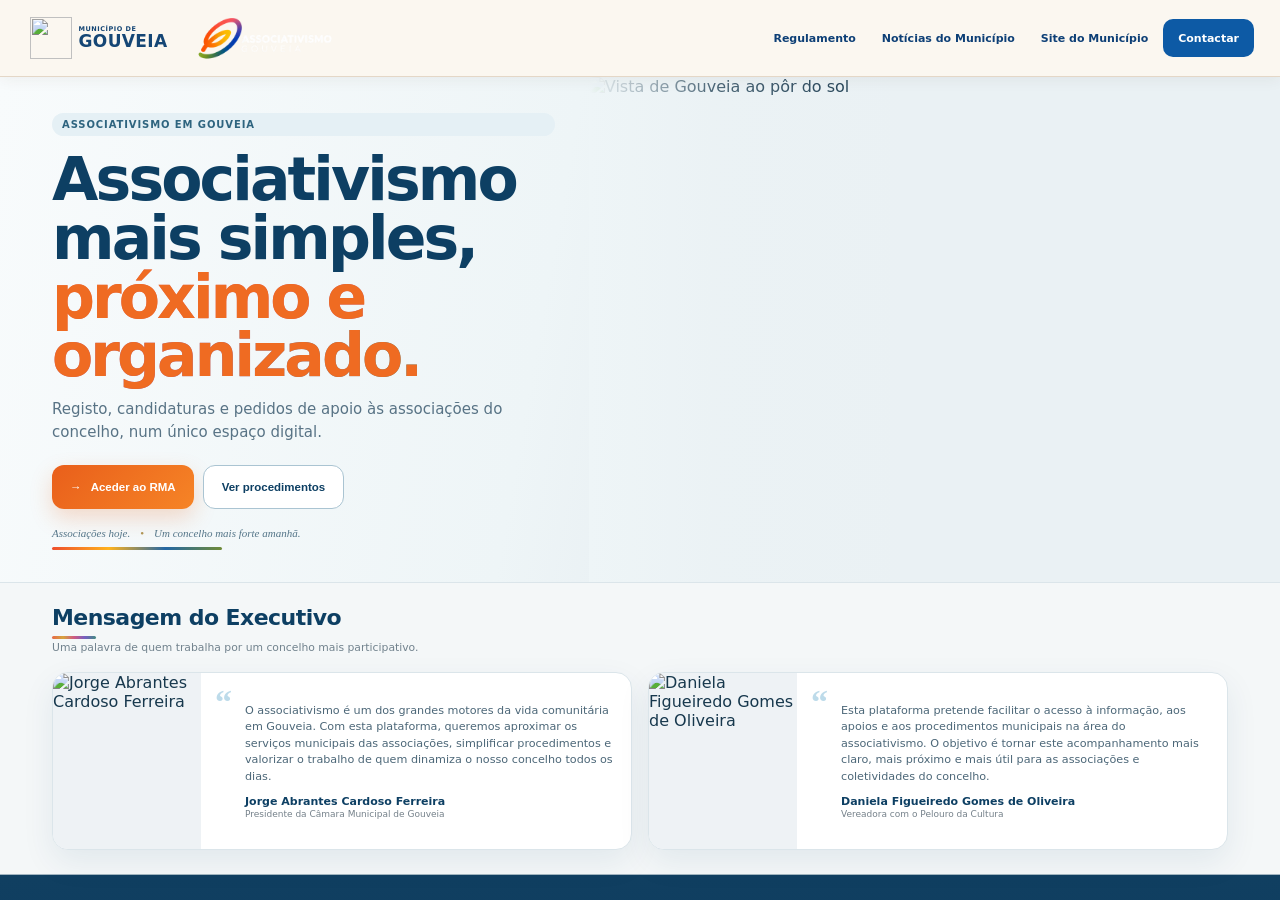
==== index.html @ b0629563 "Restaurar topo claro e alinhar os sete procedimentos" ====
<!doctype html>
<html lang="pt-PT">
<head>
<meta charset="utf-8">
<meta name="viewport" content="width=device-width,initial-scale=1,viewport-fit=cover">
<meta name="theme-color" content="#f7f9fa">
<title>Plataforma do Associativismo | Município de Gouveia</title>
<style>
*{box-sizing:border-box}html,body{margin:0;width:100%;height:100%;overflow:hidden;background:#f4f6f7;font-family:Inter,system-ui,-apple-system,BlinkMacSystemFont,"Segoe UI",sans-serif;color:#202b33}
#portal{position:fixed;inset:0;width:100%;height:100%;border:0;background:#fff}
#rmaLayer{position:fixed;inset:0;z-index:10000;display:none;background:#f5f7f8;flex-direction:column}
#rmaLayer.open{display:flex}
.rma-head{flex:0 0 auto;display:flex;align-items:center;gap:12px;padding:12px 18px;background:rgba(255,255,255,.97);border-bottom:1px solid #e1e6e9;box-shadow:0 8px 24px rgba(26,42,54,.06);padding-top:max(12px,env(safe-area-inset-top))}
.rma-back{border:1px solid #d7dde1;background:#fff;border-radius:12px;padding:10px 13px;font-weight:800;color:#29475b;cursor:pointer}
.rma-title{min-width:0}.rma-title strong{display:block;font-size:15px}.rma-title small{display:block;color:#71808a;font-size:12px;margin-top:3px;white-space:nowrap;overflow:hidden;text-overflow:ellipsis}
.rma-shell{flex:1;min-height:0;overflow:auto;-webkit-overflow-scrolling:touch;padding:18px;background:linear-gradient(180deg,#f5f8f9,#faf9f7)}
.rma-form{max-width:920px;margin:0 auto}
.intro,.section{background:#fff;border:1px solid #e2e7e9;border-radius:18px;box-shadow:0 12px 30px rgba(34,54,68,.05)}
.intro{padding:21px;margin-bottom:16px}.intro h1{font-size:23px;margin:0 0 8px;color:#233746}.intro p{margin:6px 0;line-height:1.55;color:#606b73}.notice{margin-top:13px;padding:12px 14px;border-radius:12px;background:#eef5f7;color:#35576b;font-size:13px}
.progress{display:grid;grid-template-columns:repeat(7,minmax(0,1fr));gap:8px;margin:0 0 16px;padding:0;background:transparent}
.progress span{display:flex;align-items:center;justify-content:center;min-height:38px;text-align:center;background:#fff;border:1px solid #dfe5e8;border-radius:11px;padding:7px 6px;font-size:10.5px;font-weight:780;color:#64717a;line-height:1.2;box-shadow:0 4px 12px rgba(34,54,68,.035)}
.section{padding:20px;margin-bottom:14px}.section-head{display:flex;gap:11px;margin-bottom:17px}.num{width:31px;height:31px;border-radius:10px;background:#27465a;color:#fff;display:grid;place-items:center;font-weight:850;flex:0 0 31px}.section h2{margin:2px 0 3px;font-size:18px}.section-sub{font-size:12.5px;color:#76818a}
.grid{display:grid;grid-template-columns:repeat(2,minmax(0,1fr));gap:14px}.field{display:flex;flex-direction:column;gap:7px;min-width:0}.field.full{grid-column:1/-1}.field label{font-size:13px;font-weight:750;color:#343f46}.req{color:#b44343}.hint{font-size:11.5px;color:#7a858d;line-height:1.4}
input[type=text],input[type=email],input[type=tel],input[type=number],input[type=date],select,textarea{width:100%;border:1px solid #d5dadd;border-radius:11px;background:#fff;padding:11px 12px;font:inherit;color:#26323a;outline:none}
textarea{min-height:95px;resize:vertical}input:focus,select:focus,textarea:focus{border-color:#60859a;box-shadow:0 0 0 3px rgba(96,133,154,.12)}
.options{display:flex;flex-wrap:wrap;gap:8px}.choice{display:flex;align-items:center;gap:7px;border:1px solid #d9dee1;border-radius:10px;padding:9px 11px;background:#fafbfb;font-size:13px}.choice input{accent-color:#315d74}
.filebox{border:1.5px dashed #bac4c9;border-radius:12px;padding:12px;background:#fafcfc}.filebox input{max-width:100%}.filemeta{font-size:11px;color:#77828a;margin-top:5px}
.conditional{display:none}.conditional.show{display:block}.actions{position:sticky;bottom:0;z-index:4;margin:20px -18px -18px;padding:13px 18px max(13px,env(safe-area-inset-bottom));background:rgba(255,255,255,.97);border-top:1px solid #e0e5e7;display:flex;justify-content:space-between;gap:10px;align-items:center}
.draft,.submit{border-radius:11px;padding:12px 16px;font-weight:800;cursor:pointer}.draft{border:1px solid #d7dde1;background:#fff;color:#4c5962}.submit{border:0;background:linear-gradient(135deg,#d95e17,#f07a17);color:#fff;box-shadow:0 9px 22px rgba(217,94,23,.18)}.submit:disabled{opacity:.55}
.msg{display:none;margin:14px 0;padding:13px 15px;border-radius:12px;font-size:13px;line-height:1.45}.msg.show{display:block}.msg.ok{background:#eaf6ee;color:#2b6442}.msg.warn{background:#fff4df;color:#76551e}.msg.err{background:#fdecec;color:#8a3f3f}
@media(max-width:720px){.rma-head{padding-left:11px;padding-right:11px}.rma-shell{padding:12px}.intro,.section{border-radius:15px;padding:16px}.progress{grid-template-columns:repeat(4,minmax(0,1fr));gap:6px;margin-bottom:12px}.progress span{min-height:34px;padding:6px 4px;font-size:10px;border-radius:9px}.grid{grid-template-columns:1fr}.field.full{grid-column:auto}.options{display:grid;grid-template-columns:1fr}.actions{margin-left:-12px;margin-right:-12px;margin-bottom:-12px;padding-left:12px;padding-right:12px}.draft,.submit{flex:1}.rma-title small{font-size:11px}}
@media(max-width:430px){.progress{grid-template-columns:repeat(2,minmax(0,1fr))}.progress span{justify-content:flex-start;text-align:left;padding-left:10px}}

/* final usability refinements */
.cv-nav{gap:4px}
.cv-nav-btn,.cv-nav-link{appearance:none;border:0;background:transparent;color:#0d3f76;font-size:10.8px;font-weight:800;padding:9px 10px;border-radius:9px;cursor:pointer;text-decoration:none;transition:.18s ease}
.cv-nav-btn:hover,.cv-nav-link:hover{background:rgba(13,90,165,.08);color:#0b5aa1}
.cv-person-copy{display:flex;flex-direction:column;justify-content:center;padding:10px 18px}
.cv-person-copy p{margin:0 0 6px 27px;max-width:600px}
.cv-person-copy strong,.cv-person-copy small{margin-left:27px}
.cv-status.closed{background:#ececec;color:#6d7176}
.cv-proc-body button.cv-disabled{background:#d7d9dc!important;color:#7a7d80!important;box-shadow:none!important;cursor:not-allowed!important;opacity:1}
.cv-step-icon{width:38px;height:38px;border-radius:50%;display:grid;place-items:center;background:#e9f4ff;color:#1b6fbc}
.cv-step-icon.orange{background:#fff0e7;color:#f36a22}.cv-step-icon.purple{background:#f1edff;color:#7560cf}.cv-step-icon.green{background:#e9f7ef;color:#159354}
.cv-step-icon svg{width:22px;height:22px;fill:none;stroke:currentColor;stroke-width:2;stroke-linecap:round;stroke-linejoin:round}
.cv-contact-grid{display:grid;grid-template-columns:1.05fr 1.15fr 1.8fr;gap:10px;margin-bottom:8px}
.cv-contact-card{min-height:92px;border:1px solid #dfd4c7;border-radius:12px;background:rgba(255,255,255,.72);display:grid;grid-template-columns:44px 1fr;gap:10px;padding:12px 14px;align-items:center}
.cv-contact-icon{width:38px;height:38px;border-radius:50%;display:grid;place-items:center;background:#e7f1fa;color:#0d5ca4;font-weight:900;font-size:18px}
.cv-contact-card strong{display:block;font-size:10px;color:#0b4178;margin-bottom:4px}
.cv-contact-card a{display:block;font-size:9px;color:#0c64b6;font-weight:800;text-decoration:none;margin:2px 0}
.cv-contact-card small{display:block;font-size:8px;line-height:1.3;color:#687e91;margin-top:3px}
.cv-social-links{display:flex;gap:6px;flex-wrap:wrap;margin-top:6px}
.cv-social-links a{display:inline-flex;padding:6px 9px;border-radius:999px;background:#0d5ca4;color:#fff;font-size:8px;font-weight:900}
.cv-footer-links a{color:#fff;text-decoration:none;opacity:.92}.cv-footer-links a:hover{opacity:1;text-decoration:underline}
@media(max-width:900px){.cv-contact-grid{grid-template-columns:1fr}.cv-nav-btn,.cv-nav-link{white-space:nowrap}}
</style>
<script src="config.js"></script>

<style id="modern-refresh">
:root{
  --navy:#17384b;--navy-2:#24566f;--orange:#e96f1d;--ink:#17242d;
  --muted:#667782;--line:#dce4e8;--surface:#ffffff;--soft:#f3f7f8;
  --success:#2d7352;--shadow:0 18px 50px rgba(23,56,75,.08);
}
.rma-head{
  min-height:76px;padding:14px 24px;padding-top:max(14px,env(safe-area-inset-top));
  background:linear-gradient(135deg,rgba(255,255,255,.99),rgba(247,250,251,.98));
  border-bottom:1px solid #e4eaed;box-shadow:0 10px 30px rgba(23,56,75,.055)
}
.rma-back{
  min-height:42px;padding:10px 15px;border-color:#d8e1e5;border-radius:13px;
  color:var(--navy);box-shadow:0 3px 10px rgba(23,56,75,.035);transition:.2s ease
}
.rma-back:hover{transform:translateY(-1px);border-color:#bdcbd2}
.rma-title strong{font-size:16px;letter-spacing:-.01em;color:var(--ink)}
.rma-title small{font-size:12px;color:#75858e}
.rma-shell{
  padding:28px 20px 44px;
  background:
    radial-gradient(circle at 8% 0%,rgba(47,112,143,.075),transparent 24%),
    radial-gradient(circle at 96% 10%,rgba(233,111,29,.06),transparent 22%),
    linear-gradient(180deg,#f6f9fa 0%,#f8fafb 55%,#f5f7f8 100%)
}
.rma-form{max-width:1000px}
.intro,.section{
  border:1px solid rgba(215,226,231,.95);border-radius:22px;
  box-shadow:0 14px 38px rgba(23,56,75,.055);background:rgba(255,255,255,.985)
}
.intro{
  position:relative;overflow:hidden;padding:28px 30px;margin-bottom:18px
}
.intro:before{
  content:"";position:absolute;left:0;top:0;bottom:0;width:5px;
  background:linear-gradient(180deg,var(--navy-2),var(--orange))
}
.intro:after{
  content:"RMA";position:absolute;right:24px;top:12px;font-size:64px;font-weight:900;
  letter-spacing:-.06em;color:rgba(34,86,111,.045);pointer-events:none
}
.intro h1{font-size:28px;letter-spacing:-.025em;color:var(--ink);margin-bottom:8px}
.intro p{font-size:15px;color:#60717b;max-width:680px}
.notice{
  margin-top:17px;padding:14px 16px 14px 44px;position:relative;
  border:1px solid #dce9ee;background:#f0f7f9;border-radius:14px;color:#35586b;line-height:1.5
}
.notice:before{
  content:"i";position:absolute;left:15px;top:14px;width:20px;height:20px;display:grid;place-items:center;
  border-radius:50%;background:#d9ebf1;color:var(--navy-2);font-weight:900;font-family:Georgia,serif
}
.journey-progress{
  position:sticky;top:0;z-index:8;margin:0 0 18px;padding:13px 15px 12px;
  background:rgba(247,250,251,.92);backdrop-filter:blur(14px);
  border:1px solid rgba(219,228,232,.9);border-radius:16px;
  box-shadow:0 9px 26px rgba(23,56,75,.06)
}
.journey-row{display:flex;align-items:center;justify-content:space-between;gap:14px;margin-bottom:9px}
.journey-kicker{font-size:11px;font-weight:850;letter-spacing:.08em;text-transform:uppercase;color:#7b8992}
.journey-current{font-size:13px;font-weight:850;color:var(--navy);text-align:right}
.journey-track{height:7px;background:#e6ecef;border-radius:99px;overflow:hidden}
.journey-fill{
  display:block;height:100%;width:14.285%;border-radius:99px;
  background:linear-gradient(90deg,var(--navy-2),#3a7592 58%,var(--orange));
  box-shadow:0 0 12px rgba(36,86,111,.18);transition:width .32s ease
}
.section{padding:25px 26px;margin-bottom:16px;scroll-margin-top:94px}
.section-head{gap:13px;margin-bottom:21px;align-items:flex-start}
.num{
  width:36px;height:36px;flex-basis:36px;border-radius:12px;
  background:linear-gradient(135deg,var(--navy),var(--navy-2));
  box-shadow:0 7px 16px rgba(23,56,75,.16);font-size:13px
}
.section h2{font-size:20px;letter-spacing:-.015em;color:var(--ink);margin-top:1px}
.section-sub{font-size:13px;line-height:1.45;color:#78868e;margin-top:4px}
.grid{gap:17px 18px}
.field{gap:8px}.field label{font-size:13px;color:#33424b}
.hint{font-size:12px;color:#7a8991}
input[type=text],input[type=email],input[type=tel],input[type=number],input[type=date],select,textarea{
  min-height:48px;border:1px solid #cfd9de;border-radius:13px;background:#fbfcfc;
  padding:12px 13px;font-size:15px;transition:border-color .18s,box-shadow .18s,background .18s
}
textarea{min-height:108px}
input:focus,select:focus,textarea:focus{
  background:#fff;border-color:#48778f;box-shadow:0 0 0 4px rgba(72,119,143,.11)
}
.choice{
  min-height:45px;border:1px solid #d6dfe3;border-radius:13px;padding:10px 13px;background:#fbfcfc;
  transition:.18s ease
}
.choice:hover{border-color:#bfcdd4;background:#fff}
.choice:has(input:checked){border-color:#7aa0b2;background:#f0f7fa;box-shadow:0 0 0 3px rgba(72,119,143,.07)}
.filebox{
  padding:15px;border:1.5px dashed #b9c9d0;border-radius:14px;background:#f8fbfc;
  transition:.18s ease
}
.filebox:hover{border-color:#7fa2b2;background:#f4f9fb}
.filemeta{font-size:11.5px;margin-top:7px}
.actions{
  border-radius:0 0 20px 20px;background:rgba(255,255,255,.97);backdrop-filter:blur(12px);
  border-top:1px solid #e2e8eb;box-shadow:0 -10px 28px rgba(23,56,75,.045)
}
.draft,.submit{min-height:46px;border-radius:13px;padding:12px 18px}
.submit{background:linear-gradient(135deg,#d85e18,#f07b18);box-shadow:0 10px 24px rgba(222,102,26,.2)}
.msg{border-radius:14px;padding:14px 16px}
@media(max-width:720px){
  .rma-head{min-height:68px;padding-left:12px;padding-right:12px}
  .rma-shell{padding:14px 11px 30px}
  .intro{padding:21px 18px 20px}.intro:after{font-size:48px;right:13px}.intro h1{font-size:23px}
  .journey-progress{top:0;margin-bottom:13px;padding:11px 12px;border-radius:13px}
  .journey-row{margin-bottom:8px}.journey-kicker{font-size:10px}.journey-current{font-size:11.5px}
  .section{padding:19px 16px;border-radius:17px;scroll-margin-top:82px}
  .section h2{font-size:18px}.section-head{margin-bottom:18px}
  input[type=text],input[type=email],input[type=tel],input[type=number],input[type=date],select,textarea{font-size:16px}
}
</style>

<style id="unified-forms-v1">
#serviceLayer{position:fixed;inset:0;z-index:10020;display:none;background:#f5f7f8;flex-direction:column}
#serviceLayer.open{display:flex}
.service-form{max-width:1000px;margin:0 auto}
.service-intro,.service-section{background:rgba(255,255,255,.985);border:1px solid rgba(215,226,231,.95);border-radius:22px;box-shadow:0 14px 38px rgba(23,56,75,.055)}
.service-intro{position:relative;overflow:hidden;padding:28px 30px;margin-bottom:18px}
.service-intro:before{content:"";position:absolute;left:0;top:0;bottom:0;width:5px;background:linear-gradient(180deg,#24566f,#e96f1d)}
.service-intro h1{font-size:28px;letter-spacing:-.025em;color:#17242d;margin:0 0 8px}.service-intro p{font-size:15px;color:#60717b;max-width:760px;line-height:1.55;margin:5px 0}
.service-note{margin-top:17px;padding:14px 16px;border:1px solid #dce9ee;background:#f0f7f9;border-radius:14px;color:#35586b;line-height:1.5;font-size:13px}
.service-section{padding:25px 26px;margin-bottom:16px;scroll-margin-top:94px}.service-section .section-head{margin-bottom:21px}
.service-progress{position:sticky;top:0;z-index:8;margin:0 0 18px;padding:13px 15px 12px;background:rgba(247,250,251,.92);backdrop-filter:blur(14px);border:1px solid rgba(219,228,232,.9);border-radius:16px;box-shadow:0 9px 26px rgba(23,56,75,.06)}
.service-progress-row{display:flex;align-items:center;justify-content:space-between;gap:14px;margin-bottom:9px}.service-progress-label{font-size:11px;font-weight:850;letter-spacing:.08em;text-transform:uppercase;color:#7b8992}.service-progress-current{font-size:13px;font-weight:850;color:#17384b;text-align:right}.service-progress-track{height:7px;background:#e6ecef;border-radius:99px;overflow:hidden}.service-progress-fill{display:block;height:100%;border-radius:99px;background:linear-gradient(90deg,#24566f,#3a7592 58%,#e96f1d);transition:width .3s ease}
.dynamic-card{border:1px solid #dce4e8;background:#fbfcfc;border-radius:16px;padding:16px;margin:12px 0;box-shadow:0 7px 20px rgba(23,56,75,.035)}.dynamic-head{display:flex;align-items:center;justify-content:space-between;gap:10px;margin-bottom:14px}.dynamic-head strong{font-size:15px}.remove-row,.add-row{border-radius:11px;padding:9px 12px;font-weight:750;cursor:pointer}.remove-row{border:0;background:#f8eeee;color:#8a463b}.add-row{border:1px solid #bfd0d8;background:#f3f8fa;color:#28586f;margin-top:8px}
.compact-note{padding:11px 13px;border-left:3px solid #d4a238;background:#fff8e9;border-radius:8px;font-size:12px;color:#755b2b;margin:10px 0}
@media(max-width:720px){.service-intro{padding:21px 18px 20px}.service-intro h1{font-size:23px}.service-section{padding:19px 16px;border-radius:17px}.service-progress{padding:11px 12px;margin-bottom:13px}.service-progress-label{font-size:10px}.service-progress-current{font-size:11.5px}}
</style>

<style id="portal-home-v2">
#portal{display:none!important}
#portalHome{position:fixed;inset:0;overflow:auto;-webkit-overflow-scrolling:touch;background:#f5f8fa;color:#18303f;z-index:1}
.ph-top{position:sticky;top:0;z-index:50;background:rgba(255,255,255,.9);backdrop-filter:blur(16px);border-bottom:1px solid rgba(220,230,235,.92)}
.ph-topin{max-width:1180px;margin:auto;padding:13px 22px;display:flex;align-items:center;gap:14px}
.ph-brand{display:flex;align-items:center;gap:11px;min-width:0}.ph-mark{width:38px;height:38px;border-radius:12px;background:linear-gradient(145deg,#17405a,#2c6885);box-shadow:0 7px 17px rgba(28,79,106,.18);display:grid;place-items:center;color:white;font-weight:900;font-size:17px}
.ph-brand strong{display:block;font-size:14px;color:#173446}.ph-brand small{display:block;font-size:11px;color:#75858e;margin-top:2px}
.ph-nav{margin-left:auto;display:flex;gap:6px}.ph-nav a{text-decoration:none;color:#50626e;font-size:12px;font-weight:760;padding:9px 11px;border-radius:10px}.ph-nav a:hover{background:#eff5f7;color:#17405a}
.ph-hero{position:relative;overflow:hidden;background:linear-gradient(125deg,#12394f 0%,#1f5e7c 58%,#e66f22 140%);color:#fff}
.ph-hero:before{content:"";position:absolute;width:520px;height:520px;border-radius:50%;background:rgba(255,255,255,.055);right:-120px;top:-260px}
.ph-hero:after{content:"";position:absolute;width:360px;height:360px;border-radius:50%;border:1px solid rgba(255,255,255,.1);right:90px;bottom:-260px}
.ph-heroin{position:relative;z-index:2;max-width:1180px;margin:auto;padding:70px 22px 62px;display:grid;grid-template-columns:1.35fr .65fr;gap:44px;align-items:center}
.ph-eyebrow{display:inline-flex;align-items:center;gap:8px;background:rgba(255,255,255,.11);border:1px solid rgba(255,255,255,.17);padding:7px 10px;border-radius:999px;font-size:11px;font-weight:800;letter-spacing:.07em;text-transform:uppercase;margin-bottom:18px}
.ph-eyebrow:before{content:"";width:7px;height:7px;border-radius:50%;background:#ff9a4d;box-shadow:0 0 0 4px rgba(255,154,77,.15)}
.ph-hero h1{font-size:clamp(34px,5vw,58px);line-height:1.02;letter-spacing:-.045em;margin:0 0 17px;max-width:760px}
.ph-hero p{font-size:17px;line-height:1.65;color:rgba(255,255,255,.84);max-width:720px;margin:0}
.ph-actions{display:flex;flex-wrap:wrap;gap:10px;margin-top:25px}.ph-cta{border:0;border-radius:13px;padding:13px 17px;font-weight:850;font-size:13px;cursor:pointer}.ph-cta.primary{background:#f27b25;color:#fff;box-shadow:0 12px 28px rgba(239,112,30,.27)}.ph-cta.secondary{background:rgba(255,255,255,.1);color:#fff;border:1px solid rgba(255,255,255,.2)}
.ph-side{display:grid;gap:11px}.ph-sidecard{background:rgba(255,255,255,.1);border:1px solid rgba(255,255,255,.14);backdrop-filter:blur(8px);border-radius:17px;padding:16px 17px}.ph-sidecard b{display:block;font-size:13px;margin-bottom:5px}.ph-sidecard span{font-size:12px;line-height:1.45;color:rgba(255,255,255,.73)}
.ph-deadline{background:#fff;border-bottom:1px solid #e3eaed}.ph-deadlinein{max-width:1180px;margin:auto;padding:14px 22px;display:flex;align-items:center;gap:14px}.ph-date{display:flex;align-items:center;gap:9px;color:#143c53;font-weight:850;font-size:13px}.ph-date strong{background:#fff0e6;color:#c95510;padding:6px 9px;border-radius:9px}.ph-date-sub{font-size:12px;color:#6f7f88}.ph-date-action{margin-left:auto;border:0;background:#173f58;color:#fff;border-radius:10px;padding:9px 12px;font-weight:800;font-size:12px;cursor:pointer}
.ph-main{max-width:1180px;margin:auto;padding:42px 22px 70px}
.ph-sectionhead{display:flex;justify-content:space-between;align-items:end;gap:20px;margin-bottom:18px}.ph-sectionhead h2{font-size:27px;letter-spacing:-.03em;margin:0;color:#172d3a}.ph-sectionhead p{margin:5px 0 0;color:#74828b;font-size:13px}.ph-legend{font-size:11px;color:#71818a;background:#fff;border:1px solid #dfe7ea;border-radius:999px;padding:7px 10px}
.ph-grid{display:grid;grid-template-columns:repeat(3,minmax(0,1fr));gap:16px}
.ph-card{position:relative;background:#fff;border:1px solid #dfe7eb;border-radius:20px;padding:20px;box-shadow:0 12px 32px rgba(20,57,78,.055);min-height:235px;display:flex;flex-direction:column;transition:.22s ease;overflow:hidden}
.ph-card:hover{transform:translateY(-3px);box-shadow:0 19px 44px rgba(20,57,78,.09);border-color:#cfdee4}.ph-card:before{content:"";position:absolute;height:4px;left:0;right:0;top:0;background:var(--accent,#245f7d)}
.ph-card.orange:before{background:#e87324}.ph-card.green:before{background:#398060}.ph-card.purple:before{background:#695f91}
.ph-cardtop{display:flex;align-items:flex-start;gap:12px}.ph-icon{width:42px;height:42px;flex:0 0 42px;border-radius:13px;background:#edf5f8;color:#1e5a78;display:grid;place-items:center;font-size:19px;font-weight:900}.orange .ph-icon{background:#fff1e8;color:#d96017}.green .ph-icon{background:#eaf5ef;color:#2e7251}.purple .ph-icon{background:#f0eef7;color:#65598b}
.ph-card h3{font-size:17px;line-height:1.25;margin:3px 0 0;letter-spacing:-.015em}.ph-badge{display:inline-flex;margin-top:7px;font-size:10.5px;font-weight:850;padding:5px 8px;border-radius:999px;background:#eaf5ef;color:#2b694b}.ph-badge.warn{background:#fff3df;color:#875a12}.ph-badge.closed{background:#eff2f4;color:#66747d}
.ph-card p{font-size:13px;line-height:1.55;color:#6c7a83;margin:15px 0 17px}.ph-meta{font-size:11.5px;color:#52646f;background:#f6f9fa;border-radius:10px;padding:9px 10px;margin-bottom:14px}.ph-btn{margin-top:auto;width:100%;border:0;border-radius:12px;padding:12px 13px;background:#173f58;color:#fff;font-weight:850;font-size:13px;cursor:pointer}.orange .ph-btn{background:#dd671c}.ph-btn.ghost{background:#f1f5f7;color:#53636d}
.ph-how{margin-top:38px;background:linear-gradient(135deg,#fff,#f7fafb);border:1px solid #dfe7eb;border-radius:22px;padding:25px;box-shadow:0 13px 35px rgba(20,57,78,.05)}
.ph-how h2{font-size:21px;margin:0 0 6px}.ph-how>p{font-size:13px;color:#708089;margin:0 0 20px}.ph-steps{display:grid;grid-template-columns:repeat(4,1fr);gap:12px}.ph-step{padding:15px;border-radius:15px;background:#fff;border:1px solid #e3eaed}.ph-stepnum{width:28px;height:28px;border-radius:9px;display:grid;place-items:center;background:#173f58;color:#fff;font-weight:850;font-size:12px;margin-bottom:10px}.ph-step:nth-child(2) .ph-stepnum,.ph-step:nth-child(4) .ph-stepnum{background:#e87324}.ph-step b{display:block;font-size:13px;margin-bottom:4px}.ph-step span{font-size:11.5px;line-height:1.45;color:#73818a}
.ph-footer{border-top:1px solid #e0e7ea;background:#fff}.ph-footerin{max-width:1180px;margin:auto;padding:20px 22px;display:flex;justify-content:space-between;gap:20px;font-size:11.5px;color:#78858c}
.form-prep{display:grid;grid-template-columns:repeat(3,1fr);gap:10px;margin:0 0 18px}.prep-card{background:#fff;border:1px solid #dfe7ea;border-radius:15px;padding:14px 15px;display:flex;gap:11px;align-items:flex-start;box-shadow:0 8px 20px rgba(23,56,75,.035)}.prep-ico{width:31px;height:31px;flex:0 0 31px;border-radius:10px;display:grid;place-items:center;background:#eaf4f8;color:#1d5876;font-weight:900}.prep-card:nth-child(2) .prep-ico{background:#fff0e6;color:#d96116}.prep-card b{display:block;font-size:12.5px;margin:1px 0 4px}.prep-card span{display:block;font-size:11px;line-height:1.4;color:#78868e}
.service-section,.section{border-top:3px solid #285f7b}.service-section:nth-of-type(even),.section:nth-of-type(even){border-top-color:#e87324}
@media(max-width:900px){.ph-heroin{grid-template-columns:1fr}.ph-side{grid-template-columns:repeat(3,1fr)}.ph-grid{grid-template-columns:repeat(2,1fr)}.ph-steps{grid-template-columns:repeat(2,1fr)}}
@media(max-width:650px){.ph-topin{padding:10px 13px}.ph-nav{display:none}.ph-heroin{padding:42px 15px 38px;gap:25px}.ph-hero h1{font-size:36px}.ph-hero p{font-size:15px}.ph-side{grid-template-columns:1fr}.ph-deadlinein{padding:11px 14px;align-items:flex-start;flex-wrap:wrap}.ph-date-action{margin-left:0}.ph-main{padding:30px 13px 50px}.ph-sectionhead{align-items:flex-start;flex-direction:column}.ph-grid{grid-template-columns:1fr}.ph-card{min-height:auto}.ph-steps{grid-template-columns:1fr}.form-prep{grid-template-columns:1fr}.ph-footerin{padding:18px 14px;flex-direction:column}}
</style>
<style id="institutional-v3">
#portalHome{background:#f4f8fb;color:#163043}
.inst-top{position:sticky;top:0;z-index:55;background:rgba(255,255,255,.94);backdrop-filter:blur(16px);border-bottom:1px solid #dfe9ef}
.inst-top .in{max-width:1220px;margin:auto;min-height:84px;padding:12px 22px;display:flex;align-items:center;gap:18px}
.inst-logo{display:flex;align-items:center;gap:12px;text-decoration:none;min-width:0}.inst-logo img{width:58px;height:58px;object-fit:contain}.inst-logo .words strong{display:block;font-size:19px;color:#0b466f;letter-spacing:-.02em}.inst-logo .words small{display:block;color:#67808f;font-size:12px;margin-top:3px}.inst-nav{margin-left:auto;display:flex;gap:5px;align-items:center;flex-wrap:wrap}.inst-nav a{text-decoration:none;color:#25516c;font-weight:750;font-size:13px;padding:9px 10px;border-radius:10px}.inst-nav a:hover{background:#edf5f9}
.inst-hero{max-width:1220px;margin:24px auto 0;padding:0 22px}.inst-hero-grid{display:grid;grid-template-columns:1.08fr .92fr;gap:18px}.inst-copy,.inst-photo{border-radius:28px;overflow:hidden;box-shadow:0 18px 50px rgba(12,61,99,.09);border:1px solid #dce7ed;min-height:505px}
.inst-copy{position:relative;background:radial-gradient(circle at 0 0,rgba(46,143,199,.12),transparent 28%),radial-gradient(circle at 100% 100%,rgba(239,118,34,.12),transparent 30%),#fff;padding:42px 38px}.inst-copy:after{content:"";position:absolute;right:-42px;bottom:-68px;width:260px;height:260px;border-radius:50%;border:34px solid rgba(240,123,39,.08)}
.inst-chip{display:inline-flex;align-items:center;gap:8px;background:#eaf4f9;color:#1d6287;border:1px solid #d3e6f0;border-radius:999px;padding:8px 11px;font-size:11px;font-weight:850;letter-spacing:.06em;text-transform:uppercase}.inst-chip:before{content:"";width:7px;height:7px;border-radius:50%;background:#ec7a25}
.inst-copy h1{font-size:clamp(38px,5vw,62px);line-height:1;letter-spacing:-.045em;margin:20px 0 16px;color:#0d456d;max-width:690px;position:relative;z-index:1}.inst-copy h1 em{font-style:normal;color:#e86f22}.inst-copy>p{font-size:18px;line-height:1.58;color:#5d7483;max-width:670px;position:relative;z-index:1}.inst-actions{display:flex;gap:10px;flex-wrap:wrap;margin-top:25px;position:relative;z-index:1}.inst-btn{border:0;border-radius:14px;padding:13px 17px;font-weight:850;cursor:pointer;font-size:13px}.inst-btn.primary{background:#0d4b74;color:#fff;box-shadow:0 12px 28px rgba(13,75,116,.2)}.inst-btn.secondary{background:#fff;color:#135c86;border:1px solid #bcd5e3}
.inst-reg{margin-top:24px;background:rgba(255,255,255,.9);border:1px solid #dbe7ed;border-radius:17px;padding:14px 15px;max-width:510px;position:relative;z-index:1}.inst-reg b{color:#174f71;font-size:13px}.inst-reg p{margin:5px 0 0;color:#71818a;font-size:12px;line-height:1.45}.inst-reg a{display:inline-block;margin-top:7px;color:#e06b21;font-size:12px;font-weight:850;text-decoration:none}
.inst-photo{position:relative;background:#123e5c url('https://www.cm-gouveia.pt/wp-content/themes/gouveia/img/img-homepage-gva-por-do-sol.jpg') center/cover no-repeat}.inst-photo:before{content:"";position:absolute;inset:0;background:linear-gradient(90deg,rgba(5,38,62,.12),rgba(7,42,67,.1) 35%,rgba(5,36,59,.52))}.inst-photo:after{content:"";position:absolute;width:300px;height:300px;border-radius:50%;right:-90px;top:-80px;border:45px solid rgba(242,126,35,.25);border-left-color:rgba(35,118,167,.25);transform:rotate(35deg)}
.inst-photo-copy{position:absolute;right:26px;top:31px;text-align:right;color:#fff;z-index:2}.inst-photo-copy strong{display:block;font-size:24px;letter-spacing:.08em}.inst-photo-copy span{display:block;font-size:14px;line-height:1.5;margin-top:7px;opacity:.92}.inst-photo-claim{position:absolute;left:24px;bottom:22px;color:#fff;font-size:18px;font-weight:700;font-style:italic;text-shadow:0 5px 14px rgba(0,0,0,.25);z-index:2}
.inst-message{max-width:1220px;margin:18px auto 0;padding:0 22px}.inst-message-card{background:linear-gradient(90deg,#fff,#f7fbfd);border:1px solid #dce7ed;border-radius:26px;padding:22px;display:grid;grid-template-columns:150px 1fr 260px;gap:22px;align-items:center;box-shadow:0 14px 38px rgba(12,61,99,.07)}.inst-portrait{width:150px;height:150px;object-fit:cover;border-radius:20px;box-shadow:0 12px 28px rgba(12,61,99,.14)}.inst-message-copy small{font-size:11px;text-transform:uppercase;letter-spacing:.08em;color:#1b6d99;font-weight:850}.inst-message-copy h2{margin:6px 0 7px;font-size:23px;color:#0d456d}.inst-message-copy p{margin:0;color:#536c7c;font-size:14px;line-height:1.56}.inst-sign{display:flex;align-items:flex-end;gap:13px;margin-top:13px;flex-wrap:wrap}.inst-sign img{width:165px;height:auto;filter:grayscale(1) contrast(1.2)}.inst-sign strong{display:block;font-size:13px;color:#154d70}.inst-sign span{display:block;font-size:11px;color:#778892;margin-top:2px}.inst-quote{padding:10px 6px 10px 18px;border-left:1px solid #dce7ed}.inst-quote .q{font:70px/45px Georgia,serif;color:#cfe2ee}.inst-quote p{font-size:19px;line-height:1.25;color:#1e6489;margin:4px 0 0}
.inst-main{max-width:1220px;margin:auto;padding:38px 22px 70px}.inst-section-head{display:flex;justify-content:space-between;gap:20px;align-items:end;margin-bottom:18px}.inst-section-head h2{margin:0;color:#0d456d;font-size:29px;letter-spacing:-.025em}.inst-section-head p{margin:6px 0 0;color:#70818c;font-size:13px}.inst-grid{display:grid;grid-template-columns:repeat(3,minmax(0,1fr));gap:15px}.inst-card{background:#fff;border:1px solid #dfe8ed;border-radius:20px;padding:19px;box-shadow:0 10px 30px rgba(12,61,99,.05);display:flex;flex-direction:column;min-height:230px;position:relative;overflow:hidden}.inst-card:before{content:"";position:absolute;left:0;right:0;top:0;height:4px;background:#1c709d}.inst-card.orange:before{background:#e97524}.inst-card.green:before{background:#338160}.inst-ico{width:42px;height:42px;border-radius:13px;display:grid;place-items:center;background:#eaf4f9;color:#1d638a;font-weight:900;font-size:18px}.orange .inst-ico{background:#fff0e6;color:#dc661c}.green .inst-ico{background:#e9f5ef;color:#2d7452}.inst-card h3{font-size:16px;margin:13px 0 0;color:#153f5a}.inst-card p{font-size:12.5px;line-height:1.5;color:#6a7c87;flex:1;margin:10px 0 13px}.inst-meta{font-size:11px;background:#f5f8fa;border-radius:9px;padding:8px 9px;color:#576d7a;margin-bottom:12px}.inst-card button{width:100%;border:0;border-radius:11px;padding:11px 12px;background:#104e75;color:#fff;font-weight:850;cursor:pointer}.orange button{background:#dd681d}.green button{background:#347758}.inst-how{margin-top:32px;background:linear-gradient(135deg,#fff,#f7fafc);border:1px solid #dce7ed;border-radius:24px;padding:22px;box-shadow:0 12px 30px rgba(12,61,99,.05)}.inst-steps{display:grid;grid-template-columns:repeat(4,1fr);gap:11px;margin-top:17px}.inst-step{background:#fff;border:1px solid #e2e9ed;border-radius:15px;padding:14px}.inst-step b{display:block;color:#154e71;font-size:13px}.inst-step span{display:block;color:#74848e;font-size:11.5px;line-height:1.45;margin-top:4px}.inst-n{width:28px;height:28px;border-radius:9px;background:#165b84;color:white;display:grid;place-items:center;font-weight:900;font-size:12px;margin-bottom:9px}.inst-step:nth-child(even) .inst-n{background:#e97524}.inst-footer{background:linear-gradient(135deg,#0c3d63,#11577f);color:#fff}.inst-footer .in{max-width:1220px;margin:auto;padding:24px 22px;display:flex;justify-content:space-between;gap:22px;align-items:center}.inst-footer-brand{display:flex;align-items:center;gap:13px}.inst-footer-brand img{width:48px;filter:brightness(0) invert(1)}.inst-footer-brand strong{display:block}.inst-footer-brand span{display:block;font-size:11px;color:rgba(255,255,255,.72);margin-top:3px}.inst-footer-info{font-size:11.5px;line-height:1.7;color:rgba(255,255,255,.83);text-align:right}
@media(max-width:900px){.inst-hero-grid{grid-template-columns:1fr}.inst-message-card{grid-template-columns:120px 1fr}.inst-quote{grid-column:1/-1;border-left:0;border-top:1px solid #dce7ed}.inst-portrait{width:120px;height:120px}.inst-grid{grid-template-columns:repeat(2,1fr)}.inst-steps{grid-template-columns:repeat(2,1fr)}}
@media(max-width:650px){.inst-top .in{padding:10px 13px;min-height:70px}.inst-logo .words strong{font-size:15px}.inst-logo img{width:43px;height:43px}.inst-nav{display:none}.inst-hero,.inst-message,.inst-main{padding-left:12px;padding-right:12px}.inst-copy{padding:27px 20px;min-height:auto}.inst-photo{min-height:330px}.inst-copy>p{font-size:16px}.inst-message-card{grid-template-columns:1fr}.inst-portrait{width:100px;height:100px}.inst-quote{padding-left:0}.inst-grid,.inst-steps{grid-template-columns:1fr}.inst-footer .in{padding:20px 14px;flex-direction:column;align-items:flex-start}.inst-footer-info{text-align:left}}
</style>
<style id="preview-match-v1">
/* Ajuste visual para aproximar a homepage da preview aprovada */
#portalHome{background:#fff}
.inst-top{position:relative;background:#fff;box-shadow:none;border-bottom:1px solid #e7edf1}
.inst-top .in{max-width:1280px;min-height:72px;padding:8px 22px}
.inst-logo{gap:14px}
.inst-logo img{width:70px;height:52px}
.inst-logo .words{padding-left:14px;border-left:1px solid #cfdde5}
.inst-logo .words strong{font-size:18px}
.inst-logo .words small{font-size:11.5px;color:#33749a}
.inst-nav a{font-size:12px;padding:8px 9px}
.inst-hero{max-width:none;margin:0;padding:0;background:linear-gradient(90deg,#f7fbfd 0%,#fff 51%,#eaf4fa 100%)}
.inst-hero-grid{max-width:1280px;margin:auto;padding:0 22px;grid-template-columns:1.08fr .92fr;gap:0}
.inst-copy,.inst-photo{border:0;border-radius:0;box-shadow:none;min-height:360px}
.inst-copy{padding:36px 34px 28px 0;background:transparent}
.inst-copy:after{display:none}
.inst-chip{font-size:10px;padding:7px 9px;background:#eef6fa}
.inst-copy h1{font-size:clamp(34px,4.1vw,53px);max-width:680px;margin:16px 0 12px;line-height:1.02}
.inst-copy>p{font-size:16px;line-height:1.48;max-width:610px}
.inst-actions{margin-top:18px}
.inst-btn{padding:11px 16px;border-radius:999px;font-size:12px}
.inst-reg{position:absolute;right:18px;top:32px;width:270px;margin:0;padding:13px 14px;border-radius:13px;background:rgba(255,255,255,.92);box-shadow:0 9px 24px rgba(13,75,116,.08)}
.inst-copy{padding-right:310px}
.inst-reg b{font-size:11.5px;line-height:1.35;display:block}.inst-reg p{display:none}.inst-reg a{font-size:11px}
.inst-photo{min-height:360px;border-radius:0;background-position:center center}
.inst-photo:before{background:linear-gradient(90deg,rgba(255,255,255,.02),rgba(8,47,75,.06) 35%,rgba(7,45,70,.26))}
.inst-photo:after{width:300px;height:470px;border-width:38px;right:80px;top:-70px;border-color:rgba(244,101,41,.62);border-bottom-color:rgba(34,105,158,.48);border-left-color:rgba(236,145,38,.72);border-radius:55% 48% 55% 45%;transform:rotate(26deg)}
.inst-photo-copy{right:22px;top:34px}.inst-photo-copy strong{font-size:18px}.inst-photo-copy span{font-size:12px}
.inst-photo-claim{left:auto;right:18px;bottom:18px;font-size:13px;text-align:right}
.inst-message{max-width:none;margin:0;padding:0;background:linear-gradient(90deg,#fff,#f7fbfd)}
.inst-message-card{max-width:1280px;margin:auto;border:0;border-top:1px solid #edf1f4;border-bottom:1px solid #edf1f4;border-radius:0;box-shadow:none;padding:16px 22px;grid-template-columns:130px 1.7fr .75fr;gap:18px}
.inst-portrait{width:130px;height:130px;border-radius:10px;box-shadow:none}
.inst-message-copy small{font-size:10px}.inst-message-copy h2{font-size:18px;margin:4px 0 5px}.inst-message-copy p{font-size:12.3px;line-height:1.45;max-width:690px}
.inst-sign{margin-top:9px}.inst-sign img{width:145px}.inst-sign strong{font-size:11.5px}.inst-sign span{font-size:10px}
.inst-quote{padding-left:18px}.inst-quote .q{font-size:60px}.inst-quote p{font-size:16px;line-height:1.3}
.inst-main{max-width:1280px;padding:18px 22px 34px}
.inst-section-head{margin-bottom:12px}.inst-section-head h2{font-size:22px}.inst-section-head p{font-size:11.5px}
.inst-grid{grid-template-columns:repeat(6,minmax(0,1fr));gap:9px}
.inst-card{min-height:176px;border-radius:13px;padding:13px;box-shadow:0 5px 15px rgba(12,61,99,.035)}
.inst-card:before{height:0}
.inst-ico{width:38px;height:38px;border-radius:50%;font-size:15px}
.inst-card h3{font-size:12.2px;line-height:1.25;margin-top:9px}
.inst-card p{font-size:10.4px;line-height:1.42;margin:7px 0 8px}
.inst-meta{font-size:9.8px;padding:6px 7px;margin-bottom:8px}
.inst-card button{padding:8px 8px;font-size:10.4px;border-radius:9px}
.inst-how{margin-top:18px;border:0;border-top:1px solid #e6edf1;border-radius:0;box-shadow:none;padding:17px 0 0;background:#fff}
.inst-how .inst-section-head{display:block;margin-bottom:10px}.inst-how .inst-section-head h2{font-size:20px}.inst-how .inst-section-head p{font-size:10.5px}
.inst-steps{grid-template-columns:repeat(4,1fr);gap:12px;margin-top:10px}
.inst-step{border:0;border-radius:0;padding:7px 10px;min-height:82px;display:grid;grid-template-columns:30px 1fr;gap:9px;align-items:start}
.inst-n{width:30px;height:30px;border-radius:50%;font-size:11px;margin:0}
.inst-step b{font-size:11.5px}.inst-step span{font-size:9.8px;line-height:1.35}
.inst-footer .in{max-width:1280px;padding:17px 22px}.inst-footer-brand img{width:42px}.inst-footer-brand strong{font-size:12px}.inst-footer-brand span,.inst-footer-info{font-size:10px}
@media(max-width:1100px){
 .inst-copy{padding-right:34px}.inst-reg{position:relative;right:auto;top:auto;width:auto;margin-top:18px}.inst-grid{grid-template-columns:repeat(3,1fr)}
}
@media(max-width:900px){
 .inst-hero-grid{grid-template-columns:1fr}.inst-photo{min-height:330px}
 .inst-message-card{grid-template-columns:110px 1fr}.inst-quote{grid-column:1/-1}
 .inst-grid{grid-template-columns:repeat(2,1fr)}.inst-steps{grid-template-columns:repeat(2,1fr)}
}
@media(max-width:650px){
 .inst-top .in{min-height:64px}.inst-logo img{width:48px;height:40px}.inst-logo .words strong{font-size:14px}.inst-logo .words small{font-size:10px}
 .inst-hero-grid{padding:0 12px}.inst-copy{padding:25px 8px 22px}.inst-copy h1{font-size:35px}.inst-photo{margin:0 -12px}
 .inst-message-card{grid-template-columns:86px 1fr;padding:14px 12px}.inst-portrait{width:86px;height:86px}
 .inst-message-copy h2{font-size:16px}.inst-message-copy p{font-size:11.5px}.inst-sign img{width:115px}
 .inst-main{padding:20px 12px 35px}.inst-grid,.inst-steps{grid-template-columns:1fr}
}
</style>
<style id="wizard-v2">
.status-light{display:inline-flex;align-items:center;gap:7px;border-radius:999px;padding:7px 10px;font-size:10.5px;font-weight:850;width:max-content;margin-bottom:10px}.status-light:before{content:"";width:9px;height:9px;border-radius:50%}.status-light.green{background:#e9f7ef;color:#24714b}.status-light.green:before{background:#22a45d}.status-light.orange{background:#fff1e6;color:#c85c17}.status-light.orange:before{background:#f27d25}.status-light.blue{background:#eaf3fb;color:#1f6390}.status-light.blue:before{background:#2d86c1}
.form-visual{display:flex;align-items:center;gap:14px;margin:0 0 16px;padding:14px 16px;border-radius:17px;background:linear-gradient(135deg,#edf7fb,#fff 65%);border:1px solid #dce9ef}.form-visual .fv-icon{width:52px;height:52px;border-radius:16px;display:grid;place-items:center;background:#145a83;color:#fff;font-size:27px;box-shadow:0 8px 20px rgba(20,90,131,.18)}.form-visual.orange .fv-icon{background:#e87324}.form-visual.green .fv-icon{background:#337858}.form-visual strong{display:block;color:#163f5a;font-size:15px}.form-visual span{display:block;color:#73828b;font-size:11.5px;margin-top:4px;line-height:1.35}
.rma-form.wizard-enabled .section,.service-form.wizard-enabled .service-section{display:none}.rma-form.wizard-enabled .section.wizard-active,.service-form.wizard-enabled .service-section.wizard-active{display:block;animation:wizIn .22s ease}@keyframes wizIn{from{opacity:.25;transform:translateY(6px)}to{opacity:1;transform:none}}
.wizard-nav{display:flex;align-items:center;justify-content:space-between;gap:10px;margin-top:17px;padding-top:14px;border-top:1px solid #e2e8eb}.wizard-left,.wizard-right{display:flex;gap:8px;align-items:center}.wizard-btn{border-radius:12px;padding:11px 15px;font-weight:820;cursor:pointer;font-size:13px}.wizard-btn.prev{border:1px solid #d4dee3;background:#fff;color:#536771}.wizard-btn.next{border:0;background:linear-gradient(135deg,#174d70,#236f98);color:#fff;box-shadow:0 8px 18px rgba(23,77,112,.16)}.wizard-count{font-size:11px;color:#7b8991}.wizard-dots{display:flex;gap:6px;align-items:center}.wizard-dot{width:8px;height:8px;border-radius:50%;background:#d7e0e5}.wizard-dot.done{background:#2e8a5d}.wizard-dot.active{background:#ef7a24;box-shadow:0 0 0 4px rgba(239,122,36,.12)}
.rma-form.wizard-enabled .actions,.service-form.wizard-enabled .actions{position:static;margin:14px 0 0;border-radius:14px}
.signature-fallback:before{content:"Daniela Oliveira";display:block;font:italic 28px Georgia,serif;color:#26333b;margin-bottom:5px}
@media(max-width:650px){.form-visual{padding:12px}.form-visual .fv-icon{width:44px;height:44px;font-size:22px}.wizard-nav{align-items:flex-end}.wizard-left{flex-direction:column;align-items:flex-start}.wizard-btn{padding:10px 13px}}
</style>
<style id="preview-lock-v4">
/* Homepage institucional — versão afinada à preview aprovada */
html,body{background:#fff!important}
#portalHome{background:#fff!important;color:#143e5c!important;overflow-x:hidden;font-family:Arial,Helvetica,sans-serif}

/* Cabeçalho fino e premium */
.inst-top{position:relative!important;background:#fff!important;border-bottom:1px solid #e8eef2!important;box-shadow:none!important}
.inst-top .in{max-width:1320px!important;min-height:72px!important;padding:7px 24px!important;gap:17px!important}
.inst-logo{gap:15px!important}
.inst-logo img{width:78px!important;height:54px!important;object-fit:contain!important}
.inst-logo .words{border-left:1px solid #cad9e3!important;padding-left:16px!important}
.inst-logo .words strong{font-size:18px!important;line-height:1.05!important;color:#0d456d!important;letter-spacing:-.02em!important}
.inst-logo .words small{font-size:11px!important;color:#2a719b!important;margin-top:3px!important;font-weight:700!important}
.inst-nav{gap:4px!important}.inst-nav a{font-size:11.5px!important;color:#174c6d!important;padding:8px 10px!important}.inst-nav a:hover{background:#eef6fa!important}

/* Hero igual à lógica da preview: compacto, horizontal e sem cartões pesados */
.inst-hero{max-width:none!important;margin:0!important;padding:0!important;background:linear-gradient(90deg,#f7fbfd 0%,#fff 53%,#edf6fb 100%)!important;border-bottom:1px solid #e8eef2!important}
.inst-hero-grid{max-width:1320px!important;margin:auto!important;padding:0 24px!important;display:grid!important;grid-template-columns:54% 46%!important;gap:0!important;align-items:stretch!important}
.inst-copy,.inst-photo{border:0!important;border-radius:0!important;box-shadow:none!important;min-height:315px!important}
.inst-copy{position:relative!important;padding:31px 292px 23px 0!important;background:transparent!important;overflow:visible!important}.inst-copy:after{display:none!important}.inst-chip{display:none!important}
.inst-copy h1{font-size:clamp(33px,3.75vw,49px)!important;line-height:1.01!important;letter-spacing:-.045em!important;margin:0 0 10px!important;color:#0b456e!important;max-width:630px!important}.inst-copy h1 em{color:#e66d22!important}
.inst-copy>p{font-size:15.5px!important;line-height:1.45!important;color:#607786!important;max-width:545px!important;margin:0!important}
.inst-actions{margin-top:17px!important;gap:10px!important}.inst-btn{border-radius:999px!important;padding:11px 18px!important;font-size:11.5px!important}.inst-btn.primary{background:#0c4d78!important;box-shadow:0 9px 22px rgba(12,77,120,.17)!important}.inst-btn.secondary{background:#fff!important;border:1px solid #9fc5dc!important;color:#176a98!important}

/* Regulamento ao centro, discreto */
.inst-reg{position:absolute!important;right:14px!important;top:30px!important;width:252px!important;margin:0!important;padding:13px 13px 12px 49px!important;background:#f3f8fb!important;border:1px solid #dceaf2!important;border-radius:12px!important;box-shadow:0 7px 18px rgba(13,75,116,.04)!important}.inst-reg:before{content:'▣';position:absolute;left:14px;top:14px;width:27px;height:27px;border-radius:8px;display:grid;place-items:center;background:#dcedf7;color:#1472a5;font-size:15px;font-weight:900}.inst-reg b{display:block!important;font-size:11px!important;line-height:1.35!important;color:#315b73!important}.inst-reg p{display:none!important}.inst-reg a{display:inline-block!important;margin-top:6px!important;font-size:10px!important;color:#1473a5!important;text-decoration:none!important;font-weight:850!important}

/* Fotografia e grafismo */
.inst-photo{position:relative!important;min-height:315px!important;background-position:center 46%!important;background-size:cover!important}.inst-photo:before{background:linear-gradient(90deg,rgba(255,255,255,.01),rgba(10,51,81,.03) 45%,rgba(8,42,65,.24))!important}.inst-photo:after{content:''!important;display:block!important;position:absolute!important;width:295px!important;height:405px!important;right:66px!important;top:-88px!important;border:38px solid transparent!important;border-top-color:rgba(235,88,46,.85)!important;border-left-color:rgba(249,155,35,.9)!important;border-bottom-color:rgba(31,101,154,.76)!important;border-right-color:rgba(46,121,165,.46)!important;border-radius:52% 45% 55% 47%!important;transform:rotate(26deg)!important;z-index:1!important;pointer-events:none!important}.inst-photo-copy{right:19px!important;top:27px!important;z-index:2!important}.inst-photo-copy strong{font-size:17px!important;letter-spacing:.08em!important}.inst-photo-copy span{font-size:10.8px!important;line-height:1.45!important}.inst-photo-claim{left:auto!important;right:17px!important;bottom:16px!important;font-size:11.5px!important;text-align:right!important;z-index:2!important}

/* Mensagem institucional */
.inst-message{max-width:none!important;margin:0!important;padding:0!important;background:linear-gradient(90deg,#fff 0%,#fbfdfe 58%,#f2f8fb 100%)!important}
.inst-message-card{max-width:1320px!important;margin:auto!important;padding:11px 24px!important;border:0!important;border-bottom:1px solid #e8eef2!important;border-radius:0!important;box-shadow:none!important;grid-template-columns:118px 1fr 245px!important;gap:17px!important;min-height:138px!important}.inst-portrait{width:118px!important;height:118px!important;border-radius:9px!important;box-shadow:none!important;object-fit:cover!important}.inst-message-copy small{display:none!important}.inst-message-copy h2{font-size:16.5px!important;margin:0 0 4px!important;color:#0d486f!important}.inst-message-copy p{font-size:11.4px!important;line-height:1.42!important;color:#536b7b!important;max-width:690px!important}.inst-sign{margin-top:6px!important;gap:10px!important;align-items:center!important}.inst-sign img{width:150px!important;max-height:48px!important;object-fit:contain!important;object-position:left center!important;filter:none!important}.inst-sign strong{font-size:10.8px!important}.inst-sign span{font-size:9.4px!important;margin-top:1px!important}.inst-quote{padding:5px 0 5px 16px!important;border-left:0!important}.inst-quote .q{font-size:54px!important;line-height:32px!important;color:#dceaf2!important}.inst-quote p{font-size:14.5px!important;line-height:1.28!important;color:#216789!important}

/* Procedimentos: seis cartões na mesma linha, leves como na preview */
.inst-main{max-width:1320px!important;margin:auto!important;padding:13px 24px 27px!important}.inst-section-head{margin-bottom:8px!important;align-items:center!important}.inst-section-head h2{font-size:20px!important;color:#0c486f!important}.inst-section-head p{display:none!important}.inst-grid{grid-template-columns:repeat(6,minmax(0,1fr))!important;gap:8px!important}.inst-card{min-height:158px!important;border-radius:12px!important;padding:11px!important;box-shadow:0 4px 12px rgba(12,61,99,.035)!important;border:1px solid #e1eaf0!important;overflow:hidden!important}.inst-card:before{height:0!important}.inst-ico{width:34px!important;height:34px!important;border-radius:50%!important;font-size:13px!important}.inst-card h3{font-size:11.1px!important;line-height:1.22!important;margin:8px 0 0!important;color:#154c6e!important}.inst-card p{font-size:9.5px!important;line-height:1.37!important;margin:5px 0 7px!important;color:#71808a!important}.inst-meta{font-size:8.7px!important;padding:5px 7px!important;margin:0 0 7px!important;border-radius:999px!important;width:max-content!important;max-width:100%!important;background:#eef6fa!important;color:#21678e!important}.inst-card:nth-child(1) .inst-meta,.inst-card:nth-child(2) .inst-meta,.inst-card:nth-child(3) .inst-meta,.inst-card:nth-child(6) .inst-meta{background:#e9f7ef!important;color:#238153!important}.inst-card:nth-child(4) .inst-meta{background:#fff0e7!important;color:#d75d18!important}.inst-card button{padding:7px 8px!important;font-size:9.5px!important;border-radius:8px!important;margin-top:auto!important}

/* Como funciona: uma linha clara */
.inst-how{margin-top:11px!important;padding:13px 0 0!important;border:0!important;border-top:1px solid #e8eef2!important;border-radius:0!important;box-shadow:none!important;background:#fff!important}.inst-how .inst-section-head{display:block!important;margin-bottom:5px!important}.inst-how .inst-section-head h2{font-size:18px!important}.inst-steps{display:grid!important;grid-template-columns:repeat(4,1fr)!important;gap:5px!important;margin-top:6px!important}.inst-step{min-height:66px!important;border:0!important;border-radius:0!important;padding:4px 7px!important;display:grid!important;grid-template-columns:27px 1fr!important;gap:7px!important;align-items:start!important;background:#fff!important}.inst-n{width:27px!important;height:27px!important;border-radius:50%!important;font-size:10px!important;margin:0!important;background:#eaf4fb!important;color:#126b9d!important}.inst-step:nth-child(even) .inst-n{background:#fff0e6!important;color:#dd671d!important}.inst-step b{font-size:10.2px!important;color:#154e71!important;line-height:1.23!important}.inst-step span{font-size:8.8px!important;line-height:1.3!important;margin-top:2px!important;color:#73818a!important}

/* Rodapé */
.inst-footer{margin-top:0!important;background:linear-gradient(135deg,#0a3f68,#0f5a87)!important}.inst-footer .in{max-width:1320px!important;padding:13px 24px!important;min-height:66px!important}.inst-footer-brand img{width:42px!important}.inst-footer-brand strong{font-size:11px!important}.inst-footer-brand span{font-size:9px!important}.inst-footer-info{font-size:9.5px!important;line-height:1.5!important}

@media(max-width:1100px){.inst-copy{padding-right:25px!important}.inst-reg{position:relative!important;right:auto!important;top:auto!important;width:auto!important;margin-top:15px!important}.inst-grid{grid-template-columns:repeat(3,1fr)!important}}
@media(max-width:900px){.inst-hero-grid{grid-template-columns:1fr!important}.inst-photo{min-height:300px!important}.inst-message-card{grid-template-columns:100px 1fr!important}.inst-portrait{width:100px!important;height:100px!important}.inst-quote{grid-column:1/-1!important}.inst-grid{grid-template-columns:repeat(2,1fr)!important}.inst-steps{grid-template-columns:repeat(2,1fr)!important}}
@media(max-width:650px){.inst-top .in{min-height:62px!important;padding:8px 12px!important}.inst-logo img{width:45px!important;height:40px!important}.inst-logo .words strong{font-size:14px!important}.inst-logo .words small{font-size:9.5px!important}.inst-nav{display:none!important}.inst-hero-grid{padding:0 12px!important}.inst-copy{padding:23px 4px 20px!important}.inst-copy h1{font-size:34px!important}.inst-copy>p{font-size:14.5px!important}.inst-photo{margin:0 -12px!important}.inst-message-card{padding:12px!important;grid-template-columns:78px 1fr!important}.inst-portrait{width:78px!important;height:78px!important}.inst-message-copy h2{font-size:14.5px!important}.inst-message-copy p{font-size:10.4px!important}.inst-sign img{width:118px!important}.inst-main{padding:17px 12px 27px!important}.inst-grid,.inst-steps{grid-template-columns:1fr!important}.inst-footer .in{padding:15px 12px!important;flex-direction:column!important;align-items:flex-start!important}.inst-footer-info{text-align:left!important}}

.inst-sign{min-height:50px!important;align-items:center!important}.inst-sign img{display:block!important;width:190px!important;max-width:100%!important;max-height:55px!important;object-fit:contain!important;object-position:left center!important;filter:none!important;opacity:1!important}.inst-portrait{object-position:center!important}.inst-photo{background-size:cover!important;background-position:center 47%!important}</style>

<style id="govx-redesign-v6">
:root{
  --gx-navy:#0b3454;--gx-navy2:#123f63;--gx-blue:#1e66a1;--gx-blue2:#35a8df;
  --gx-orange:#f36b21;--gx-red:#e9472d;--gx-gold:#ffb51d;--gx-green:#6d8737;--gx-pink:#ef5c74;
  --gx-ink:#153e5c;--gx-muted:#687e8c;--gx-paper:#f4f7f8;
}
*{box-sizing:border-box}
#portalHome.gx-home{position:fixed;inset:0;overflow:auto;-webkit-overflow-scrolling:touch;background:var(--gx-navy);color:#fff;z-index:1}
.gx-wrap{max-width:1260px;margin:auto;padding:0 24px}
.gx-header{position:sticky;top:0;z-index:70;background:rgba(255,255,255,.97);backdrop-filter:blur(18px);border-bottom:1px solid #e3ebef;box-shadow:0 8px 28px rgba(9,47,75,.07)}
.gx-header-in{max-width:1320px;margin:auto;min-height:82px;padding:9px 24px;display:flex;align-items:center;gap:18px}
.gx-brand{display:flex;align-items:center;gap:15px;text-decoration:none;min-width:520px}
.gx-muni{display:flex;align-items:center;gap:8px;flex:0 0 auto;color:#153f5f}.gx-muni>img{width:54px;height:54px;object-fit:contain}.gx-muni>span{display:flex;flex-direction:column;line-height:1}.gx-muni small{font-size:8px;letter-spacing:.08em;font-weight:800}.gx-muni strong{font-size:19px;letter-spacing:.03em;font-weight:650}
.gx-divider{width:1px;height:46px;background:#cddae1}
.gx-platform{position:relative;min-width:350px}.gx-platform strong{display:block;color:#e9572c;font-size:21px;letter-spacing:-.025em;line-height:1.05}.gx-platform small{display:block;color:#5f7a89;font-size:11px;font-weight:700;margin-top:5px}.gx-platform:after{content:"";position:absolute;left:0;bottom:-12px;width:310px;height:3px;border-radius:99px;background:linear-gradient(90deg,#e94b2d,#ffb71c 34%,#245fa6 69%,#6e8739)}
.gx-nav{margin-left:auto;display:flex;align-items:center;justify-content:flex-end;gap:3px;flex-wrap:wrap}.gx-nav a{font-size:12px;color:#244c65;font-weight:780;padding:9px 9px;border-radius:10px;text-decoration:none}.gx-nav a:hover{background:#edf4f7}

.gx-hero{background:#eef3f6;color:var(--gx-ink);border-bottom:1px solid #dce6eb}
.gx-hero-inner{max-width:1320px;margin:auto;padding:28px 24px 34px;display:grid;grid-template-columns:1fr 1.12fr;gap:22px;align-items:stretch}
.gx-hero-copy{position:relative;overflow:hidden;border-radius:28px;background:linear-gradient(135deg,#fbfcfd,#f1f6f8);padding:40px 36px 32px;box-shadow:0 16px 42px rgba(11,52,84,.08);border:1px solid #dce7ec;display:flex;flex-direction:column;justify-content:center}
.gx-hero-copy:before{content:"";position:absolute;left:-130px;bottom:-180px;width:430px;height:430px;border-radius:48%;border:28px solid rgba(37,100,165,.07);border-top-color:rgba(244,107,33,.08);transform:rotate(35deg)}
.gx-eyebrow{position:relative;z-index:2;font-size:11px;text-transform:uppercase;letter-spacing:.12em;color:#426f89;font-weight:850}
.gx-hero-copy h1{position:relative;z-index:2;margin:15px 0 14px;font-size:clamp(42px,5vw,66px);line-height:.98;letter-spacing:-.052em;color:#123f63;max-width:650px}.gx-hero-copy h1 em{font-style:normal;color:#ef6522}
.gx-hero-copy>p{position:relative;z-index:2;margin:0;color:#637d8d;font-size:18px;line-height:1.55;max-width:620px}
.gx-actions{position:relative;z-index:2;display:flex;gap:10px;flex-wrap:wrap;margin-top:24px}.gx-btn{padding:13px 20px;border-radius:999px;font-size:13px;font-weight:850;cursor:pointer}.gx-primary{border:0;background:linear-gradient(135deg,#f15d21,#f68c26);color:#fff;box-shadow:0 13px 28px rgba(241,93,33,.22)}.gx-secondary{border:1px solid #aac8d9;background:#fff;color:#16547d}
.gx-reg-card{position:relative;z-index:2;width:315px;max-width:100%;margin-top:24px;background:#fff;border:1px solid #d7e4ea;border-radius:15px;padding:13px 15px;display:grid;gap:3px;box-shadow:0 8px 22px rgba(12,57,88,.05)}.gx-reg-card span{font-size:9.5px;color:#78909e;text-transform:uppercase;letter-spacing:.08em}.gx-reg-card strong{font-size:14px;color:#174c6d}.gx-reg-card a{margin-top:5px;color:#e86722;font-size:11px;font-weight:850;text-decoration:none}
.gx-hero-photo{position:relative;min-height:485px;border-radius:28px;overflow:hidden;background-size:cover;background-position:center;box-shadow:0 18px 48px rgba(11,52,84,.16);border:1px solid #dce7ec}.gx-photo-gradient{position:absolute;inset:0;background:linear-gradient(90deg,rgba(10,47,74,.03),rgba(10,47,74,.04) 48%,rgba(7,37,57,.18))}
.gx-assoc-big{position:absolute;right:-10px;top:4px;width:47%;height:94%;object-fit:contain;object-position:right center;filter:drop-shadow(0 10px 20px rgba(0,0,0,.15));opacity:.96}
.gx-photo-copy{position:absolute;right:26px;bottom:24px;text-align:right;color:#fff;text-shadow:0 6px 18px rgba(0,0,0,.32)}.gx-photo-copy strong{display:block;font-size:23px;letter-spacing:.1em}.gx-photo-copy span{display:block;font-size:10px;margin-top:5px;letter-spacing:.06em}

.gx-section-head{display:flex;align-items:end;justify-content:space-between;gap:24px;margin-bottom:20px}.gx-section-head>div>span{display:block;font-size:10px;text-transform:uppercase;letter-spacing:.1em;font-weight:850;color:#8bb9d0;margin-bottom:5px}.gx-section-head h2{font-size:29px;margin:0;color:#fff;letter-spacing:-.03em;line-height:1.08}.gx-section-head p{margin:0;max-width:560px;font-size:13px;line-height:1.55;color:#bad0db}.gx-section-head.light h2{color:#153e5c}.gx-section-head.light>div>span{color:#4b7b97}.gx-section-head.light p{color:#637d8c}

.gx-executivo{background:linear-gradient(180deg,#f7f9f9,#eef3f4);padding:36px 0 40px;color:#163f5b}
.gx-exec-grid{display:grid;grid-template-columns:1fr 1fr;gap:18px}
.gx-person{display:grid;grid-template-columns:155px 1fr;background:#fff;border:1px solid #dde7eb;border-radius:22px;overflow:hidden;box-shadow:0 14px 34px rgba(11,52,84,.07);min-height:318px}.gx-person-photo{width:155px;height:100%;min-height:318px;object-fit:cover;object-position:center top;background:#f2f4f4}.gx-person-body{padding:22px 22px 18px}.gx-kicker{font-size:9.5px;text-transform:uppercase;letter-spacing:.08em;color:#e96622;font-weight:850}.gx-person h3{font-size:19px;color:#164462;margin:6px 0 8px}.gx-person p{font-size:12.4px;line-height:1.58;color:#526d7c;margin:0}.gx-sign{margin-top:14px;padding-top:10px;border-top:1px solid #edf1f3;display:flex;align-items:end;gap:12px;min-height:55px}.gx-sign>img{width:145px;max-height:50px;object-fit:contain;object-position:left center;filter:grayscale(1) contrast(1.12)}.gx-sign strong{display:block;font-size:10.7px;color:#163f5b}.gx-sign span{display:block;margin-top:2px;color:#7b8c95;font-size:9.4px}

.gx-procedimentos{padding:40px 0 44px;background:radial-gradient(circle at 95% 5%,rgba(239,92,116,.15),transparent 23%),radial-gradient(circle at 5% 100%,rgba(109,135,55,.14),transparent 22%),linear-gradient(180deg,#0b3454,#103e5d)}
.gx-proc-grid{display:grid;grid-template-columns:repeat(4,minmax(0,1fr));gap:15px}.gx-proc{background:#fff;color:#173f59;border-radius:19px;overflow:hidden;display:flex;flex-direction:column;box-shadow:0 16px 35px rgba(0,0,0,.16);border:1px solid rgba(255,255,255,.14)}
.gx-banner{height:118px;position:relative;overflow:hidden;padding:19px 122px 16px 18px;display:flex;align-items:center}.gx-banner-title{position:relative;z-index:4;font-size:17px;line-height:1.08;font-weight:850;letter-spacing:-.025em}
.gx-banner img{position:absolute;right:-8px;top:-55px;width:160px;height:225px;object-fit:contain;z-index:2}
.gx-banner-white{background:#fff;color:#111}.gx-banner-white:after{content:"";position:absolute;right:-45px;top:-66px;width:210px;height:210px;border:18px solid rgba(31,89,151,.08);border-top-color:rgba(236,79,48,.10);border-left-color:rgba(111,137,53,.10);border-radius:50%;transform:rotate(25deg)}
.gx-banner-hot{background:linear-gradient(135deg,#f0641c 0%,#ec3c2a 70%,#ec4860 100%);color:#fff}.gx-banner-gold{background:linear-gradient(135deg,#ffb41a,#f18419 75%);color:#fff}.gx-banner-dark{background:linear-gradient(135deg,#123f63,#1c658d);color:#fff}.gx-banner-green{background:linear-gradient(135deg,#28555e,#728c36);color:#fff}
.gx-ribbon{position:absolute;right:-45px;top:-70px;width:250px;height:240px;border:34px solid rgba(255,255,255,.13);border-radius:48% 52% 48% 52%;transform:rotate(35deg)}.gx-ribbon:after{content:"";position:absolute;width:128px;height:72px;border:26px solid rgba(255,255,255,.15);border-radius:50%;left:20px;top:48px;transform:rotate(-20deg)}
.gx-proc-body{padding:15px 16px 16px;display:flex;flex-direction:column;gap:8px;flex:1}.gx-status{display:inline-flex;align-items:center;gap:7px;width:max-content;max-width:100%;font-size:9.5px;font-weight:850;padding:6px 9px;border-radius:999px}.gx-status:before{content:"";width:8px;height:8px;border-radius:50%}.gx-status.green{background:#e8f7ee;color:#29754f}.gx-status.green:before{background:#2db068}.gx-status.orange{background:#fff0e5;color:#c65314}.gx-status.orange:before{background:#f27b27}.gx-status.blue{background:#e8f3fa;color:#28668b}.gx-status.blue:before{background:#3389ba}.gx-proc h3{font-size:15px;margin:0;color:#153f59}.gx-proc p{font-size:11.4px;line-height:1.48;color:#687d89;margin:0}.gx-proc small{font-size:9.8px;color:#78909c;margin-top:auto}.gx-proc button{border:0;border-radius:10px;padding:10px 11px;margin-top:4px;background:#14577f;color:#fff;font-size:11px;font-weight:850;cursor:pointer}.gx-proc:nth-child(2) button,.gx-proc:nth-child(4) button{background:#eb6c1c}.gx-proc:nth-child(5) button{background:#e99a17}.gx-proc:nth-child(6) button,.gx-proc:nth-child(7) button{background:#3a765b}

.gx-how{background:linear-gradient(135deg,#f7f9f9,#eef4f4);padding:36px 0 41px;color:#153f5b}.gx-steps{display:grid;grid-template-columns:repeat(4,1fr);gap:13px}.gx-step{background:#fff;border:1px solid #dfe8eb;border-radius:17px;padding:16px 15px;display:flex;align-items:flex-start;gap:12px;min-height:118px;box-shadow:0 9px 24px rgba(13,54,80,.05)}.gx-step>b{width:35px;height:35px;border-radius:50%;background:#e6f2fa;color:#18648e;display:grid;place-items:center;flex:0 0 35px}.gx-step:nth-child(2)>b{background:#fff0e6;color:#e86620}.gx-step:nth-child(3)>b{background:#e7f6fb;color:#2a9bcb}.gx-step:nth-child(4)>b{background:#e9f6ec;color:#2e8852}.gx-step strong{display:block;font-size:13px;color:#153f5a;line-height:1.28}.gx-step span{display:block;font-size:11px;color:#71838d;line-height:1.45;margin-top:5px}

.gx-news{padding:39px 0 47px;background:linear-gradient(180deg,#0f3c5a,#0b304b)}.gx-news-controls{display:flex;align-items:center;gap:7px}.gx-news-controls button{width:34px;height:34px;border-radius:50%;border:1px solid rgba(255,255,255,.18);background:rgba(255,255,255,.08);color:#fff;cursor:pointer}.gx-news-controls a{margin-left:5px;color:#ffb25d;font-size:11px;font-weight:850}.gx-news-track{display:flex;gap:14px;overflow-x:auto;scroll-snap-type:x mandatory;padding:4px 2px 12px;scrollbar-width:none}.gx-news-track::-webkit-scrollbar{display:none}.gx-news-card{flex:0 0 330px;scroll-snap-align:start;min-height:185px;padding:20px;border-radius:19px;background:linear-gradient(145deg,rgba(255,255,255,.11),rgba(255,255,255,.06));border:1px solid rgba(255,255,255,.13);display:flex;flex-direction:column;color:#fff;box-shadow:0 14px 31px rgba(0,0,0,.12);text-decoration:none}.gx-news-card>span{font-size:9.5px;text-transform:uppercase;letter-spacing:.09em;color:#8fc0d6;font-weight:850}.gx-news-card h3{font-size:17px;line-height:1.25;margin:8px 0;color:#fff}.gx-news-card p{font-size:11.5px;line-height:1.5;margin:0;color:#c0d2dc}.gx-news-card b{margin-top:auto;padding-top:15px;color:#ffb15b;font-size:11px}

.gx-footer{background:#071f31;border-top:1px solid rgba(255,255,255,.10)}.gx-footer-in{max-width:1320px;margin:auto;padding:22px 24px;display:grid;grid-template-columns:1.2fr .8fr 1.15fr;gap:22px;align-items:center}.gx-footer-brand{display:flex;align-items:center;gap:18px}.gx-footer .gx-muni{color:#fff}.gx-footer .gx-muni>img{filter:brightness(0) invert(1)}.gx-footer-title strong{display:block;color:#fff;font-size:12px}.gx-footer-title small{display:block;color:#8ca6b4;font-size:9.5px;margin-top:3px}.gx-footer-links{display:flex;justify-content:center;gap:13px;flex-wrap:wrap}.gx-footer-links a{color:#bbced8;font-size:10.5px;text-decoration:none}.gx-footer-contact{display:grid;gap:4px;text-align:right}.gx-footer-contact span{display:block!important;white-space:normal!important;writing-mode:horizontal-tb!important;transform:none!important;color:#96adb9;font-size:10px;line-height:1.4}

/* Formulários: fundo, headers específicos e barra de progresso viva */
.rma-shell,#serviceLayer{background:radial-gradient(circle at 4% 0%,rgba(234,71,45,.15),transparent 22%),radial-gradient(circle at 100% 8%,rgba(255,181,29,.11),transparent 24%),linear-gradient(180deg,#0b3454,#103e5d)!important}
.rma-form,.service-form{max-width:1040px!important}.journey-progress,.service-progress{background:rgba(255,255,255,.97)!important;border-color:#d8e4e9!important;box-shadow:0 10px 28px rgba(6,36,55,.10)!important}.journey-track,.service-progress-track{height:9px!important;background:#dde7eb!important}.journey-fill,.service-progress-fill{background:linear-gradient(90deg,#e9492e 0%,#f8aa1f 31%,#245fa5 66%,#708a38 100%)!important;transition:width .22s ease!important}
.form-brand-banner{height:172px;border-radius:21px;margin:0 0 18px;position:relative;overflow:hidden;display:flex;align-items:center;padding:25px 245px 22px 28px;box-shadow:0 14px 31px rgba(0,0,0,.13);border:1px solid rgba(255,255,255,.18)}.form-brand-banner .fbb-title{position:relative;z-index:4;font-size:31px;font-weight:820;line-height:1.06;letter-spacing:-.03em}.form-brand-banner .fbb-logo{position:absolute;right:-16px;top:-94px;width:255px;height:350px;object-fit:contain;z-index:2}.form-brand-banner .fbb-mini{position:absolute;right:23px;bottom:16px;z-index:5;font-size:10px;font-weight:800;letter-spacing:.03em;opacity:.74}
.form-brand-banner.white{background:#fff;color:#111}.form-brand-banner.white:before{content:"";position:absolute;right:-80px;top:-115px;width:360px;height:360px;border:28px solid rgba(35,91,155,.08);border-top-color:rgba(234,73,46,.12);border-left-color:rgba(111,139,56,.12);border-radius:50%;transform:rotate(29deg)}
.form-brand-banner.hot{background:linear-gradient(135deg,#f2641c,#ea3b2b 72%,#eb4862);color:#fff}.form-brand-banner.gold{background:linear-gradient(135deg,#ffb51a,#ef7f19 75%);color:#fff}.form-brand-banner.dark{background:linear-gradient(135deg,#123f63,#236d94);color:#fff}.form-brand-banner.green{background:linear-gradient(135deg,#28545b,#708a36);color:#fff}.form-brand-banner .fbb-ribbon{position:absolute;right:-55px;top:-95px;width:330px;height:315px;border:46px solid rgba(255,255,255,.13);border-radius:48% 52%;transform:rotate(35deg)}
@media(max-width:1120px){.gx-brand{min-width:420px}.gx-platform{min-width:275px}.gx-proc-grid{grid-template-columns:repeat(3,minmax(0,1fr))}.gx-exec-grid{grid-template-columns:1fr}.gx-person{grid-template-columns:150px 1fr}.gx-person-photo{width:150px}}
@media(max-width:880px){.gx-header-in{align-items:flex-start;flex-direction:column;padding:10px 14px}.gx-brand{min-width:0;width:100%}.gx-platform{min-width:0;flex:1}.gx-platform:after{width:230px}.gx-nav{margin-left:0;width:100%;justify-content:flex-start;overflow-x:auto;flex-wrap:nowrap}.gx-hero-inner{grid-template-columns:1fr;padding:18px 14px 26px}.gx-hero-copy{padding:29px 22px}.gx-hero-photo{min-height:360px}.gx-wrap{padding:0 14px}.gx-section-head{align-items:flex-start;flex-direction:column;gap:8px}.gx-proc-grid{grid-template-columns:repeat(2,minmax(0,1fr))}.gx-steps{grid-template-columns:repeat(2,1fr)}.gx-footer-in{grid-template-columns:1fr 1fr}.gx-footer-contact{grid-column:1/-1;text-align:left}.form-brand-banner{height:145px;padding-right:190px}.form-brand-banner .fbb-title{font-size:25px}.form-brand-banner .fbb-logo{width:200px}}
@media(max-width:590px){.gx-muni>img{width:45px;height:45px}.gx-muni strong{font-size:15px}.gx-muni small{font-size:7px}.gx-divider{height:38px}.gx-platform strong{font-size:16px}.gx-platform small{font-size:9px}.gx-hero-copy h1{font-size:39px}.gx-hero-photo{min-height:310px}.gx-assoc-big{width:58%;right:-22px}.gx-person{grid-template-columns:1fr}.gx-person-photo{width:100%;height:215px;min-height:0}.gx-proc-grid,.gx-steps{grid-template-columns:1fr}.gx-banner{height:108px}.gx-news-card{flex-basis:86vw}.gx-footer-in{grid-template-columns:1fr}.gx-footer-links{justify-content:flex-start}.gx-footer-contact{text-align:left}.form-brand-banner{height:122px;padding:18px 145px 16px 18px}.form-brand-banner .fbb-title{font-size:21px}.form-brand-banner .fbb-logo{width:155px;right:-17px;top:-53px}.form-brand-banner .fbb-mini{font-size:8px;right:12px;bottom:10px}}
</style>


<style id="clean-rebuild-v1">
#portalHome.cv-home{position:fixed;inset:0;overflow:auto;background:#f4ecdf;color:#173d65;z-index:1;font-family:Arial,Helvetica,sans-serif;-webkit-font-smoothing:antialiased}
.cv-home *{box-sizing:border-box}.cv-wrap{max-width:1440px;margin:auto;padding:0 28px}
.cv-header{position:sticky;top:0;z-index:80;background:#fbf6ee;border-bottom:1px solid #e4d7c7;box-shadow:0 2px 12px rgba(75,53,30,.05)}
.cv-headin{max-width:1440px;height:68px;margin:auto;padding:0 28px;display:flex;align-items:center;gap:22px}.cv-brand{display:flex;align-items:center;gap:14px;text-decoration:none;min-width:470px}.cv-municipal-lockup{width:174px;height:52px;border-radius:10px;background:#0b477d;display:flex;align-items:center;justify-content:center;padding:5px 10px}.cv-municipal-lockup img{width:100%;height:100%;object-fit:contain}.cv-divider{width:1px;height:38px;background:#cbd8e1}.cv-platform strong{display:block;color:#f15a24;font-size:20px;letter-spacing:-.02em}.cv-platform small{display:block;color:#64778a;font-size:9px;font-weight:700;margin-top:4px}.cv-nav{margin-left:auto;display:flex;align-items:center;gap:7px}.cv-nav a{font-size:10.8px;color:#0d3f76;font-weight:800;padding:8px;text-decoration:none}.cv-enter{border:0;border-radius:999px;background:#0d5aa5;color:#fff;padding:10px 20px;font-size:10.8px;font-weight:800;cursor:pointer;box-shadow:0 6px 15px rgba(13,90,165,.18)}
.cv-hero{display:grid;grid-template-columns:41% 59%;min-height:290px;background:#eef5f8;border-bottom:1px solid #e3ecf2;overflow:hidden}.cv-hero-copy{position:relative;z-index:4;padding:26px 18px 20px max(28px,calc((100vw - 1440px)/2 + 28px));background:linear-gradient(90deg,#eff5f8 0%,#eff5f8 75%,rgba(239,245,248,.72) 92%,rgba(239,245,248,0) 100%)}.cv-eyebrow{display:inline-flex;padding:7px 12px;border-radius:999px;background:#dce9f5;color:#0a467c;font-size:10px;font-weight:900;letter-spacing:.07em}.cv-hero h1{margin:12px 0 9px;font-size:45px;line-height:.94;letter-spacing:-.045em;color:#0c4176;max-width:520px}.cv-hero h1 em{font-style:normal;color:#f05c25}.cv-hero p{margin:0;max-width:475px;font-size:14px;line-height:1.35;color:#3f6281}.cv-actions{display:flex;gap:10px;margin-top:15px}.cv-btn{border-radius:999px;padding:10px 20px;font-size:10.8px;font-weight:900;cursor:pointer}.cv-primary{border:0;background:#ff6022;color:#fff}.cv-secondary{border:1px solid #2b73bb;color:#0d4c87;background:rgba(255,255,255,.66)}.cv-script{margin-top:12px;font-family:"Segoe Print","Comic Sans MS",cursive;font-size:17px;color:#0e5aa4;transform:rotate(-1.5deg);width:max-content;max-width:100%}.cv-script span{display:block;width:92px;height:4px;background:linear-gradient(90deg,#e9282c,#ff9b1f,#56a84f);border-radius:20px;margin-top:3px;transform:rotate(-4deg)}
.cv-hero-photo{position:relative;min-height:290px;overflow:hidden}.cv-city{position:absolute;inset:0;width:100%;height:100%;object-fit:cover;object-position:center 47%}.cv-fade{position:absolute;z-index:1;inset:0;background:linear-gradient(90deg,#eef5f8 0%,rgba(238,245,248,.66) 10%,rgba(238,245,248,.08) 30%,transparent 48%)}.cv-motif{position:absolute;z-index:2;right:-10px;top:-32px;width:27%;min-width:225px;max-width:355px;filter:drop-shadow(0 8px 14px rgba(0,0,0,.13));opacity:.98}.cv-hand{position:absolute;z-index:3;right:22px;bottom:16px;color:#fff;font-family:"Segoe Print","Comic Sans MS",cursive;font-size:14px;line-height:1.05;text-align:right;text-shadow:0 2px 8px rgba(0,0,0,.32)}
.cv-section{padding:11px 0 0;background:#f4ecdf}.cv-section-head{display:flex;justify-content:space-between;align-items:flex-end;gap:18px;margin-bottom:8px}.cv-section-head h2{margin:0;font-size:18px;line-height:1;color:#0b3f76;font-weight:900}.cv-section-head h2:after{content:"";display:block;width:38px;height:3px;margin-top:5px;border-radius:8px;background:linear-gradient(90deg,#f33c29,#ffc21b)}.cv-section-head p{margin:2px 0 0;font-size:9.5px;color:#627b91}.cv-section-head>a,.cv-news-actions>a{font-size:9.5px;color:#0a67bd;font-weight:900;text-decoration:none}.cv-section-head.compact{margin-bottom:7px}
.cv-exec-grid{display:grid;grid-template-columns:1fr 1fr;gap:12px}.cv-person{height:118px;display:grid;grid-template-columns:150px 1fr;border:1px solid #dce7ef;border-radius:12px;overflow:hidden;background:linear-gradient(100deg,#f5faff,#fff);box-shadow:0 3px 10px rgba(10,63,118,.03)}.cv-person.warm{background:linear-gradient(100deg,#fff7f1,#fff)}.cv-person>img{width:150px;height:118px;object-fit:cover;object-position:center top;background:#eef2f5}.cv-person-copy{position:relative;padding:12px 16px}.cv-person-copy>b{position:absolute;left:10px;top:6px;font-family:Georgia,serif;font-size:38px;line-height:1;color:#5eaee8}.cv-person.warm .cv-person-copy>b{color:#ff9a68}.cv-person-copy p{margin:0 0 5px 27px;font-size:10px;line-height:1.34;color:#355b7c;max-width:570px}.cv-person-copy strong{display:block;margin-left:27px;font-size:10px;color:#0a417e}.cv-person-copy small{display:block;margin-left:27px;margin-top:1px;font-size:8px;color:#647d92}
.cv-proc-grid{display:grid;grid-template-columns:repeat(7,minmax(0,1fr));gap:9px}.cv-proc{border:1px solid #e2d6c8;border-radius:11px;overflow:hidden;background:#fff;display:flex;flex-direction:column;min-height:176px;box-shadow:0 3px 10px rgba(10,62,108,.04)}.cv-proc-head{height:53px;position:relative;overflow:hidden;padding:9px 10px}.cv-proc-head strong{position:relative;z-index:4;font-size:11px;line-height:1.05}.cv-proc-head.white{background:#fff;color:#111}.cv-proc-head.white img{position:absolute;right:-12px;top:-37px;width:87px;height:125px;object-fit:contain}.cv-proc-head.sport{color:#fff;background:linear-gradient(135deg,#ff6920,#ef4026)}.cv-proc-head.culture{color:#fff;background:linear-gradient(135deg,#ffb916,#ffc928)}.cv-proc-head.report{color:#fff;background:linear-gradient(135deg,#ef2d69,#db4c91)}.cv-proc-head.impulso{background:#fff;color:#111}.cv-loop{position:absolute;right:-19px;top:-30px;width:105px;height:95px;border:18px solid rgba(255,255,255,.14);border-radius:50%;transform:rotate(26deg)}.cv-stripes{position:absolute;right:-8px;top:0;bottom:0;width:105px;background:linear-gradient(110deg,#ffb21b 0 18%,transparent 18% 23%,#ed2443 23% 41%,transparent 41% 46%,#d43d82 46% 59%,transparent 59% 64%,#423696 64% 76%,transparent 76% 81%,#2452a4 81% 91%,#5f8731 91%)}.cv-proc-body{padding:7px 9px 9px;display:flex;flex-direction:column;gap:5px;flex:1}.cv-status{align-self:flex-start;font-size:8px;font-weight:900;border-radius:999px;padding:4px 7px}.cv-status.ok{background:#e8f6ed;color:#0d8a4c}.cv-status.period{background:#fff4d8;color:#8c6900}.cv-status.sports{background:#fff0e5;color:#d75a14}.cv-proc-body p{margin:0;font-size:8.7px;line-height:1.26;color:#516b81;min-height:42px}.cv-proc-body button{margin-top:auto;border:0;border-radius:999px;padding:7px 7px;text-align:center;color:#fff;font-size:8.7px;font-weight:900;background:#0b5ba2;cursor:pointer}.cv-proc:nth-child(2) button{background:#ff651f}.cv-proc:nth-child(3) button{background:#0d82db}.cv-proc:nth-child(4) button{background:#ff6620}.cv-proc:nth-child(5) button{background:#f1b514}.cv-proc:nth-child(6) button{background:#14548e}.cv-proc:nth-child(7) button{background:#109152}
.cv-steps{display:grid;grid-template-columns:repeat(4,1fr);gap:8px}.cv-step{height:61px;border:1px solid #e4d9cc;border-radius:12px;display:grid;grid-template-columns:32px 44px 1fr;align-items:center;padding:7px;background:linear-gradient(90deg,#fff,#fbfcff)}.cv-step>b{width:29px;height:29px;border-radius:50%;display:grid;place-items:center;background:#216ec2;color:#fff;font-size:10px}.cv-step:nth-child(2)>b{background:#f59350}.cv-step:nth-child(3)>b{background:#7367cf}.cv-step:nth-child(4)>b{background:#3eac75}.cv-step>i{width:36px;height:36px;border-radius:50%;display:grid;place-items:center;background:#e8f4ff;color:#1a6dbb;font-size:18px;font-style:normal}.cv-step:nth-child(2)>i{background:#fff0e8;color:#ff6b20}.cv-step:nth-child(3)>i{background:#f1edff;color:#775bd4}.cv-step:nth-child(4)>i{background:#e8f7ee;color:#16955a}.cv-step strong{display:block;font-size:9.2px;color:#124576}.cv-step span{display:block;font-size:7.8px;line-height:1.18;color:#617a90;margin-top:2px}
.cv-news-actions{display:flex;align-items:center;gap:5px}.cv-news-actions button{width:24px;height:24px;border-radius:50%;border:1px solid #bed3e6;background:#fff;color:#0b60ac;cursor:pointer}.cv-news-track{display:flex;gap:9px;overflow-x:auto;scroll-behavior:smooth;scrollbar-width:none;padding-bottom:3px}.cv-news-track::-webkit-scrollbar{display:none}.cv-news-card{flex:0 0 calc(25% - 7px);height:66px;border:1px solid #dce7ef;border-radius:9px;overflow:hidden;display:grid;grid-template-columns:112px 1fr;background:#fff;text-decoration:none}.cv-news-img{width:112px;height:66px;background:linear-gradient(135deg,#2d7bb4,#f28a2c);background-size:cover;background-position:center}.cv-news-card>div:last-child{padding:6px 7px;min-width:0;display:flex;flex-direction:column}.cv-news-card time{font-size:7px;color:#667e92}.cv-news-card strong{font-size:8.8px;line-height:1.12;color:#0c447f;margin-top:2px;display:-webkit-box;-webkit-line-clamp:2;-webkit-box-orient:vertical;overflow:hidden}.cv-news-card span{font-size:7.4px;color:#0c64b6;font-weight:900;margin-top:auto}
.cv-footer{margin-top:10px;background:#0b477d;color:#fff;border-top:5px solid #ead8c4}.cv-footin{max-width:1440px;margin:auto;padding:14px 28px;display:flex;align-items:center;gap:24px}.cv-footer-muni{width:210px;height:58px;display:flex;align-items:center}.cv-footer-muni img{width:100%;height:100%;object-fit:contain}.cv-footer-assoc{margin-left:8px;width:70px;height:58px;display:flex;align-items:center;justify-content:center}.cv-footer-assoc img{max-height:54px;max-width:64px;object-fit:contain}.cv-footer-links{margin-left:auto;display:flex;gap:12px;font-size:8px;align-items:center}.cv-footer-links a{color:#fff;text-decoration:none}.cv-footer-links i{width:18px;height:18px;border:1px solid rgba(255,255,255,.75);border-radius:50%;display:grid;place-items:center;font-style:normal;font-size:8px}
@media(max-width:1260px){.cv-brand{min-width:400px}.cv-proc-grid{grid-template-columns:repeat(4,1fr)}.cv-news-card{flex-basis:32%}.cv-hero h1{font-size:42px}}
@media(max-width:900px){.cv-headin{height:auto;min-height:68px;flex-wrap:wrap;padding-top:8px;padding-bottom:8px}.cv-brand{min-width:0;flex:1}.cv-nav{width:100%;margin-left:0;overflow-x:auto;white-space:nowrap}.cv-hero{grid-template-columns:1fr}.cv-hero-copy{padding:24px 20px;background:#eff5f8}.cv-hero-photo{min-height:260px}.cv-exec-grid{grid-template-columns:1fr}.cv-proc-grid{grid-template-columns:repeat(2,1fr)}.cv-steps{grid-template-columns:repeat(2,1fr)}.cv-news-card{flex-basis:48%}}
@media(max-width:560px){.cv-platform small{display:none}.cv-platform strong{font-size:15px}.cv-muni strong{font-size:14px}.cv-muni>img{width:40px;height:40px}.cv-divider{display:none}.cv-hero h1{font-size:36px}.cv-hero p{font-size:13px}.cv-script{font-size:14px}.cv-motif{width:150px;min-width:0;top:-5px}.cv-proc-grid,.cv-steps{grid-template-columns:1fr}.cv-news-card{flex-basis:86%}.cv-section-head{align-items:flex-start}.cv-footin{flex-wrap:wrap}.cv-footer-links{margin-left:0}}
</style>

<style id="cv-visual-polish-v2">
/* transparent official logo, no blue plaque */
.cv-municipal-lockup{width:auto!important;height:auto!important;border-radius:0!important;background:transparent!important;padding:0!important;display:flex!important;align-items:center!important;gap:7px!important}
.cv-municipal-lockup>img{width:45px!important;height:45px!important;object-fit:contain!important}
.cv-municipal-text{display:flex;flex-direction:column;line-height:1;color:#154675}
.cv-municipal-text small{font-size:6.5px;letter-spacing:.08em;font-weight:800}
.cv-municipal-text strong{font-size:18px;font-weight:600;letter-spacing:.02em;margin-top:1px}

/* top bar: only real destinations */
.cv-nav{gap:4px!important}
.cv-nav-link,.cv-nav-contact{display:inline-flex;align-items:center;min-height:36px;padding:8px 11px!important;border-radius:9px!important;font-size:10.5px!important;font-weight:800!important;text-decoration:none!important;white-space:nowrap;transition:.18s ease}
.cv-nav-link{color:#0d3f76!important;background:transparent}
.cv-nav-link:hover{background:rgba(13,90,165,.08)!important;color:#0b5aa1!important}
.cv-nav-contact{background:#0d5aa5;color:#fff!important;padding-inline:15px!important}
.cv-nav-contact:hover{background:#094d91}

/* hero phrase: longer, balanced, visually justified */
.cv-script{margin-top:15px!important;width:455px!important;max-width:100%!important;font-family:"Segoe Print","Comic Sans MS",cursive!important;color:#0e5aa4!important;transform:none!important}
.cv-script-text{display:flex!important;align-items:center;justify-content:space-between;gap:18px;width:100%;font-size:15px!important;line-height:1.15;white-space:nowrap}
.cv-script-text i{font-style:normal}
.cv-script-line{display:block!important;width:100%!important;height:4px!important;margin-top:5px!important;border-radius:99px!important;background:linear-gradient(90deg,#e9282c 0%,#ff8e22 43%,#58a24f 72%,transparent 72%)!important;transform:none!important}

/* executive text vertically centred and a touch wider */
.cv-person-copy{display:flex!important;flex-direction:column!important;justify-content:center!important;padding:10px 18px!important}
.cv-person-copy p{max-width:630px!important;line-height:1.42!important}

/* how it works: true centring */
.cv-steps{gap:10px!important}
.cv-step{height:68px!important;grid-template-columns:34px 50px minmax(0,1fr)!important;padding:8px 10px!important;align-items:center!important}
.cv-step>b{width:30px!important;height:30px!important;justify-self:center!important;align-self:center!important}
.cv-step-icon{width:42px!important;height:42px!important;display:grid!important;place-items:center!important;justify-self:center!important;align-self:center!important;margin:0!important;padding:0!important;line-height:0!important}
.cv-step-icon svg{width:23px!important;height:23px!important;display:block!important;margin:auto!important}
.cv-step>div:last-child{align-self:center!important}
.cv-step strong{font-size:9.5px!important;line-height:1.15!important}
.cv-step>div:last-child>span{font-size:8px!important;line-height:1.2!important;margin-top:3px!important}

/* contacts: four evenly centred columns with real icons */
.cv-contact-grid{grid-template-columns:repeat(4,minmax(0,1fr))!important;gap:12px!important;margin-bottom:10px!important}
.cv-contact-card{min-height:116px!important;display:flex!important;flex-direction:column!important;align-items:center!important;justify-content:center!important;text-align:center!important;gap:8px!important;padding:14px 12px!important;background:rgba(255,255,255,.76)!important}
.cv-contact-icon{width:43px!important;height:43px!important;margin:0 auto!important;display:grid!important;place-items:center!important;padding:0!important;line-height:0!important}
.cv-contact-icon.orange{background:#fff0e7!important;color:#f36a22!important}
.cv-contact-icon.green{background:#e9f7ef!important;color:#159354!important}
.cv-contact-icon.purple{background:#f1edff!important;color:#7560cf!important}
.cv-contact-icon svg{width:22px;height:22px;fill:none;stroke:currentColor;stroke-width:1.9;stroke-linecap:round;stroke-linejoin:round;display:block}
.cv-contact-copy{width:100%;display:flex;flex-direction:column;align-items:center}
.cv-contact-copy strong{font-size:10px!important;margin:0 0 4px!important}
.cv-contact-copy>a,.cv-contact-copy>span{font-size:9px!important;color:#0c64b6;font-weight:800;text-decoration:none}
.cv-contact-copy small{font-size:8px!important;line-height:1.3!important;margin-top:4px!important}
.cv-social-links{justify-content:center!important;gap:5px!important;margin-top:7px!important}
.cv-social-links a{display:inline-flex!important;align-items:center!important;gap:4px!important;padding:5px 7px!important;border-radius:999px!important}
.cv-social-links a svg{width:12px;height:12px;fill:none;stroke:currentColor;stroke-width:1.8}
.cv-social-links a>span:last-child{font-size:7px}
.cv-brand-letter{font-size:13px!important;line-height:1;font-weight:900}

/* auto carousel: cleaner horizontal movement */
.cv-news-track{scroll-snap-type:x mandatory!important;scroll-behavior:smooth!important}
.cv-news-card{scroll-snap-align:start!important}
.cv-news-track.is-paused{cursor:grab}
@media(max-width:900px){
  .cv-contact-grid{grid-template-columns:repeat(2,minmax(0,1fr))!important}
  .cv-script-text{white-space:normal;display:block!important}
  .cv-script-text i{display:block}
}
@media(max-width:560px){
  .cv-contact-grid{grid-template-columns:1fr!important}
  .cv-municipal-text strong{font-size:15px}
  .cv-municipal-lockup>img{width:40px!important;height:40px!important}
}
</style>

<style id="cv-polish-v3">
:root{
  --cv-ink:#26313a;
  --cv-muted:#66737e;
  --cv-cream:#f6efe3;
  --cv-coral:#e66a4a;
  --cv-rose:#cf5a82;
  --cv-violet:#745fc2;
  --cv-teal:#3f887f;
  --cv-gold:#d6a43d;
}
#portalHome.cv-home{background:var(--cv-cream)!important;color:var(--cv-ink)!important}
.cv-header{background:rgba(251,247,240,.97)!important;border-bottom:1px solid #e4d7c6!important}
.cv-platform strong{color:var(--cv-ink)!important}
.cv-platform small{color:#76808a!important}
.cv-nav-link{color:#3d4850!important}.cv-nav-link:hover{background:#eee4d6!important;color:#222c32!important}
.cv-nav-contact{background:#3f887f!important;color:#fff!important}.cv-nav-contact:hover{background:#34756d!important}
.cv-hero{background:#f7f1e8!important;border-bottom-color:#e5d8c7!important}
.cv-hero-copy{background:linear-gradient(90deg,#f7f1e8 0%,#f7f1e8 77%,rgba(247,241,232,.78) 92%,rgba(247,241,232,0) 100%)!important}
.cv-eyebrow{background:#ebe6f4!important;color:#5e4ba9!important}
.cv-hero h1{color:#26313a!important}
.cv-hero h1 em{
  color:transparent!important;
  background:linear-gradient(90deg,#e66a4a 0%,#d85e72 34%,#8a62b9 67%,#438a81 100%);
  -webkit-background-clip:text;background-clip:text;
}
.cv-hero p{color:#596b78!important;max-width:540px!important;font-size:14.5px!important}
.cv-primary{background:#3f887f!important}.cv-secondary{border-color:#9b8bc7!important;color:#574a8b!important;background:rgba(255,255,255,.6)!important}
.cv-tagline{display:flex;align-items:center;gap:10px;flex-wrap:wrap;margin-top:15px;font-family:Georgia,"Times New Roman",serif;font-style:italic;font-size:13.5px;line-height:1.25;color:#4b5a62}
.cv-tagline .cv-dot{font-style:normal;color:#b09454}
.cv-tagline-rule{width:330px;max-width:86%;height:4px;margin-top:7px;border-radius:999px;background:linear-gradient(90deg,#e66a4a 0%,#d6a43d 28%,#cf5a82 52%,#745fc2 73%,#438a81 100%)}
.cv-fade{background:linear-gradient(90deg,#f7f1e8 0%,rgba(247,241,232,.7) 10%,rgba(247,241,232,.08) 30%,transparent 48%)!important}
.cv-section{background:#f6efe3!important}
.cv-section-head h2{color:#2a3339!important}
.cv-section-head h2:after{background:linear-gradient(90deg,#e66a4a,#d6a43d,#cf5a82,#745fc2,#438a81)!important;width:54px!important}
.cv-section-head p{color:#6f7b83!important}
.cv-person{background:linear-gradient(110deg,#fbfbfa,#fff)!important;border-color:#dfd3c4!important}
.cv-person.warm{background:linear-gradient(110deg,#fffaf6,#fff)!important}
.cv-person-copy p{color:#556975!important}
.cv-person-copy strong{color:#2b3740!important}
.cv-person-copy small{color:#75818a!important}
.cv-proc{border-color:#e0d4c5!important}
.cv-step{border-color:#e0d4c5!important;background:#fff!important}
.cv-step strong{color:#33434f!important}
.cv-step>div:last-child>span{color:#697983!important}
.cv-step>b{background:#617894!important}.cv-step:nth-child(2)>b{background:#b87949!important}.cv-step:nth-child(3)>b{background:#745fc2!important}.cv-step:nth-child(4)>b{background:#438a81!important}
.cv-step-icon{justify-self:center!important;align-self:center!important;width:42px!important;height:42px!important;display:grid!important;place-items:center!important;margin:0!important}
.cv-step-icon svg{width:22px!important;height:22px!important;display:block!important;margin:auto!important}
.cv-step-icon{background:#eef2f5!important;color:#617894!important}.cv-step-icon.orange{background:#f8eee7!important;color:#b87949!important}.cv-step-icon.purple{background:#f0ecf9!important;color:#745fc2!important}.cv-step-icon.green{background:#eaf3f1!important;color:#438a81!important}
.cv-news-card{border-color:#e0d4c5!important}
.cv-news-actions>a{color:#4f6f85!important}
.cv-news-actions button{border-color:#cabca9!important;color:#526a7b!important}
.cv-contact-grid{grid-template-columns:1.35fr .8fr .8fr 1.65fr!important;gap:12px!important}
.cv-contact-card{border-color:#ded1c1!important;background:rgba(255,255,255,.78)!important;min-height:118px!important;display:flex!important;align-items:center!important;justify-content:center!important;text-align:center!important}
.cv-contact-copy{width:100%!important;display:flex!important;flex-direction:column!important;align-items:center!important}
.cv-contact-copy strong{color:#2e3940!important;font-size:10.5px!important}
.cv-contact-copy a,.cv-contact-copy span{color:#4e6879}
.cv-main-mail{font-size:10px!important;color:#3f887f!important}
.cv-contact-icon{width:44px!important;height:44px!important;margin:0 0 8px!important;display:grid!important;place-items:center!important}
.cv-contact-icon.mail{background:#eaf3f1!important;color:#3f887f!important}.cv-contact-icon.phone{background:#f8eee7!important;color:#b87949!important}.cv-contact-icon.address{background:#f0ecf9!important;color:#745fc2!important}
.cv-social-card{padding:12px 10px!important}
.cv-social-brands{display:flex;align-items:flex-start;justify-content:center;gap:14px;flex-wrap:wrap;margin-top:9px}
.cv-brand-app{display:flex!important;flex-direction:column!important;align-items:center!important;gap:5px!important;background:transparent!important;padding:0!important;color:#52616a!important;font-size:7.5px!important;font-weight:800!important;min-width:48px}
.cv-brand-app>img,.cv-brand-app>.cv-fb-logo,.cv-brand-app>.cv-ig-logo,.cv-brand-app>.cv-yt-logo{width:38px;height:38px;border-radius:11px;display:grid;place-items:center}
.cv-site>img{padding:4px;background:#f0f3f6;object-fit:contain}
.cv-fb-logo{background:#1877F2;color:#fff;font-family:Arial,sans-serif;font-size:28px!important;font-weight:900;line-height:1}
.cv-ig-logo{position:relative;background:radial-gradient(circle at 30% 110%,#fdf497 0 10%,#fdf497 10%,#fd5949 42%,#d6249f 66%,#285AEB 100%)}
.cv-ig-logo:before{content:"";position:absolute;inset:8px;border:2px solid #fff;border-radius:9px}
.cv-ig-logo span{width:9px;height:9px;border:2px solid #fff;border-radius:50%;position:absolute;left:50%;top:50%;transform:translate(-50%,-50%)}
.cv-ig-logo i{width:4px;height:4px;border-radius:50%;background:#fff;position:absolute;right:8px;top:8px}
.cv-yt-logo{background:#FF0000;position:relative}
.cv-yt-logo i{width:0;height:0;border-top:7px solid transparent;border-bottom:7px solid transparent;border-left:11px solid #fff;margin-left:3px}
.cv-footer{background:#f1e8dc!important;color:#3b4850!important;border-top-color:#dbcdbb!important}
.cv-footer-links a{color:#596a74!important}.cv-footer-links i{border-color:#ac9d8b!important;color:#596a74!important}
@media(max-width:1100px){.cv-contact-grid{grid-template-columns:repeat(2,minmax(0,1fr))!important}}
@media(max-width:620px){.cv-contact-grid{grid-template-columns:1fr!important}.cv-tagline{font-size:12.5px}}
</style>

<style id="cv-final-polish-v4">
/* Hero: texto com mais respiração e maior ligação à imagem */
.cv-hero{grid-template-columns:46% 54%!important;min-height:304px!important}
.cv-hero-copy{
  padding:30px 20px 24px max(42px,calc((100vw - 1440px)/2 + 42px))!important;
  display:flex!important;flex-direction:column!important;justify-content:center!important;
}
.cv-hero h1{max-width:640px!important;font-size:47px!important;line-height:.96!important;letter-spacing:-.038em!important}
.cv-hero p{max-width:575px!important;font-size:14.5px!important;line-height:1.42!important}
.cv-actions{margin-top:17px!important}
.cv-tagline{margin-top:18px!important;font-family:Georgia,"Times New Roman",serif!important;font-style:italic!important;font-size:13px!important;color:#4d5962!important}
.cv-tagline-rule{width:360px!important;max-width:78%!important;height:4px!important}
.cv-hero-photo{min-height:304px!important}
.cv-city{object-position:center 46%!important}

/* Mensagens do Executivo: composição mais equilibrada */
.cv-person{height:128px!important;grid-template-columns:142px 1fr!important}
.cv-person>img{width:142px!important;height:128px!important}
.cv-person-copy{padding:16px 22px!important;justify-content:center!important}
.cv-person-copy>b{left:14px!important;top:7px!important;font-size:40px!important}
.cv-person-copy p{margin:0 0 7px 32px!important;max-width:590px!important;font-size:9.8px!important;line-height:1.42!important}
.cv-person-copy strong{margin-left:32px!important;font-size:10.2px!important}
.cv-person-copy small{margin-left:32px!important;font-size:8.2px!important}

/* Contactos: dois emails bem hierarquizados */
.cv-contact-primary .cv-contact-copy{gap:2px!important}
.cv-main-mail{font-size:10px!important;line-height:1.25!important;color:#3f887f!important}
.cv-secondary-mail{font-size:9px!important;line-height:1.25!important;color:#6d5cae!important;font-weight:800!important;text-decoration:none!important;margin-top:2px!important}
.cv-secondary-mail:hover,.cv-main-mail:hover{text-decoration:underline!important}
.cv-contact-card{padding-top:13px!important;padding-bottom:13px!important}
.cv-contact-card small{max-width:230px!important}

/* Tipografia e ritmos mais consistentes */
.cv-section{padding-top:12px!important}
.cv-section-head{margin-bottom:9px!important}
.cv-section-head h2{letter-spacing:-.015em!important}
.cv-section-head p{line-height:1.35!important}
.cv-proc-body p{line-height:1.34!important}
.cv-step{min-height:64px!important}
.cv-step strong{font-size:9.3px!important}
.cv-step>div:last-child>span{line-height:1.28!important}

/* Rodapé útil, sem duplicar redes sociais */
.cv-footer{
  margin-top:14px!important;
  background:#efe5d8!important;
  color:#3c4850!important;
  border-top:1px solid #d9cab8!important;
}
.cv-footin-final{
  max-width:1440px!important;
  margin:auto!important;
  padding:15px 28px!important;
  display:grid!important;
  grid-template-columns:230px 1fr auto!important;
  gap:22px!important;
  align-items:center!important;
}
.cv-footer-brand-final{display:flex;align-items:center;gap:10px}
.cv-footer-brand-final .cv-footer-muni{width:42px;height:42px;display:grid;place-items:center}
.cv-footer-brand-final .cv-footer-muni img{width:39px;height:39px;object-fit:contain}
.cv-footer-brand-final strong{display:block;color:#28343d;font-size:10px}
.cv-footer-brand-final span{display:block;color:#75808a;font-size:8px;margin-top:2px}
.cv-footer-help{display:grid;grid-template-columns:repeat(3,minmax(0,1fr));gap:12px}
.cv-footer-help-item{padding:8px 10px;border-left:2px solid #c9b79f}
.cv-footer-help-item:nth-child(2){border-left-color:#9c8ac5}
.cv-footer-help-item:nth-child(3){border-left-color:#6f9c91}
.cv-footer-help-item strong{display:block;font-size:8.5px;color:#34414a;margin-bottom:3px}
.cv-footer-help-item span{display:block;font-size:7.6px;line-height:1.35;color:#6b7882}
.cv-footer-help-item a{color:#3f887f;text-decoration:none;font-weight:800}
.cv-footer-quick{display:flex;align-items:center;gap:7px;flex-wrap:wrap;justify-content:flex-end}
.cv-footer-quick a,.cv-footer-quick button{
  border:1px solid #cabaa5;background:rgba(255,255,255,.45);color:#46545d;
  border-radius:999px;padding:6px 9px;font-size:7.5px;font-weight:800;text-decoration:none;cursor:pointer;
}
.cv-footer-quick a:hover,.cv-footer-quick button:hover{background:#fff}
@media(max-width:1050px){
  .cv-hero{grid-template-columns:50% 50%!important}
  .cv-footin-final{grid-template-columns:1fr!important}
  .cv-footer-help{grid-template-columns:1fr 1fr!important}
  .cv-footer-quick{justify-content:flex-start!important}
}
@media(max-width:720px){
  .cv-hero{grid-template-columns:1fr!important}
  .cv-hero-copy{padding:24px 20px!important}
  .cv-hero h1{font-size:38px!important}
  .cv-footer-help{grid-template-columns:1fr!important}
}
</style>

<style id="cv-header-identity-v5">
.cv-header{background:rgba(251,247,240,.98)!important}
.cv-headin{
  max-width:1500px!important;
  height:94px!important;
  padding:0 30px!important;
  gap:18px!important;
}
.cv-brand-v5{
  min-width:0!important;
  flex:1 1 auto!important;
  max-width:860px!important;
  gap:14px!important;
}
.cv-brand-v5 .cv-municipal-lockup{
  flex:0 0 auto!important;
  min-width:158px!important;
}
.cv-header-identity{
  display:block!important;
  flex:1 1 auto!important;
  min-width:320px!important;
  max-width:620px!important;
  height:72px!important;
  border-radius:16px!important;
  overflow:hidden!important;
  box-shadow:0 5px 16px rgba(70,50,30,.06)!important;
  border:1px solid rgba(218,202,184,.7)!important;
  background:#fbf5eb!important;
}
.cv-header-identity img{
  width:100%!important;
  height:100%!important;
  object-fit:cover!important;
  object-position:center!important;
  display:block!important;
}
.cv-nav{
  margin-left:auto!important;
  flex:0 0 auto!important;
}
@media(max-width:1180px){
  .cv-headin{height:auto!important;min-height:94px!important;flex-wrap:wrap!important;padding-top:9px!important;padding-bottom:9px!important}
  .cv-brand-v5{max-width:none!important;width:100%!important}
  .cv-header-identity{max-width:none!important}
  .cv-nav{width:100%!important;margin-left:0!important;justify-content:flex-start!important;overflow-x:auto!important}
}
@media(max-width:620px){
  .cv-brand-v5{align-items:center!important}
  .cv-brand-v5 .cv-municipal-lockup{min-width:120px!important}
  .cv-header-identity{min-width:0!important;height:60px!important;border-radius:12px!important}
}
</style>

<style id="rebrand-2026-v1">
:root{
  --rb-navy:#0d3f63;
  --rb-navy-dark:#082c47;
  --rb-blue:#1e6b9b;
  --rb-orange:#ef6b22;
  --rb-ink:#17384d;
  --rb-muted:#687b88;
  --rb-line:#dbe5ea;
  --rb-bg:#f4f7f8;
  --rb-card:#ffffff;
  --rb-radius:18px;
  --rb-shadow:0 12px 32px rgba(13,63,99,.08);
}
#portalHome.cv-home{
  background:var(--rb-bg)!important;
  color:var(--rb-ink)!important;
  font-family:Inter,system-ui,-apple-system,BlinkMacSystemFont,"Segoe UI",sans-serif!important;
}
.cv-wrap{max-width:1220px!important;padding:0 22px!important}

/* Header */
.cv-header{
  background:rgba(255,255,255,.96)!important;
  border-bottom:1px solid var(--rb-line)!important;
  box-shadow:0 6px 22px rgba(15,55,80,.06)!important;
  backdrop-filter:blur(16px)!important;
}
.cv-headin{max-width:1260px!important;height:78px!important;padding:8px 22px!important;gap:16px!important}
.cv-brand-v5{max-width:740px!important;gap:14px!important}
.cv-brand-v5 .cv-municipal-lockup{min-width:150px!important}
.cv-municipal-lockup>img{width:42px!important;height:42px!important}
.cv-municipal-text strong{font-size:17px!important;color:var(--rb-navy)!important}
.cv-header-identity{
  height:58px!important;
  max-width:430px!important;
  min-width:260px!important;
  border-radius:12px!important;
  border:1px solid #e2e8eb!important;
  background:#fff!important;
  box-shadow:none!important;
}
.cv-header-identity img{object-fit:cover!important;object-position:center!important}
.cv-nav{gap:4px!important}
.cv-nav-link,.cv-nav-contact{
  min-height:38px!important;padding:9px 11px!important;border-radius:10px!important;
  font-size:11px!important;font-weight:800!important
}
.cv-nav-link{color:#385b70!important}
.cv-nav-link:hover{background:#eef5f8!important;color:var(--rb-navy)!important}
.cv-nav-contact{background:var(--rb-navy)!important;padding-inline:15px!important}
.cv-nav-contact:hover{background:var(--rb-navy-dark)!important}

/* Hero */
.cv-hero{
  display:grid!important;grid-template-columns:minmax(0,.92fr) minmax(0,1.08fr)!important;
  min-height:360px!important;background:#eaf1f4!important;border-bottom:1px solid var(--rb-line)!important
}
.cv-hero-copy{
  padding:44px 34px 38px max(22px,calc((100vw - 1220px)/2 + 22px))!important;
  background:linear-gradient(100deg,#f8fbfc 0%,#eef5f7 86%,rgba(238,245,247,.15) 100%)!important
}
.cv-eyebrow{
  padding:6px 10px!important;border-radius:999px!important;background:#e5f0f5!important;
  color:#2e647f!important;font-size:10px!important;letter-spacing:.09em!important
}
.cv-hero h1{
  margin:14px 0 13px!important;font-size:clamp(40px,4.7vw,60px)!important;line-height:.98!important;
  letter-spacing:-.048em!important;color:var(--rb-navy)!important;max-width:620px!important
}
.cv-hero h1 em{color:var(--rb-orange)!important}
.cv-hero p{max-width:560px!important;font-size:15px!important;line-height:1.55!important;color:#587385!important}
.cv-actions{margin-top:20px!important;gap:9px!important}
.cv-btn{min-height:44px!important;padding:11px 18px!important;border-radius:12px!important;font-size:11.5px!important}
.cv-primary{background:linear-gradient(135deg,#e95f1b,#f68426)!important;box-shadow:0 9px 22px rgba(231,101,29,.22)!important}
.cv-secondary{background:#fff!important;border:1px solid #aac4d2!important;color:var(--rb-navy)!important}
.cv-tagline{margin-top:18px!important;font-size:11px!important;color:#547588!important}
.cv-tagline-rule{height:3px!important;width:170px!important;margin-top:7px!important;border-radius:99px!important;background:linear-gradient(90deg,#ee4e2d,#ffb31e,#2467a3,#708b38)!important}
.cv-hero-photo{min-height:360px!important}
.cv-city{object-position:center 52%!important}
.cv-fade{background:linear-gradient(90deg,#eef5f7 0%,rgba(238,245,247,.25) 18%,transparent 48%)!important}

/* Sections */
.cv-section{padding:30px 0!important;background:var(--rb-bg)!important}
.cv-section+.cv-section{border-top:1px solid rgba(219,229,234,.72)!important}
.cv-section-head{align-items:flex-end!important;margin-bottom:16px!important}
.cv-section-head h2{font-size:23px!important;color:var(--rb-navy)!important;letter-spacing:-.025em!important}
.cv-section-head h2:after{width:44px!important;height:3px!important;margin-top:7px!important}
.cv-section-head p{font-size:11.5px!important;color:#71828d!important}
.cv-section-head>a,.cv-news-actions>a{font-size:10.5px!important;color:#286f9a!important}

/* Executivo */
.cv-exec-grid{grid-template-columns:1fr 1fr!important;gap:16px!important}
.cv-person{
  height:auto!important;min-height:176px!important;grid-template-columns:148px 1fr!important;
  border:1px solid var(--rb-line)!important;border-radius:16px!important;background:#fff!important;
  box-shadow:var(--rb-shadow)!important
}
.cv-person.warm{background:#fff!important}
.cv-person>img{width:148px!important;height:100%!important;min-height:176px!important}
.cv-person-copy{padding:18px 18px!important}
.cv-person-copy>b{left:14px!important;top:12px!important;font-size:34px!important;color:#bddbea!important}
.cv-person-copy p{margin:0 0 10px 26px!important;font-size:11.2px!important;line-height:1.48!important;color:#4c6778!important}
.cv-person-copy strong{margin-left:26px!important;font-size:11px!important;color:var(--rb-navy)!important}
.cv-person-copy small{margin-left:26px!important;font-size:9px!important}

/* Procedures */
.cv-procedimentos{
  padding:34px 0 38px!important;
  background:linear-gradient(180deg,#0f3c5d,#0b314d)!important;
  border-top:0!important
}
.cv-procedimentos .cv-section-head h2{color:#fff!important}
.cv-procedimentos .cv-section-head h2:after{background:linear-gradient(90deg,#ff7a25,#ffc443)!important}
.cv-procedimentos .cv-section-head p{color:#b9ced9!important}
.cv-procedimentos .cv-section-head>a{color:#ffc06f!important}
.cv-proc-grid{
  display:grid!important;grid-template-columns:repeat(4,minmax(0,1fr))!important;
  grid-auto-rows:1fr!important;gap:14px!important
}
.cv-proc{
  min-height:262px!important;height:100%!important;border:1px solid rgba(255,255,255,.10)!important;
  border-radius:16px!important;background:#fff!important;box-shadow:0 14px 28px rgba(0,0,0,.14)!important;
  transition:transform .18s ease,box-shadow .18s ease!important
}
.cv-proc:hover{transform:translateY(-3px)!important;box-shadow:0 20px 34px rgba(0,0,0,.19)!important}
.cv-proc-head{
  position:relative!important;height:92px!important;min-height:92px!important;padding:0!important;overflow:hidden!important;
  background:#fff!important
}
.cv-proc-head>img{
  display:block!important;position:absolute!important;inset:0!important;width:100%!important;height:100%!important;
  object-fit:cover!important;object-position:center!important;z-index:2!important
}
.cv-proc-head>strong,.cv-loop,.cv-stripes{display:none!important}
.cv-proc-body{padding:13px 13px 14px!important;gap:8px!important}
.cv-status{font-size:9px!important;padding:5px 8px!important}
.cv-proc-body p{font-size:10.4px!important;line-height:1.42!important;min-height:0!important;color:#647a87!important}
.cv-proc-body button{
  width:100%!important;min-height:40px!important;margin-top:auto!important;border-radius:10px!important;
  padding:9px 10px!important;font-size:10.2px!important;background:var(--rb-navy)!important;box-shadow:none!important
}
.cv-proc:nth-child(2) button,.cv-proc:nth-child(4) button,.cv-proc:nth-child(5) button,.cv-proc:nth-child(6) button,.cv-proc:nth-child(7) button{background:var(--rb-navy)!important}
.cv-proc-body button:not(.cv-disabled):hover{background:var(--rb-navy-dark)!important}
.cv-proc-body button.cv-disabled{background:#e8edef!important;color:#83919a!important}

/* How it works */
.cv-how{background:#f7f9fa!important}
.cv-steps{grid-template-columns:repeat(4,1fr)!important;gap:12px!important}
.cv-step{
  height:auto!important;min-height:108px!important;grid-template-columns:34px 44px 1fr!important;
  padding:14px!important;border:1px solid var(--rb-line)!important;border-radius:15px!important;background:#fff!important;
  box-shadow:0 7px 20px rgba(15,60,88,.045)!important
}
.cv-step strong{font-size:10.5px!important;color:var(--rb-navy)!important}
.cv-step>div:last-child>span{font-size:9px!important;line-height:1.4!important;color:#74848e!important}

/* News */
.cv-news{background:#fff!important}
.cv-news-track{gap:12px!important}
.cv-news-card{
  flex:0 0 calc(25% - 9px)!important;height:104px!important;grid-template-columns:126px 1fr!important;
  border:1px solid var(--rb-line)!important;border-radius:13px!important;box-shadow:0 7px 18px rgba(15,60,88,.045)!important
}
.cv-news-img{width:126px!important;height:104px!important}
.cv-news-card>div:last-child{padding:10px!important}
.cv-news-card time{font-size:8px!important}
.cv-news-card strong{font-size:10.5px!important;line-height:1.22!important}
.cv-news-card span{font-size:8.5px!important}

/* Contacts */
.cv-contacts{background:#f4f7f8!important}
.cv-contact-grid{grid-template-columns:repeat(4,minmax(0,1fr))!important;gap:12px!important}
.cv-contact-card{
  min-height:132px!important;border:1px solid var(--rb-line)!important;border-radius:15px!important;
  background:#fff!important;box-shadow:0 7px 18px rgba(15,60,88,.045)!important
}
.cv-contact-icon{background:#e7f1f6!important;color:var(--rb-navy)!important}
.cv-contact-card strong{color:var(--rb-navy)!important}

/* Footer */
.cv-footer{margin-top:0!important;background:#092c46!important;border-top:0!important}
.cv-footin-final{max-width:1220px!important;padding:20px 22px!important}
.cv-footer-brand-final strong{color:#fff!important}
.cv-footer-brand-final span{color:#aac0cc!important}
.cv-footer-help-item{border-left-color:#4c7892!important}
.cv-footer-help-item strong{color:#fff!important}
.cv-footer-help-item span{color:#a9bfca!important}
.cv-footer-help-item a{color:#f6a865!important}
.cv-footer-quick a,.cv-footer-quick button{
  border-color:rgba(255,255,255,.18)!important;background:rgba(255,255,255,.07)!important;color:#fff!important
}
.cv-footer-quick a:hover,.cv-footer-quick button:hover{background:rgba(255,255,255,.13)!important}

/* Forms: same visual language */
.rma-head{background:rgba(255,255,255,.98)!important;border-bottom:1px solid var(--rb-line)!important}
.rma-shell,#serviceLayer{background:linear-gradient(180deg,#eff4f6,#f7f9fa)!important}
.intro,.section,.service-intro,.service-section{
  border-color:var(--rb-line)!important;border-radius:18px!important;box-shadow:0 10px 28px rgba(15,60,88,.06)!important
}
.journey-progress,.service-progress{
  border-radius:14px!important;background:rgba(255,255,255,.96)!important;border-color:var(--rb-line)!important
}
.journey-fill,.service-progress-fill{background:linear-gradient(90deg,var(--rb-navy),#3380a9 64%,var(--rb-orange))!important}
.num{background:linear-gradient(135deg,var(--rb-navy),#2b6685)!important}
.submit{background:linear-gradient(135deg,#e95f1b,#f58224)!important}

@media(max-width:1050px){
  .cv-proc-grid{grid-template-columns:repeat(3,minmax(0,1fr))!important}
  .cv-contact-grid{grid-template-columns:repeat(2,minmax(0,1fr))!important}
}
@media(max-width:900px){
  .cv-headin{height:auto!important;min-height:78px!important;flex-wrap:wrap!important;padding:9px 14px!important}
  .cv-brand-v5{width:100%!important;max-width:none!important}
  .cv-header-identity{max-width:none!important;flex:1!important}
  .cv-nav{width:100%!important;margin-left:0!important;overflow-x:auto!important;flex-wrap:nowrap!important}
  .cv-hero{grid-template-columns:1fr!important}
  .cv-hero-copy{padding:32px 20px!important}
  .cv-hero-photo{min-height:280px!important}
  .cv-exec-grid{grid-template-columns:1fr!important}
  .cv-proc-grid{grid-template-columns:repeat(2,minmax(0,1fr))!important}
  .cv-steps{grid-template-columns:repeat(2,1fr)!important}
  .cv-news-card{flex-basis:48%!important}
}
@media(max-width:600px){
  .cv-wrap{padding:0 12px!important}
  .cv-header-identity{display:none!important}
  .cv-nav-link{padding-inline:8px!important}
  .cv-hero h1{font-size:36px!important}
  .cv-hero p{font-size:13.5px!important}
  .cv-actions{flex-direction:column!important}
  .cv-btn{width:100%!important}
  .cv-person{grid-template-columns:96px 1fr!important;min-height:164px!important}
  .cv-person>img{width:96px!important;min-height:164px!important}
  .cv-person-copy{padding:14px 12px!important}
  .cv-person-copy p{font-size:10.2px!important;margin-left:22px!important}
  .cv-person-copy strong,.cv-person-copy small{margin-left:22px!important}
  .cv-proc-grid,.cv-steps,.cv-contact-grid{grid-template-columns:1fr!important}
  .cv-proc{min-height:244px!important}
  .cv-news-card{flex-basis:86%!important}
  .cv-footin-final{grid-template-columns:1fr!important;padding:18px 12px!important}
}
</style>

<style id="rebrand-compact-horizontal-v2">
/* Cabeçalho: identidade mais leve, sem "barra" gráfica */
.cv-headin{
  max-width:1440px!important;
  height:72px!important;
  padding:8px 24px!important;
  gap:14px!important;
}
.cv-brand-v5{
  max-width:none!important;
  min-width:0!important;
  flex:1 1 auto!important;
  gap:14px!important;
}
.cv-brand-v5 .cv-municipal-lockup{
  min-width:150px!important;
}
.cv-header-identity{
  height:auto!important;
  min-width:0!important;
  max-width:none!important;
  border:0!important;
  border-radius:0!important;
  background:transparent!important;
  box-shadow:none!important;
  overflow:visible!important;
  display:flex!important;
  align-items:center!important;
  gap:9px!important;
}
.cv-header-identity img{
  display:none!important;
}
.cv-header-identity:before{
  content:"";
  width:34px;
  height:34px;
  flex:0 0 34px;
  border-radius:50%;
  background:
    linear-gradient(145deg,rgba(239,78,45,.95) 0 24%,transparent 24% 31%,rgba(255,181,29,.95) 31% 49%,transparent 49% 56%,rgba(45,99,165,.95) 56% 75%,transparent 75% 82%,rgba(111,139,56,.95) 82%);
  transform:rotate(-18deg);
  box-shadow:inset 0 0 0 6px rgba(255,255,255,.6);
}
.cv-header-identity:after{
  content:"Plataforma do Associativismo";
  font-size:21px;
  line-height:1;
  font-weight:850;
  letter-spacing:-.03em;
  background:linear-gradient(90deg,#f05a2a 0%,#e94945 30%,#aa4f8d 52%,#4756a7 72%,#14819a 100%);
  -webkit-background-clip:text;
  background-clip:text;
  color:transparent;
  white-space:nowrap;
}
.cv-nav{margin-left:auto!important}

/* Hero um pouco mais compacto */
.cv-hero{min-height:320px!important}
.cv-hero-copy{padding-top:36px!important;padding-bottom:32px!important}
.cv-hero-photo{min-height:320px!important}

/* Procedimentos: uma única linha horizontal no desktop */
.cv-procedimentos{padding:28px 0 32px!important}
.cv-procedimentos .cv-section-head{margin-bottom:13px!important}
.cv-proc-grid{
  display:grid!important;
  grid-template-columns:repeat(7,minmax(0,1fr))!important;
  grid-auto-rows:1fr!important;
  gap:10px!important;
}
.cv-proc{
  min-width:0!important;
  min-height:236px!important;
  height:100%!important;
  border-radius:14px!important;
}
.cv-proc-head{
  height:68px!important;
  min-height:68px!important;
  background:#fff!important;
  padding:0!important;
  overflow:hidden!important;
}
.cv-proc-head>img{
  position:absolute!important;
  inset:0!important;
  width:100%!important;
  height:100%!important;
  object-fit:contain!important;
  object-position:center!important;
  background:#fff!important;
  z-index:2!important;
}
.cv-proc-body{
  padding:10px 10px 11px!important;
  gap:6px!important;
}
.cv-status{
  font-size:7.8px!important;
  padding:4px 6px!important;
}
.cv-proc-body p{
  font-size:8.9px!important;
  line-height:1.35!important;
}
.cv-proc-body button{
  min-height:36px!important;
  padding:8px 7px!important;
  font-size:8.6px!important;
  border-radius:9px!important;
}
.cv-section-head h2{font-size:21px!important}
.cv-section-head p{font-size:10.5px!important}

/* Secções mais juntas */
.cv-section{padding:24px 0!important}
.cv-how{padding-top:24px!important;padding-bottom:26px!important}
.cv-news{padding-top:24px!important;padding-bottom:28px!important}
.cv-contacts{padding-top:24px!important;padding-bottom:26px!important}

@media(max-width:1250px){
  .cv-proc-grid{
    display:flex!important;
    overflow-x:auto!important;
    gap:10px!important;
    padding-bottom:7px!important;
    scroll-snap-type:x mandatory!important;
    scrollbar-width:thin!important;
  }
  .cv-proc{
    flex:0 0 205px!important;
    scroll-snap-align:start!important;
  }
}
@media(max-width:900px){
  .cv-header-identity:after{font-size:18px!important}
  .cv-header-identity:before{width:30px!important;height:30px!important;flex-basis:30px!important}
}
@media(max-width:650px){
  .cv-header-identity{display:flex!important}
  .cv-header-identity:after{font-size:15px!important}
  .cv-header-identity:before{width:26px!important;height:26px!important;flex-basis:26px!important}
  .cv-municipal-text strong{font-size:15px!important}
  .cv-brand-v5 .cv-municipal-lockup{min-width:125px!important}
}
</style>

<style id="polish-logo-banners-sections-v3">
/* Header — use the real Associativismo logo, not a decorative banner */
.cv-header{
  background:#0d3f63!important;
  border-bottom:1px solid rgba(255,255,255,.08)!important;
  box-shadow:0 7px 22px rgba(4,31,49,.14)!important;
}
.cv-headin{max-width:1440px!important;height:76px!important;padding:8px 24px!important;gap:18px!important}
.cv-brand-v5{max-width:none!important;min-width:0!important;flex:1 1 auto!important;gap:16px!important}
.cv-brand-v5 .cv-municipal-lockup{min-width:145px!important}
.cv-municipal-text small,.cv-municipal-text strong{color:#fff!important}
.cv-header-identity:before,.cv-header-identity:after{content:none!important;display:none!important}
.cv-header-logo{
  display:flex!important;align-items:center!important;justify-content:flex-start!important;
  height:54px!important;min-width:210px!important;max-width:370px!important;
  border:0!important;border-radius:0!important;background:transparent!important;box-shadow:none!important;overflow:visible!important
}
.cv-header-logo img{
  display:block!important;width:auto!important;height:52px!important;max-width:100%!important;
  object-fit:contain!important;object-position:left center!important
}
.cv-nav-link{color:rgba(255,255,255,.88)!important}
.cv-nav-link:hover{color:#fff!important;background:rgba(255,255,255,.08)!important}
.cv-nav-contact{background:#ef6b22!important;color:#fff!important}
.cv-nav-contact:hover{background:#d85e1c!important}

/* Procedure strip — one horizontal row, properly framed artwork */
.cv-procedimentos{
  padding:26px 0 30px!important;
  background:
    radial-gradient(circle at 12% 0%,rgba(255,255,255,.045),transparent 28%),
    linear-gradient(180deg,#103f61 0%,#0c3552 100%)!important
}
.cv-procedimentos .cv-wrap{max-width:1640px!important;padding:0 28px!important}
.cv-procedimentos .cv-section-head{margin-bottom:14px!important}
.cv-proc-grid{
  display:flex!important;flex-wrap:nowrap!important;gap:12px!important;overflow-x:auto!important;
  padding:2px 1px 9px!important;scroll-snap-type:x proximity!important;scrollbar-width:thin!important
}
.cv-proc{
  flex:1 0 215px!important;min-width:215px!important;max-width:240px!important;
  height:250px!important;min-height:250px!important;border-radius:16px!important;scroll-snap-align:start!important
}
.cv-proc-head{
  height:76px!important;min-height:76px!important;padding:0!important;overflow:hidden!important;
  background:#fff!important;border-bottom:1px solid #edf1f3!important
}
.cv-proc-head>img{
  display:block!important;position:absolute!important;inset:0!important;width:100%!important;height:100%!important;
  object-fit:cover!important;object-position:center!important;background:#fff!important;z-index:2!important
}
.cv-proc-body{padding:11px 12px 12px!important;gap:7px!important}
.cv-status{font-size:8.4px!important;padding:4px 7px!important}
.cv-proc-body p{font-size:9.4px!important;line-height:1.38!important;color:#637a88!important}
.cv-proc-body button{min-height:39px!important;padding:8px 8px!important;font-size:9.2px!important;border-radius:10px!important}
.cv-proc:hover{transform:translateY(-2px)!important}

/* Bottom half — less empty white space, more visual continuity */
.cv-news{
  padding:26px 0!important;
  background:
    radial-gradient(circle at 92% 15%,rgba(239,107,34,.08),transparent 22%),
    linear-gradient(180deg,#edf4f7 0%,#e7f0f4 100%)!important
}
.cv-contacts{
  padding:24px 0 30px!important;
  background:
    radial-gradient(circle at 5% 100%,rgba(45,111,150,.07),transparent 26%),
    linear-gradient(180deg,#e7f0f4 0%,#dfeaf0 100%)!important
}
.cv-news .cv-wrap,.cv-contacts .cv-wrap{
  max-width:1260px!important;padding:20px 22px!important;border:1px solid rgba(211,224,231,.9)!important;
  border-radius:22px!important;background:rgba(255,255,255,.74)!important;
  box-shadow:0 12px 30px rgba(17,62,88,.055)!important
}
.cv-news .cv-section-head,.cv-contacts .cv-section-head{margin-bottom:14px!important}
.cv-section-head h2{font-size:22px!important}
.cv-section-head p{font-size:10.8px!important}
.cv-news-track{gap:11px!important}
.cv-news-card{
  flex:0 0 calc(25% - 9px)!important;height:108px!important;grid-template-columns:122px 1fr!important;
  border-radius:13px!important;border:1px solid #d8e4e9!important;background:#fff!important;
  box-shadow:0 7px 18px rgba(15,60,88,.045)!important
}
.cv-news-img{width:122px!important;height:108px!important}
.cv-news-card>div:last-child{padding:9px!important}
.cv-contact-grid{gap:12px!important}
.cv-contact-card{
  min-height:138px!important;border-radius:16px!important;border:1px solid #d7e4ea!important;
  background:linear-gradient(180deg,#fff 0%,#fbfdfe 100%)!important;
  box-shadow:0 8px 20px rgba(15,60,88,.045)!important
}
.cv-contact-card:hover{transform:translateY(-2px)!important;box-shadow:0 12px 24px rgba(15,60,88,.07)!important}

/* Reduce dead vertical space between content blocks */
.cv-section{padding-top:24px!important;padding-bottom:24px!important}
.cv-footer{margin-top:0!important}

@media(max-width:1000px){
  .cv-header-logo{max-width:300px!important}
  .cv-proc{flex-basis:220px!important}
  .cv-news-card{flex-basis:48%!important}
}
@media(max-width:720px){
  .cv-headin{height:auto!important;min-height:72px!important;padding:9px 12px!important}
  .cv-brand-v5{width:100%!important}
  .cv-header-logo{height:44px!important;min-width:150px!important;max-width:260px!important}
  .cv-header-logo img{height:42px!important}
  .cv-procedimentos .cv-wrap{padding:0 12px!important}
  .cv-news .cv-wrap,.cv-contacts .cv-wrap{padding:16px!important;border-radius:18px!important}
  .cv-news-card{flex-basis:86%!important}
}
</style>

<style id="seven-cards-final-v5">
/* Top bar: restore the previous light/cream colour */
.cv-header{
  background:rgba(251,247,240,.98)!important;
  border-bottom:1px solid #e4d7c7!important;
  box-shadow:0 3px 14px rgba(70,53,35,.06)!important;
}
.cv-headin{
  max-width:1540px!important;
  height:76px!important;
  padding:8px 26px!important;
}
.cv-municipal-text small,.cv-municipal-text strong{color:#154675!important}
.cv-nav-link{color:#0d3f76!important}
.cv-nav-link:hover{background:rgba(13,90,165,.07)!important;color:#0b5aa1!important}
.cv-nav-contact{background:#0d5aa5!important;color:#fff!important}
.cv-nav-contact:hover{background:#094d91!important}

/* Seven procedure cards visible at once on desktop — no horizontal scrollbar */
.cv-procedimentos{
  padding:25px 0 30px!important;
  background:linear-gradient(180deg,#103f61 0%,#0d3857 100%)!important;
}
.cv-procedimentos .cv-wrap{
  max-width:1740px!important;
  padding:0 26px!important;
}
.cv-proc-grid{
  display:grid!important;
  grid-template-columns:repeat(7,minmax(0,1fr))!important;
  gap:10px!important;
  overflow:visible!important;
  padding:0!important;
}
.cv-proc{
  min-width:0!important;
  width:auto!important;
  max-width:none!important;
  min-height:248px!important;
  height:248px!important;
  border-radius:15px!important;
}
.cv-proc-head{
  position:relative!important;
  height:70px!important;
  min-height:70px!important;
  padding:0!important;
  overflow:hidden!important;
  background:#fff!important;
  border-bottom:1px solid #edf1f3!important;
}
.cv-proc-head>strong,.cv-proc-head>.cv-loop,.cv-proc-head>.cv-stripes{
  display:none!important;
}
.cv-proc-head>img{
  position:absolute!important;
  inset:0!important;
  display:block!important;
  width:100%!important;
  height:100%!important;
  object-fit:contain!important;
  object-position:center!important;
  background:#fff!important;
  z-index:2!important;
}
.cv-proc-body{
  padding:10px 10px 11px!important;
  gap:6px!important;
}
.cv-status{font-size:8px!important;padding:4px 6px!important}
.cv-proc-body p{
  font-size:8.8px!important;
  line-height:1.34!important;
  min-height:0!important;
}
.cv-proc-body button{
  width:100%!important;
  min-height:38px!important;
  padding:8px 6px!important;
  font-size:8.5px!important;
  border-radius:9px!important;
  margin-top:auto!important;
}

/* Keep it responsive without any sideways card strip */
@media(max-width:1250px){
  .cv-proc-grid{grid-template-columns:repeat(4,minmax(0,1fr))!important}
  .cv-proc{height:244px!important;min-height:244px!important}
}
@media(max-width:900px){
  .cv-proc-grid{grid-template-columns:repeat(2,minmax(0,1fr))!important}
}
@media(max-width:560px){
  .cv-proc-grid{grid-template-columns:1fr!important}
}
</style>
</head>
<body>
<iframe id="portal" src="index_sem_botao_download_relatorio%20(1).html" title="Plataforma do Associativismo"></iframe>
<main id="portalHome" class="cv-home">
<header class="cv-header">
  <div class="cv-headin">
    <a class="cv-brand cv-brand-v5" href="#cv-topo" aria-label="Plataforma do Associativismo - Município de Gouveia">
      <span class="cv-municipal-lockup">
        <img src="https://www.cm-gouveia.pt/wp-content/themes/gouveia/images/star.svg" alt="">
        <span class="cv-municipal-text"><small>MUNICÍPIO DE</small><strong>GOUVEIA</strong></span>
      </span>
      <span class="cv-header-identity cv-header-logo" aria-hidden="true"><img src="[data-uri]" alt=""></span>
    </a>
    <nav class="cv-nav" aria-label="Navegação principal">
  <a class="cv-nav-link" href="https://www.cm-gouveia.pt/wp-content/uploads/2026/06/Regulamento-Municipal-de-Apoio-ao-Associativismo.pdf" target="_blank" rel="noopener">Regulamento</a>
  <a class="cv-nav-link" href="https://www.cm-gouveia.pt/noticias/" target="_blank" rel="noopener">Notícias do Município</a>
  <a class="cv-nav-link" href="https://www.cm-gouveia.pt/" target="_blank" rel="noopener">Site do Município</a>
  <a class="cv-nav-contact" href="mailto:apoios.associativismo@cm-gouveia.pt">Contactar</a>
</nav>
  </div>
</header>

<section class="cv-hero" id="cv-topo">
  <div class="cv-hero-copy">
    <span class="cv-eyebrow">ASSOCIATIVISMO EM GOUVEIA</span>
    <h1>Associativismo mais simples,<br><em>próximo e organizado.</em></h1>
    <p>Registo, candidaturas e pedidos de apoio às associações do concelho, num único espaço digital.</p>
    <div class="cv-actions">
      <button type="button" class="cv-btn cv-primary" data-home-service="rma">→ &nbsp; Aceder ao RMA</button>
      <button type="button" class="cv-btn cv-secondary" data-scroll="#cv-procedimentos">Ver procedimentos</button>
    </div>
    <div class="cv-tagline">
  <span>Associações hoje.</span>
  <span class="cv-dot">•</span>
  <span>Um concelho mais forte amanhã.</span>
</div>
<div class="cv-tagline-rule"></div>
  </div>
  <div class="cv-hero-photo">
    <img class="cv-city" src="https://www.cm-gouveia.pt/wp-content/themes/gouveia/img/img-homepage-gva-por-do-sol.jpg" alt="Vista de Gouveia ao pôr do sol">
    <div class="cv-fade"></div>
  </div>
</section>

<section class="cv-section" id="cv-executivo">
  <div class="cv-wrap">
    <div class="cv-section-head">
      <div><h2>Mensagem do Executivo</h2><p>Uma palavra de quem trabalha por um concelho mais participativo.</p></div>
    </div>
    <div class="cv-exec-grid">
      <article class="cv-person">
        <img src="https://www.cm-gouveia.pt/wp-content/uploads/2019/02/Sr.Presidente_site.jpg" alt="Jorge Abrantes Cardoso Ferreira">
        <div class="cv-person-copy"><b>“</b><p>O associativismo é um dos grandes motores da vida comunitária em Gouveia. Com esta plataforma, queremos aproximar os serviços municipais das associações, simplificar procedimentos e valorizar o trabalho de quem dinamiza o nosso concelho todos os dias.</p><strong>Jorge Abrantes Cardoso Ferreira</strong><small>Presidente da Câmara Municipal de Gouveia</small></div>
      </article>
      <article class="cv-person warm">
        <img src="https://www.cm-gouveia.pt/wp-content/uploads/2019/02/Daniela-Oliveira_site.jpg" alt="Daniela Figueiredo Gomes de Oliveira">
        <div class="cv-person-copy"><b>“</b><p>Esta plataforma pretende facilitar o acesso à informação, aos apoios e aos procedimentos municipais na área do associativismo. O objetivo é tornar este acompanhamento mais claro, mais próximo e mais útil para as associações e coletividades do concelho.</p><strong>Daniela Figueiredo Gomes de Oliveira</strong><small>Vereadora com o Pelouro da Cultura</small></div>
      </article>
    </div>
  </div>
</section>

<section class="cv-section cv-procedimentos" id="cv-procedimentos">
  <div class="cv-wrap">
    <div class="cv-section-head">
      <div><h2>Procedimentos disponíveis</h2><p>Os principais serviços e programas de apoio estão reunidos aqui, com acesso rápido aos formulários e documentos relevantes.</p></div>
      <a href="#cv-procedimentos">Ver todos os procedimentos →</a>
    </div>
    <div class="cv-proc-grid">
      <article class="cv-proc">
        <div class="cv-proc-head white"><strong>Registo Municipal<br>de Associações</strong><img src="assets/header-rma.webp" alt=""></div>
        <div class="cv-proc-body"><span class="cv-status ok">Disponível</span><p>Inscrição e atualização dos dados da associação no Registo Municipal.</p><button data-home-service="rma">Aceder ao RMA →</button></div>
      </article>
      <article class="cv-proc">
        <div class="cv-proc-head white"><strong>Apoio Técnico</strong><img src="assets/header-apoio.webp" alt=""></div>
        <div class="cv-proc-body"><span class="cv-status ok">Disponível</span><p>Pedidos de meios técnicos, humanos, logísticos, equipamentos e infraestruturas municipais.</p><button data-home-service="apoio">Fazer pedido →</button></div>
      </article>
      <article class="cv-proc">
        <div class="cv-proc-head white"><strong>Transporte</strong><img src="assets/header-transporte.webp" alt=""></div>
        <div class="cv-proc-body"><span class="cv-status ok">Disponível</span><p>Pedido de cedência de viatura municipal com condutor para atividades associativas.</p><button data-home-service="transporte">Pedir transporte →</button></div>
      </article>
      <article class="cv-proc">
        <div class="cv-proc-head sport"><img src="assets/header-desporto.webp" alt="Plano de Atividades — Desporto"></div>
        <div class="cv-proc-body"><span class="cv-status sports">Aberto até 10 de novembro</span><p>Programa de Apoio Anual ao Associativismo Desportivo.</p><button data-home-service="desporto">Apresentar candidatura →</button></div>
      </article>
      <article class="cv-proc">
        <div class="cv-proc-head culture"><img src="assets/header-cultura.webp" alt="Plano de Atividades — Cultura"></div>
        <div class="cv-proc-body"><span class="cv-status closed">Disponível em 2027</span><p>Programa de Apoio Anual ao Associativismo Cultural.</p><button type="button" class="cv-disabled" disabled aria-disabled="true">Disponível em 2027</button></div>
      </article>
      <article class="cv-proc">
        <div class="cv-proc-head impulso"><img src="assets/header-impulso.webp" alt="Programa de Impulso Associativo"></div>
        <div class="cv-proc-body"><span class="cv-status closed">Disponível em 2027</span><p>Apoio a projetos, atividades, aquisições ou ações pontuais de interesse público.</p><button type="button" class="cv-disabled" disabled aria-disabled="true">Disponível em 2027</button></div>
      </article>
      <article class="cv-proc">
        <div class="cv-proc-head report"><img src="https://raw.githubusercontent.com/cmgouveiacultura-glitch/formularios-associativismo/main/assets/header-relatorio-execucao.png" alt="Relatório de Execução"></div>
        <div class="cv-proc-body"><span class="cv-status ok">Disponível</span><p>Modelo para execução e prestação de contas dos apoios atribuídos pelo Município.</p><button data-home-href="relatorio-impulso-online.html">Entregar relatório →</button></div>
      </article>
    </div>
  </div>
</section>

<section class="cv-section cv-how" id="cv-como">
  <div class="cv-wrap">
    <div class="cv-section-head compact"><div><h2>Como funciona</h2><p>Quatro passos simples para tratar do seu pedido.</p></div></div>
    <div class="cv-steps">
      <div class="cv-step">
        <b>1</b>
        <span class="cv-step-icon">
          <svg viewBox="0 0 24 24" aria-hidden="true"><path d="M5 4h14v16H5z"/><path d="M8 8h8M8 12h5"/><path d="M15.5 14.5 19 18"/><path d="M16 18h3v-3"/></svg>
        </span>
        <div><strong>Escolha o procedimento</strong><span>Selecione o serviço municipal de que necessita.</span></div>
      </div>
      <div class="cv-step">
        <b>2</b>
        <span class="cv-step-icon orange">
          <svg viewBox="0 0 24 24" aria-hidden="true"><path d="M3 7h7l2 2h9v10H3z"/><path d="M3 7V5h7l2 2"/><path d="M8 13h8M8 16h5"/></svg>
        </span>
        <div><strong>Prepare a informação</strong><span>Reúna os dados e documentos necessários.</span></div>
      </div>
      <div class="cv-step">
        <b>3</b>
        <span class="cv-step-icon purple">
          <svg viewBox="0 0 24 24" aria-hidden="true"><path d="M4 5h16v14H4z"/><path d="M8 9h8M8 13h6"/><path d="m16 16 3-3 1.5 1.5-3 3-2 .5z"/></svg>
        </span>
        <div><strong>Preencha por etapas</strong><span>Complete o formulário de forma simples e orientada.</span></div>
      </div>
      <div class="cv-step">
        <b>4</b>
        <span class="cv-step-icon green">
          <svg viewBox="0 0 24 24" aria-hidden="true"><circle cx="12" cy="12" r="9"/><path d="m8 12 2.5 2.5L16.5 9"/></svg>
        </span>
        <div><strong>Reveja e submeta</strong><span>Confirme a informação e envie o pedido.</span></div>
      </div>
    </div>
  </div>
</section>

<section class="cv-section cv-news" id="cv-atualidade">
  <div class="cv-wrap">
    <div class="cv-section-head compact">
      <div><h2>Atualidade do Município</h2><p>Acompanhe as últimas notícias, eventos e iniciativas.</p></div>
      <div class="cv-news-actions"><a href="https://www.cm-gouveia.pt/noticias/" target="_blank" rel="noopener">Ver todas as notícias →</a><button type="button" data-cv-prev>‹</button><button type="button" data-cv-next>›</button></div>
    </div>
    <div class="cv-news-track" id="cvNewsTrack">
      <a class="cv-news-card" href="https://www.cm-gouveia.pt/noticias/" target="_blank"><div class="cv-news-img"></div><div><time>Município de Gouveia</time><strong>Últimas notícias do Município</strong><span>Ler mais →</span></div></a>
      <a class="cv-news-card" href="https://www.cm-gouveia.pt/noticias/" target="_blank"><div class="cv-news-img"></div><div><time>Atualidade</time><strong>Cultura e associativismo em Gouveia</strong><span>Ler mais →</span></div></a>
      <a class="cv-news-card" href="https://www.cm-gouveia.pt/noticias/" target="_blank"><div class="cv-news-img"></div><div><time>Agenda</time><strong>Eventos e iniciativas no concelho</strong><span>Ler mais →</span></div></a>
      <a class="cv-news-card" href="https://www.cm-gouveia.pt/noticias/" target="_blank"><div class="cv-news-img"></div><div><time>Território</time><strong>Gouveia, um concelho de pessoas e oportunidades</strong><span>Ler mais →</span></div></a>
    </div>
  </div>
</section>

<section class="cv-section cv-contacts" id="cv-contactos">
  <div class="cv-wrap">
    <div class="cv-section-head compact">
      <div><h2>Contactos úteis</h2><p>Informação rápida para apoio às associações e acesso aos canais oficiais do Município.</p></div>
    </div>
    <div class="cv-contact-grid">
      <article class="cv-contact-card cv-contact-primary">
        <span class="cv-contact-icon mail" aria-hidden="true">
          <svg viewBox="0 0 24 24"><rect x="3" y="5" width="18" height="14" rx="2"/><path d="m4 7 8 6 8-6"/></svg>
        </span>
        <div class="cv-contact-copy">
          <strong>Associativismo e Cultura</strong>
          <a class="cv-main-mail" href="mailto:apoios.associativismo@cm-gouveia.pt">apoios.associativismo@cm-gouveia.pt</a>
          <a class="cv-secondary-mail" href="mailto:cultura@cm-gouveia.pt">cultura@cm-gouveia.pt</a>
          <small>Apoio a associações, procedimentos e candidaturas.</small>
        </div>
      </article>
      <article class="cv-contact-card">
        <span class="cv-contact-icon phone" aria-hidden="true">
          <svg viewBox="0 0 24 24"><path d="M6 3h4l2 5-3 2a15 15 0 0 0 5 5l2-3 5 2v4c0 2-2 3-4 3C9 20 4 15 3 7c0-2 1-4 3-4z"/></svg>
        </span>
        <div class="cv-contact-copy"><strong>Telefone</strong><a href="tel:+351238490210">238 490 210</a><small>Município de Gouveia</small></div>
      </article>
      <article class="cv-contact-card">
        <span class="cv-contact-icon address" aria-hidden="true">
          <svg viewBox="0 0 24 24"><path d="M12 21s7-6 7-12a7 7 0 1 0-14 0c0 6 7 12 7 12z"/><circle cx="12" cy="9" r="2.5"/></svg>
        </span>
        <div class="cv-contact-copy"><strong>Morada</strong><span>Av. 25 de Abril</span><small>6290-554 Gouveia</small></div>
      </article>
      <article class="cv-contact-card cv-social-card">
        <div class="cv-contact-copy">
          <strong>Canais oficiais</strong>
          <div class="cv-social-brands">
            <a class="cv-brand-app cv-site" href="https://www.cm-gouveia.pt/" target="_blank" rel="noopener" aria-label="Site do Município" title="Site do Município">
              <img src="https://www.cm-gouveia.pt/wp-content/themes/gouveia/images/star.svg" alt="">
              <span>Site</span>
            </a>
            <a class="cv-brand-app cv-facebook" href="https://www.facebook.com/MunicipiodeGouveia/" target="_blank" rel="noopener" aria-label="Facebook" title="Facebook">
              <span class="cv-fb-logo">f</span>
              <span>Facebook</span>
            </a>
            <a class="cv-brand-app cv-instagram" href="https://www.instagram.com/municipiogouveia/" target="_blank" rel="noopener" aria-label="Instagram" title="Instagram">
              <span class="cv-ig-logo"><span></span><i></i></span>
              <span>Instagram</span>
            </a>
            <a class="cv-brand-app cv-youtube" href="https://www.youtube.com/@municipiogouveia" target="_blank" rel="noopener" aria-label="YouTube" title="YouTube">
              <span class="cv-yt-logo"><i></i></span>
              <span>YouTube</span>
            </a>
          </div>
        </div>
      </article>
    </div>
  </div>
</section>

<footer class="cv-footer" id="cv-ajuda">
  <div class="cv-footin cv-footin-final">
    <div class="cv-footer-brand-final">
      <div class="cv-footer-muni"><img src="https://www.cm-gouveia.pt/wp-content/themes/gouveia/images/star.svg" alt=""></div>
      <div><strong>Município de Gouveia</strong><span>Plataforma do Associativismo</span></div>
    </div>
    <div class="cv-footer-help">
      <div class="cv-footer-help-item">
        <strong>Precisa de ajuda?</strong>
        <span>Consulte o regulamento ou contacte os serviços municipais antes de submeter o pedido.</span>
      </div>
      <div class="cv-footer-help-item">
        <strong>RMA atualizado?</strong>
        <span>O Registo Municipal das Associações é a base para vários procedimentos e apoios municipais.</span>
      </div>
      <div class="cv-footer-help-item">
        <strong>Dúvidas sobre documentos?</strong>
        <span>Escreva para <a href="mailto:apoios.associativismo@cm-gouveia.pt">apoios.associativismo@cm-gouveia.pt</a>.</span>
      </div>
    </div>
    <div class="cv-footer-quick">
      <a href="https://www.cm-gouveia.pt/wp-content/uploads/2026/06/Regulamento-Municipal-de-Apoio-ao-Associativismo.pdf" target="_blank" rel="noopener">Regulamento</a>
      <button type="button" data-home-service="rma">Aceder ao RMA</button>
      <a href="#cv-contactos">Contactos</a>
    </div>
  </div>
</footer>
</main>


<div id="serviceLayer" role="dialog" aria-modal="true" aria-label="Formulário municipal">
  <div class="rma-head">
    <button class="rma-back" id="serviceBack" type="button">← Voltar</button>
    <div class="rma-title"><strong id="serviceTitle">Formulário</strong><small>Preenchimento dentro da Plataforma do Associativismo</small></div>
  </div>
  <div class="rma-shell" id="serviceShell">
    <form class="service-form" id="serviceForm"></form>
  </div>
</div>

<div id="rmaLayer" role="dialog" aria-modal="true" aria-label="Registo Municipal das Associações">
  <div class="rma-head">
    <button class="rma-back" id="rmaBack" type="button">← Voltar</button>
    <div class="rma-title"><strong>Registo Municipal das Associações — RMA</strong><small>Formulário integrado na Plataforma do Associativismo</small></div>
  </div>
  <div class="rma-shell">
    <form class="rma-form" id="rmaForm">
      <div class="journey-progress" aria-live="polite">
  <div class="journey-row">
    <span class="journey-kicker">Progresso do formulário</span>
    <span class="journey-current" id="journeyCurrent">Secção 1 de 7 · Tipo de pedido</span>
  </div>
  <div class="journey-track"><span class="journey-fill" id="journeyFill"></span></div>
</div>
      <div class="intro">
        <h1>Registo Municipal das Associações</h1>
        <p>Inscrição ou atualização da informação no RMA do Município de Gouveia.</p>
        <div class="notice">A atualização deve ser efetuada anualmente até <strong>31 de março</strong>. Nas novas inscrições válidas, o número RMA é atribuído após a submissão e fica sujeito a validação administrativa pelos serviços municipais.</div>
      </div>
      <div class="form-prep">
        <div class="prep-card"><div class="prep-ico">1</div><div><b>Tenha os dados da associação</b><span>NIF, contactos, morada, órgãos sociais e IBAN.</span></div></div>
        <div class="prep-card"><div class="prep-ico">2</div><div><b>Prepare a documentação</b><span>Estatutos, atas, AT, SS, RCBE, plano, contas e comprovativo de IBAN.</span></div></div>
        <div class="prep-card"><div class="prep-ico">3</div><div><b>Atualização?</b><span>Tenha consigo o número RMA atribuído pelo Município.</span></div></div>
      </div>
      <div id="msg" class="msg"></div>

      <section class="section">
        <div class="section-head"><span class="num">1</span><div><h2>Tipo de pedido</h2><div class="section-sub">Nova inscrição ou atualização de um registo existente.</div></div></div>
        <div class="grid">
          <div class="field"><label>Email utilizado na submissão <span class="req">*</span></label><input name="email" type="email" required></div>
          <div class="field"><label>Tipo de pedido <span class="req">*</span></label><div class="options"><label class="choice"><input type="radio" name="procedimento" value="Nova inscrição no RMA" required>Nova inscrição</label><label class="choice"><input type="radio" name="procedimento" value="Atualização de registo existente" required>Atualização</label></div></div>
          <div class="field conditional" id="rmaExisting"><label>Número RMA</label><div class="hint">Formato RMA-XXX. O número existente nunca é alterado numa atualização.</div><input name="numero_rma" type="text" placeholder="RMA-057" pattern="RMA-[0-9]{3,}"></div>
        </div>
      </section>

      <section class="section">
        <div class="section-head"><span class="num">2</span><div><h2>Identificação da entidade</h2><div class="section-sub">Dados institucionais e enquadramento territorial.</div></div></div>
        <div class="grid">
          <div class="field"><label>Nome da associação / coletividade <span class="req">*</span></label><input name="associacao" required></div>
          <div class="field"><label>NIF / NIPC <span class="req">*</span></label><input name="nif" inputmode="numeric" pattern="[0-9]{9}" maxlength="9" placeholder="9 dígitos" required></div>
          <div class="field"><label>Data de constituição legal <span class="req">*</span></label><input name="data_constituicao" type="date" required></div>
          <div class="field"><label>Enquadramento territorial <span class="req">*</span></label><select name="enquadramento" required><option value="">Selecionar…</option><option>Sede no concelho de Gouveia</option><option>Delegação no concelho de Gouveia</option><option>Atividade regular no concelho de Gouveia</option></select></div>
          <div class="field"><label>Morada / Sede <span class="req">*</span></label><input name="morada" required></div>
          <div class="field"><label>Código postal e localidade <span class="req">*</span></label><input name="codigo_postal" required></div>
          <div class="field"><label>Área de atuação principal <span class="req">*</span></label><select name="area" required><option value="">Selecionar…</option><option>Cultural</option><option>Recreativa</option><option>Desportiva</option><option>Ambiental / Conservação</option><option>Cinegética</option><option>Social / Solidária</option><option>Juvenil</option><option>Outra</option></select></div>
          <div class="field"><label>Data de emissão do comprovativo RCBE <span class="req">*</span></label><div class="hint">Comprovativo emitido há menos de 12 meses.</div><input name="data_rcbe" type="date" required></div>
        </div>
      </section>

      <section class="section">
        <div class="section-head"><span class="num">3</span><div><h2>Contactos institucionais</h2><div class="section-sub">Contactos oficiais da associação.</div></div></div>
        <div class="grid">
          <div class="field"><label>Email institucional / geral <span class="req">*</span></label><input name="email_associacao" type="email" required></div>
          <div class="field"><label>Telefone / telemóvel <span class="req">*</span></label><input name="telefone" type="tel" required></div>
          <div class="field full"><label>Redes sociais / páginas oficiais</label><textarea name="redes"></textarea></div>
          <div class="field full"><label>Autoriza a divulgação dos contactos institucionais? <span class="req">*</span></label><div class="options"><label class="choice"><input type="radio" name="autorizacao" value="Sim" required>Sim</label><label class="choice"><input type="radio" name="autorizacao" value="Não" required>Não</label></div></div>
        </div>
      </section>

      <section class="section">
        <div class="section-head"><span class="num">4</span><div><h2>Órgãos sociais e administração</h2><div class="section-sub">Direção, mandato, sede e elementos administrativos.</div></div></div>
        <div class="grid">
          <div class="field"><label>Presidente da Direção / Representante legal <span class="req">*</span></label><input name="representante" required></div>
          <div class="field"><label>Data de início do mandato <span class="req">*</span></label><input name="inicio_mandato" type="date" required></div>
          <div class="field"><label>Data prevista de fim do mandato <span class="req">*</span></label><input name="fim_mandato" type="date" required></div>
          <div class="field"><label>N.º aproximado de sócios / membros ativos <span class="req">*</span></label><input name="socios" type="number" min="0" required></div>
          <div class="field"><label>Regime de utilização da sede / instalação <span class="req">*</span></label><select name="instalacao" required><option value="">Selecionar…</option><option>Instalações próprias</option><option>Instalações arrendadas</option><option>Instalações cedidas</option><option>Sem instalações permanentes</option><option>Outro</option></select></div>
          <div class="field"><label>IBAN <span class="req">*</span></label><input name="iban_texto" placeholder="PT50…" required></div>
        </div>
      </section>

      <section class="section">
        <div class="section-head"><span class="num">5</span><div><h2>Caracterização da associação</h2><div class="section-sub">Atividade regular, público e parcerias.</div></div></div>
        <div class="grid">
          <div class="field full"><label>Principal atividade desenvolvida <span class="req">*</span></label><textarea name="atividade" required></textarea></div>
          <div class="field full"><label>Público-alvo principal <span class="req">*</span></label><textarea name="publico" required></textarea></div>
          <div class="field full"><label>Parcerias / entidades com as quais colabora regularmente</label><textarea name="parcerias"></textarea></div>
        </div>
      </section>

      <section class="section">
        <div class="section-head"><span class="num">6</span><div><h2>Documentação obrigatória</h2><div class="section-sub">Ficheiros válidos, atualizados e legíveis.</div></div></div>
        <div class="grid" id="docs"></div>
      </section>

      <section class="section">
        <div class="section-head"><span class="num">7</span><div><h2>Declaração final e RGPD</h2><div class="section-sub">Confirmação antes da submissão.</div></div></div>
        <div class="grid">
          <div class="field full"><label class="choice"><input type="checkbox" name="confirmacao_documental" value="Confirmo" required>Confirmo que anexei a documentação obrigatória aplicável e que os documentos apresentados se encontram válidos e atualizados.</label></div>
          <div class="field full"><label class="choice"><input type="checkbox" name="declaracao" value="Concordo" required>Declaro que as informações são verdadeiras, completas e atualizadas, que tenho legitimidade para as prestar em nome da associação e que li a informação relativa ao tratamento de dados pessoais.</label></div>
        </div>
        <div class="actions"><button class="draft" type="button" id="saveDraft">Guardar rascunho</button><button class="submit" id="submitBtn" type="submit">Submeter RMA</button></div>
      </section>
    </form>
  </div>
</div>

<script>
(function(){
const ENDPOINT=window.ASSOCIATIVISMO_ENDPOINT||'';
const portal=document.getElementById('portal'),layer=document.getElementById('rmaLayer'),form=document.getElementById('rmaForm'),msg=document.getElementById('msg');
const docDefs=[
['estatutos','Estatutos da associação'],['ata','Ata de eleição dos órgãos sociais em vigor'],['relatorio_contas','Relatório de Atividades e Contas do último exercício'],['plano_orcamento','Plano de Atividades e Orçamento do ano em curso'],['at','Regularidade tributária / comprovativo de isenção'],['ss','Regularidade contributiva / comprovativo de isenção'],['sede','Comprovativo de sede, delegação ou atividade regular no concelho'],['rcbe','Comprovativo atualizado do RCBE'],['iban','Comprovativo de IBAN da conta titulada pela associação']
];
document.getElementById('docs').innerHTML=docDefs.map(([n,l])=>'<div class="field"><label>'+l+' <span class="req">*</span></label><div class="filebox"><input type="file" name="'+n+'" accept=".pdf,.jpg,.jpeg,.png" required><div class="filemeta">PDF, JPG ou PNG.</div></div></div>').join('')+'<div class="field full"><label>Outros documentos</label><div class="filebox"><input type="file" name="outros" accept=".pdf,.jpg,.jpeg,.png" multiple><div class="filemeta">Opcional.</div></div></div>';
function show(t,type='warn'){msg.textContent=t;msg.className='msg show '+type;msg.scrollIntoView({behavior:'smooth',block:'center'})}
function open(){layer.classList.add('open');document.body.style.overflow='hidden';restore(false);setTimeout(()=>window.__setupRmaWizard&&window.__setupRmaWizard(),0)}
window.openNativeRMA=open;
function close(){layer.classList.remove('open')}
document.getElementById('rmaBack').onclick=close;
function patch(){
 let d;try{d=portal.contentDocument||portal.contentWindow.document}catch(e){return}if(!d)return;
 const links=[...d.querySelectorAll('a[href]')];
 links.forEach(a=>{
   const href=(a.getAttribute('href')||'').toLowerCase();
   const card=a.closest('.card');
   const title=(card?.querySelector('h3')?.textContent||'').toLowerCase();
   if(href.includes('55gqdebhtpjya4k36')||href.includes('13lrntvn5xnr7-ogmz9pezso5yenmuv8a-lxbbjvrmvm')||title.includes('registo municipal')){
     a.removeAttribute('href');a.removeAttribute('target');a.style.cursor='pointer';a.textContent='Preencher RMA na plataforma';a.onclick=e=>{e.preventDefault();open();return false};
   }
 });
}
portal.addEventListener('load',()=>{patch();setTimeout(patch,600)});

// Progresso simples e responsivo: mostra apenas a secção atual, sem ocupar espaço com 7 passos.
const sectionNames=['Tipo de pedido','Identificação','Contactos','Administração','Caracterização','Documentos','Confirmar'];
const rmaSections=[...form.querySelectorAll('.section')];
rmaSections.forEach((s,i)=>{s.dataset.step=String(i+1);s.dataset.stepName=sectionNames[i]||('Secção '+(i+1));});
const journeyCurrent=document.getElementById('journeyCurrent');
const journeyFill=document.getElementById('journeyFill');
function setJourney(i){
  const idx=Math.max(0,Math.min(rmaSections.length-1,i));
  journeyCurrent.textContent='Secção '+(idx+1)+' de '+rmaSections.length+' · '+(sectionNames[idx]||'');
  journeyFill.style.width=(((idx+1)/rmaSections.length)*100)+'%';
}
if('IntersectionObserver' in window){
  const obs=new IntersectionObserver(entries=>{
    const visible=entries.filter(x=>x.isIntersecting).sort((a,b)=>b.intersectionRatio-a.intersectionRatio)[0];
    if(visible){const i=rmaSections.indexOf(visible.target);if(i>=0)setJourney(i);}
  },{root:document.querySelector('.rma-shell'),rootMargin:'-22% 0px -58% 0px',threshold:[0,.12,.35]});
  rmaSections.forEach(s=>obs.observe(s));
}
setJourney(0);
form.addEventListener('change',e=>{
 if(e.target.name==='procedimento'){const box=document.getElementById('rmaExisting');const isUp=e.target.value.includes('Atualização');box.classList.toggle('show',isUp);box.querySelector('input').required=isUp}
});
function serializable(){const o={};new FormData(form).forEach((v,k)=>{if(v instanceof File)return;if(o[k])o[k]=Array.isArray(o[k])?[...o[k],v]:[o[k],v];else o[k]=v});return o}
document.getElementById('saveDraft').onclick=()=>{localStorage.setItem('rma_native_draft',JSON.stringify(serializable()));show('Rascunho guardado neste dispositivo.','ok')};
function restore(notify=true){const raw=localStorage.getItem('rma_native_draft');if(!raw)return;try{const d=JSON.parse(raw);Object.entries(d).forEach(([k,v])=>{const vals=Array.isArray(v)?v:[v];form.querySelectorAll('[name="'+CSS.escape(k)+'"]').forEach(el=>{if(el.type==='radio'||el.type==='checkbox')el.checked=vals.includes(el.value);else el.value=vals[0]||''})});const p=form.querySelector('input[name=procedimento]:checked');if(p)p.dispatchEvent(new Event('change',{bubbles:true}));if(notify)show('Rascunho recuperado.','ok')}catch(e){}}
async function filesPayload(){let total=0,out=[];for(const inp of form.querySelectorAll('input[type=file]'))for(const f of inp.files){total+=f.size;if(total>7*1024*1024)throw new Error('O total dos anexos excede 7 MB.');const data=await new Promise((res,rej)=>{const r=new FileReader();r.onload=()=>res(String(r.result).split(',')[1]);r.onerror=rej;r.readAsDataURL(f)});out.push({field:inp.name,name:f.name,mime:f.type||'application/octet-stream',data})}return out}
form.addEventListener('submit',async e=>{
 e.preventDefault();if(!form.reportValidity())return;
 const btn=document.getElementById('submitBtn');btn.disabled=true;btn.textContent='A preparar…';
 try{
   const payload={formType:'rma',formTitle:'Registo Municipal das Associações — Inscrição / Atualização',submittedAt:new Date().toISOString(),data:serializable(),files:await filesPayload(),source:location.href};
   if(!ENDPOINT){show('O formulário nativo está pronto. Falta apenas ligar o Apps Script municipal para a submissão entrar no sistema RMA. O pedido ainda NÃO foi enviado.','warn');return}
   const iframe=document.createElement('iframe');iframe.name='rma_submit_'+Date.now();iframe.style.display='none';document.body.appendChild(iframe);
   const post=document.createElement('form');post.method='POST';post.action=ENDPOINT;post.target=iframe.name;post.style.display='none';
   const input=document.createElement('input');input.name='payload';input.value=JSON.stringify(payload);post.appendChild(input);document.body.appendChild(post);post.submit();
   localStorage.removeItem('rma_native_draft');show('Submissão enviada. Aguarde a confirmação por email do sistema RMA.','ok');setTimeout(()=>{post.remove();iframe.remove()},120000);
 }catch(err){show(err.message||'Não foi possível preparar a submissão.','err')}finally{btn.disabled=false;btn.textContent='Submeter RMA'}
});
})();
</script>

<script id="unified-service-forms">
(function(){
const endpoint=window.ASSOCIATIVISMO_ENDPOINT||'';
const layer=document.getElementById('serviceLayer'),shell=document.getElementById('serviceShell'),form=document.getElementById('serviceForm'),titleEl=document.getElementById('serviceTitle');
if(!layer||!form)return;
let current=null,observer=null;
const esc=s=>String(s??'').replace(/[&<>"']/g,m=>({'&':'&amp;','<':'&lt;','>':'&gt;','"':'&quot;',"'":'&#039;'}[m]));
function field(name,label,type='text',o={}){
 const req=o.required!==false, full=o.full?' full':'', hint=o.hint?'<div class="hint">'+esc(o.hint)+'</div>':'';
 let ctl='';
 if(type==='textarea')ctl='<textarea name="'+name+'" '+(req?'required':'')+'></textarea>';
 else if(type==='select')ctl='<select name="'+name+'" '+(req?'required':'')+'><option value="">Selecionar…</option>'+(o.options||[]).map(x=>'<option>'+esc(x)+'</option>').join('')+'</select>';
 else if(type==='radio'||type==='checkbox')ctl='<div class="options">'+(o.options||[]).map((x,i)=>'<label class="choice"><input type="'+type+'" name="'+name+'" value="'+esc(x)+'" '+(req&&i===0?'required':'')+'>'+esc(x)+'</label>').join('')+'</div>';
 else if(type==='file')ctl='<div class="filebox"><input type="file" name="'+name+'" '+(o.multiple?'multiple':'')+' '+(req?'required':'')+' accept=".pdf,.jpg,.jpeg,.png"><div class="filemeta">PDF, JPG ou PNG.</div></div>';
 else ctl='<input type="'+type+'" name="'+name+'" '+(req?'required':'')+(o.min!=null?' min="'+o.min+'"':'')+(o.placeholder?' placeholder="'+esc(o.placeholder)+'"':'')+'>';
 return '<div class="field'+full+'"><label>'+esc(label)+(req?' <span class="req">*</span>':'')+'</label>'+hint+ctl+'</div>';
}
function section(n,t,sub,body){return '<section class="service-section" data-step="'+n+'"><div class="section-head"><span class="num">'+n+'</span><div><h2>'+esc(t)+'</h2><div class="section-sub">'+esc(sub||'')+'</div></div></div>'+body+'</section>'}
function intro(t,p,n){return '<div class="service-intro"><h1>'+esc(t)+'</h1><p>'+esc(p)+'</p>'+(n?'<div class="service-note">'+n+'</div>':'')+'</div><div class="form-prep"><div class="prep-card"><div class="prep-ico">1</div><div><b>Identifique a associação</b><span>Tenha o número RMA, NIF e contactos institucionais.</span></div></div><div class="prep-card"><div class="prep-ico">2</div><div><b>Prepare os dados do pedido</b><span>Datas, locais, participantes, atividades ou valores aplicáveis.</span></div></div><div class="prep-card"><div class="prep-ico">3</div><div><b>Tenha ficheiros prontos</b><span>Quando forem pedidos anexos, prefira PDF, JPG ou PNG legíveis.</span></div></div></div>'}
function common(){return '<div class="grid">'+field('numero_rma','Número RMA','text',{placeholder:'RMA-XXX',hint:'Pode indicar o número atribuído pelo Município, mesmo que a validação administrativa ainda esteja pendente.'})+field('associacao','Nome da associação / coletividade')+field('nif','NIF / NIPC','text',{placeholder:'9 dígitos'})+field('email_associacao','Email institucional / geral','email')+field('telefone','Telefone / telemóvel','tel')+field('representante','Representante legal')+'</div>'}
function support(){return intro('Apoio Técnico, Material e Logístico','Pedido de apoio para atividades promovidas pela associação.','Antecedência mínima de <strong>45 dias úteis</strong>. A submissão não confere aprovação automática.')+
 section(1,'Entidade','Identificação da associação.',common())+
 section(2,'Atividade','Informação sobre a iniciativa.','<div class="grid">'+field('atividade','Designação da atividade / evento')+field('data','Data','date')+field('local','Local')+field('tipo_atividade','Tipo de atividade','select',{options:['Cultural','Desportiva','Recreativa','Ambiental','Formativa','Representação do concelho','Outra']})+field('plano_anual','Atividade prevista no plano anual?','radio',{options:['Sim','Não'],full:true})+'</div>')+
 section(3,'Apoio solicitado','Recursos e necessidades a analisar.','<div class="grid">'+field('tipo_apoio','Tipo de apoio','checkbox',{options:['Apoio técnico / recursos humanos','Equipamentos — som, luz, palco','Infraestruturas — tendas, grades, outros','Cedência de espaço','Outro'],full:true})+field('montagem','Data de montagem','date')+field('desmontagem','Data de desmontagem','date')+field('publico','Público estimado','select',{options:['Menos de 50','50–200','200–500','Mais de 500']})+field('descricao','Descrição detalhada do apoio solicitado','textarea',{full:true})+field('ficheiros','Ficheiros de apoio','file',{required:false,multiple:true,full:true})+'</div>')+
 section(4,'Confirmar','Formalização do pedido.','<div class="grid">'+field('declaracao','Confirmo que as informações prestadas são verdadeiras e que tomei conhecimento das condições aplicáveis.','checkbox',{options:['Confirmo'],full:true})+'</div>')}

function journey(i){return '<div class="dynamic-card"><div class="dynamic-head"><strong>Deslocação '+i+'</strong>'+(i>1?'<button type="button" class="remove-row">Remover</button>':'')+'</div><div class="grid">'+field('d'+i+'_tipo','Tipo de atividade','select',{options:['Cultural','Desportiva','Recreativa','Formativa','Ambiental','Representação do concelho','Outra']})+field('d'+i+'_plano','Prevista no plano anual?','radio',{options:['Sim','Não']})+field('d'+i+'_atividade','Designação da atividade / evento')+field('d'+i+'_data','Data','date')+field('d'+i+'_destino','Destino')+field('d'+i+'_passageiros','N.º previsto de passageiros','number',{min:1})+field('d'+i+'_partida','Hora de partida','time')+field('d'+i+'_regresso','Hora prevista de regresso','time')+field('d'+i+'_itinerario','Itinerário previsto','textarea',{full:true})+field('d'+i+'_criancas','Transporte de crianças?','radio',{options:['Sim','Não'],full:true})+'</div></div>'}
function transport(){return intro('Transporte em Viaturas Municipais','Pedido de cedência de viatura municipal com condutor.','Submeter até ao <strong>dia 20 do mês anterior</strong>, garantindo um mínimo de <strong>10 dias úteis</strong>. Período máximo de utilização: 6 horas.')+
 section(1,'Entidade','Identificação da associação.',common())+
 section(2,'Deslocações','Pode incluir até 10 deslocações no mesmo pedido.','<div id="journeys">'+journey(1)+'</div><button type="button" class="add-row" data-add="journey">+ Adicionar deslocação</button><div class="compact-note">No transporte de menores, a associação deve assegurar vigilância adequada e identificar previamente os acompanhantes junto do motorista.</div>')+
 section(3,'Confirmar','Formalização do pedido.','<div class="grid">'+field('declaracao','Solicito formalmente a cedência de viatura(s) municipal(is) com condutor e confirmo o conhecimento das condições regulamentares.','checkbox',{options:['Confirmo'],full:true})+'</div>')}

function activity(i,p='a'){return '<div class="dynamic-card"><div class="dynamic-head"><strong>Atividade '+i+'</strong>'+(i>1?'<button type="button" class="remove-row">Remover</button>':'')+'</div><div class="grid">'+field(p+i+'_nome','Designação da atividade')+field(p+i+'_tipo','Tipologia','select',{options:['Competição / prova','Evento / torneio','Formação','Captação / promoção','Outra']})+field(p+i+'_data','Data / período')+field(p+i+'_local','Local')+field(p+i+'_participantes','Participantes previstos','number',{min:0})+field(p+i+'_descricao','Descrição / objetivos','textarea',{full:true})+'</div></div>'}
function sport(){return intro('Apoio Anual — Desporto 2026/2027','Candidatura ao Programa de Apoio Anual ao Associativismo Desportivo.','Candidaturas abertas até <strong>10 de novembro de 2026</strong>.')+
 section(1,'Entidade','Identificação da associação desportiva.',common())+
 section(2,'Enquadramento desportivo','Caracterização da atividade federada.','<div class="grid">'+field('modalidade','Modalidade principal')+field('tipo_modalidade','Tipo de modalidade','select',{options:['Coletiva','Individual','Outra']})+field('ambito','Âmbito competitivo principal','select',{options:['Nacional','Regional','Distrital','Outro']})+field('atletas','N.º total de atletas federados','number',{min:0})+field('equipas_escaloes','Equipas / escalões inscritos','textarea',{full:true})+field('certificacao','Certificação de entidade formadora','select',{options:['Sim','Não','Não aplicável']})+field('infraestruturas','Infraestruturas utilizadas','textarea',{full:true})+field('docs_desporto','Comprovativos federativos / outros documentos','file',{required:false,multiple:true,full:true})+'</div>')+
 section(3,'Plano de atividades','Atividades organizativas e formativas.','<div id="sportActivities">'+activity(1,'s')+'</div><button type="button" class="add-row" data-add="sport">+ Adicionar atividade</button>')+
 section(4,'Confirmar','Declaração da candidatura.','<div class="grid">'+field('declaracao','Confirmo a veracidade dos dados e o conhecimento das regras do Programa de Apoio Anual ao Associativismo Desportivo.','checkbox',{options:['Confirmo'],full:true})+'</div>')}

function project(i){return '<div class="dynamic-card"><div class="dynamic-head"><strong>Projeto '+i+'</strong>'+(i>1?'<button type="button" class="remove-row">Remover</button>':'')+'</div><div class="grid">'+field('p'+i+'_titulo','Designação do projeto')+field('p'+i+'_periodo','Período de realização')+field('p'+i+'_objetivos','Descrição, objetivos e resultados esperados','textarea',{full:true})+field('p'+i+'_impacto','Impacto comunitário previsto','textarea',{full:true})+field('p'+i+'_custo','Custo total estimado (€)','number',{min:0})+field('p'+i+'_proprio','Financiamento próprio (€)','number',{min:0})+field('p'+i+'_pedido','Valor do apoio municipal solicitado (€)','number',{min:0})+field('p'+i+'_documentos','Documentos de suporte','file',{required:false,multiple:true,full:true})+'</div></div>'}
function impulse(){return intro('Programa de Impulso Associativo','Candidatura a apoio para projetos, atividades, aquisições ou pequenas intervenções.','A disponibilidade do formulário acompanha os períodos definidos pelo Município.')+
 section(1,'Entidade','Identificação e RMA.',common())+
 section(2,'Projetos','Pode incluir até dois projetos.','<div id="projects">'+project(1)+'</div><button type="button" class="add-row" data-add="project">+ Adicionar segundo projeto</button>')+
 section(3,'Confirmar','Declaração da candidatura.','<div class="grid">'+field('declaracao','Declaro que os dados e documentos apresentados são verdadeiros e correspondem à candidatura submetida.','checkbox',{options:['Confirmo'],full:true})+'</div>')}

function culture(){return intro('Apoio Anual — Cultura','Plano anual para associações culturais, recreativas, ambientais, de conservação e cinegéticas.','O procedimento deve ser utilizado apenas durante o período de candidatura definido pelo Município.')+
 section(1,'Entidade','Identificação da associação.',common())+
 section(2,'Plano anual','Principais atividades previstas.','<div id="cultureActivities">'+activity(1,'c')+'</div><button type="button" class="add-row" data-add="culture">+ Adicionar atividade</button>')+
 section(3,'Confirmar','Declaração da candidatura.','<div class="grid">'+field('declaracao','Confirmo que as informações prestadas são verdadeiras e que tomei conhecimento das regras aplicáveis.','checkbox',{options:['Confirmo'],full:true})+'</div>')}

const renders={apoio:support,transporte:transport,desporto:sport,impulso:impulse,cultura:culture};
const titles={apoio:'Apoio Técnico, Material e Logístico',transporte:'Transporte em Viaturas Municipais',desporto:'Apoio Anual — Desporto 2026/2027',impulso:'Programa de Impulso Associativo',cultura:'Apoio Anual — Cultura'};
function actions(){return '<div id="serviceMsg" class="msg"></div><div class="actions"><button class="draft" type="button" id="serviceDraft">Guardar rascunho</button><button class="submit" type="submit">Submeter</button></div>'}
function setProgress(i){const sections=[...form.querySelectorAll('.service-section')],idx=Math.max(0,Math.min(sections.length-1,i)),name=sections[idx]?.querySelector('h2')?.textContent||'';const el=form.querySelector('.service-progress-current'),fill=form.querySelector('.service-progress-fill');if(el)el.textContent='Secção '+(idx+1)+' de '+sections.length+' · '+name;if(fill)fill.style.width=(((idx+1)/sections.length)*100)+'%'}
function initProgress(){if(observer)observer.disconnect();const sections=[...form.querySelectorAll('.service-section')];if('IntersectionObserver'in window){observer=new IntersectionObserver(es=>{const v=es.filter(x=>x.isIntersecting).sort((a,b)=>b.intersectionRatio-a.intersectionRatio)[0];if(v){const i=sections.indexOf(v.target);if(i>=0)setProgress(i)}},{root:shell,rootMargin:'-22% 0px -58% 0px',threshold:[0,.12,.35]});sections.forEach(s=>observer.observe(s))}setProgress(0)}
function show(text,type='warn'){const m=form.querySelector('#serviceMsg');if(!m)return;m.textContent=text;m.className='msg show '+type;m.scrollIntoView({behavior:'smooth',block:'center'})}
function serializable(){const d={};new FormData(form).forEach((v,k)=>{if(v instanceof File)return;if(d[k])d[k]=Array.isArray(d[k])?[...d[k],v]:[d[k],v];else d[k]=v});return d}
async function filesPayload(){let total=0,out=[];for(const inp of form.querySelectorAll('input[type=file]'))for(const file of inp.files){total+=file.size;if(total>7*1024*1024)throw new Error('O total dos anexos excede 7 MB.');const data=await new Promise((res,rej)=>{const r=new FileReader();r.onload=()=>res(String(r.result).split(',')[1]);r.onerror=rej;r.readAsDataURL(file)});out.push({field:inp.name,name:file.name,mime:file.type||'application/octet-stream',data})}return out}
function open(key){if(!renders[key])return;current=key;titleEl.textContent=titles[key];form.innerHTML='<div class="service-progress"><div class="service-progress-row"><span class="service-progress-label">Progresso do formulário</span><span class="service-progress-current"></span></div><div class="service-progress-track"><span class="service-progress-fill"></span></div></div>'+renders[key]()+actions();layer.classList.add('open');shell.scrollTop=0;initProgress();restore();setTimeout(()=>window.__setupServiceWizard&&window.__setupServiceWizard(key),0)}
window.openAssocService=open;
function close(){layer.classList.remove('open');form.innerHTML='';current=null}
document.getElementById('serviceBack').onclick=close;
function save(){localStorage.setItem('assoc_draft_'+current,JSON.stringify(serializable()));show('Rascunho guardado neste dispositivo.','ok')}
function restore(){const raw=localStorage.getItem('assoc_draft_'+current);if(!raw)return;try{const d=JSON.parse(raw);Object.entries(d).forEach(([k,v])=>{const vals=Array.isArray(v)?v:[v];form.querySelectorAll('[name="'+CSS.escape(k)+'"]').forEach(el=>{if(el.type==='radio'||el.type==='checkbox')el.checked=vals.includes(el.value);else el.value=vals[0]||''})})}catch(e){}}
form.addEventListener('click',e=>{if(e.target.id==='serviceDraft')save();const rm=e.target.closest('.remove-row');if(rm)rm.closest('.dynamic-card')?.remove();const add=e.target.closest('[data-add]');if(!add)return;const t=add.dataset.add;if(t==='journey'){const box=form.querySelector('#journeys'),i=box.children.length+1;if(i<=10)box.insertAdjacentHTML('beforeend',journey(i));if(i>=10)add.disabled=true}else if(t==='sport'){const box=form.querySelector('#sportActivities'),i=box.children.length+1;if(i<=10)box.insertAdjacentHTML('beforeend',activity(i,'s'))}else if(t==='culture'){const box=form.querySelector('#cultureActivities'),i=box.children.length+1;if(i<=15)box.insertAdjacentHTML('beforeend',activity(i,'c'))}else if(t==='project'){const box=form.querySelector('#projects'),i=box.children.length+1;if(i<=2)box.insertAdjacentHTML('beforeend',project(i));if(i>=2)add.disabled=true}});
form.addEventListener('submit',async e=>{e.preventDefault();if(!form.reportValidity())return;const btn=form.querySelector('.submit');btn.disabled=true;btn.textContent='A preparar…';try{const payload={formType:current,formTitle:titles[current],submittedAt:new Date().toISOString(),data:serializable(),files:await filesPayload(),source:location.href};if(!endpoint){show('O formulário está pronto, mas falta ligar o Apps Script municipal. O pedido ainda NÃO foi enviado.','warn');return}const iframe=document.createElement('iframe');iframe.name='service_submit_'+Date.now();iframe.style.display='none';document.body.appendChild(iframe);const post=document.createElement('form');post.method='POST';post.action=endpoint;post.target=iframe.name;post.style.display='none';const input=document.createElement('input');input.name='payload';input.value=JSON.stringify(payload);post.appendChild(input);document.body.appendChild(post);post.submit();localStorage.removeItem('assoc_draft_'+current);show('Pedido enviado para análise municipal.','ok');setTimeout(()=>{post.remove();iframe.remove()},120000)}catch(err){show(err.message||'Não foi possível preparar a submissão.','err')}finally{btn.disabled=false;btn.textContent='Submeter'}});

function patchPortal(){
 let d;try{d=document.getElementById('portal').contentDocument}catch(e){return}if(!d)return;
 d.querySelectorAll('.card').forEach(card=>{
   const h=(card.querySelector('h3')?.textContent||'').toLowerCase(),btn=card.querySelector('a.btn,button.btn');if(!btn)return;
   let key='';if(h.includes('apoio técnico'))key='apoio';else if(h.includes('transporte'))key='transporte';else if(h.includes('desporto'))key='desporto';else if(h.includes('cultura'))key='cultura';else if(h.includes('impulso'))key='impulso';
   if(!key)return;
   if(key==='desporto'){const st=card.querySelector('.status');if(st){st.className='status open';st.textContent='Aberto'}btn.classList.remove('disabled');btn.classList.add('active');btn.removeAttribute('aria-disabled');btn.textContent='Apresentar candidatura';}
   if(key==='apoio'||key==='transporte'||key==='desporto'){btn.removeAttribute('href');btn.removeAttribute('target');btn.style.cursor='pointer';btn.onclick=e=>{e.preventDefault();open(key);return false};}
   else if(!btn.classList.contains('disabled')&&btn.getAttribute('aria-disabled')!=='true'){btn.removeAttribute('href');btn.onclick=e=>{e.preventDefault();open(key);return false};}
 });
}
const portal=document.getElementById('portal');portal.addEventListener('load',()=>{patchPortal();setTimeout(patchPortal,700)});setTimeout(patchPortal,1000);
})();
</script>

<script id="portal-home-actions">
(function(){
document.addEventListener('click',function(e){
 const s=e.target.closest('[data-home-service]');
 if(s){
   const key=s.dataset.homeService;
   if(key==='rma'&&window.openNativeRMA){window.openNativeRMA();return}
   if(window.openAssocService){window.openAssocService(key);return}
 }
 const h=e.target.closest('[data-home-href]');if(h){location.href=h.dataset.homeHref;return}
 const sc=e.target.closest('[data-scroll]');if(sc){document.querySelector(sc.dataset.scroll)?.scrollIntoView({behavior:'smooth'});}
});
})();
</script>
<script id="wizard-behaviour-v2">(function(){
const icons={rma:['📋','Registo Municipal das Associações','Identificação e atualização do registo oficial.',''],apoio:['🛠️','Apoio Técnico, Material e Logístico','Pedido de meios, equipamentos e apoio municipal.','orange'],transporte:['🚌','Transporte em Viaturas Municipais','Pedido de viatura municipal com condutor.',''],desporto:['⚽','Apoio Anual — Desporto','Época Desportiva 2026/2027.','orange'],cultura:['🎭','Apoio Anual — Cultura','Plano anual das associações culturais e recreativas.',''],impulso:['🚀','Programa de Impulso Associativo','Projetos, atividades e pequenas intervenções.','green']};
function visual(k){const x=icons[k]||icons.rma;return '<div class="form-visual '+x[3]+'"><div class="fv-icon">'+x[0]+'</div><div><strong>'+x[1]+'</strong><span>'+x[2]+'</span></div></div>'}
function valid(sec){for(const el of [...sec.querySelectorAll('input,select,textarea')].filter(x=>!x.disabled&&x.offsetParent!==null)){if(!el.checkValidity()){el.reportValidity();el.scrollIntoView({behavior:'smooth',block:'center'});return false}}return true}
function setup(form,selector,key,currId,fillId){const secs=[...form.querySelectorAll(selector)];if(!secs.length)return;form.classList.add('wizard-enabled');if(!form.querySelector('.form-visual')){const t=form.querySelector('.intro,.service-intro');if(t)t.insertAdjacentHTML('afterend',visual(key))}let i=0;function draw(){secs.forEach((s,n)=>{s.classList.toggle('wizard-active',n===i);s.querySelector('.wizard-nav')?.remove()});const s=secs[i],last=i===secs.length-1,nav=document.createElement('div');nav.className='wizard-nav';nav.innerHTML='<div class="wizard-left"><div class="wizard-dots">'+secs.map((_,n)=>'<span class="wizard-dot '+(n<i?'done':n===i?'active':'')+'"></span>').join('')+'</div><span class="wizard-count">Passo '+(i+1)+' de '+secs.length+'</span></div><div class="wizard-right">'+(i?'<button type="button" class="wizard-btn prev">← Anterior</button>':'')+(last?'':'<button type="button" class="wizard-btn next">Continuar →</button>')+'</div>';s.appendChild(nav);nav.querySelector('.prev')?.addEventListener('click',()=>{i--;draw();form.closest('.rma-shell')?.scrollTo({top:0,behavior:'smooth'});document.getElementById('serviceShell')?.scrollTo({top:0,behavior:'smooth'})});nav.querySelector('.next')?.addEventListener('click',()=>{if(!valid(s))return;i++;draw();form.closest('.rma-shell')?.scrollTo({top:0,behavior:'smooth'});document.getElementById('serviceShell')?.scrollTo({top:0,behavior:'smooth'})});const curr=(currId&&document.getElementById(currId))||form.querySelector('.service-progress-current'),fill=(fillId&&document.getElementById(fillId))||form.querySelector('.service-progress-fill'),name=s.querySelector('h2')?.textContent||'';if(curr)curr.textContent='Passo '+(i+1)+' de '+secs.length+' · '+name;if(fill)fill.style.width=(((i+1)/secs.length)*100)+'%'}draw()}
window.__setupRmaWizard=()=>{const f=document.getElementById('rmaForm');if(f)setup(f,'.section','rma','journeyCurrent','journeyFill')};
window.__setupServiceWizard=k=>{const f=document.getElementById('serviceForm');if(f)setup(f,'.service-section',k)};
document.addEventListener('DOMContentLoaded',()=>window.__setupRmaWizard());
})();</script>

<script id="govx-enhance-v6">(function(){
const assocLogo="[data-uri]";

const bannerMap={
  rma:{title:'Registo Municipal<br>de Associações',cls:'white',logo:true},
  apoio:{title:'Apoio Técnico,<br>Material e Logístico',cls:'white',logo:true},
  transporte:{title:'Transporte',cls:'white',logo:true},
  desporto:{title:'Plano de Atividades —<br>Desporto',cls:'hot',logo:false},
  cultura:{title:'Plano de Atividades —<br>Cultura',cls:'gold',logo:false},
  impulso:{title:'Impulso<br>Associativo',cls:'dark',logo:true},
  relatorio:{title:'Relatório<br>de Execução',cls:'green',logo:true}
};
function formBanner(key){
  const x=bannerMap[key]||bannerMap.rma;
  return '<div class="form-brand-banner '+x.cls+'" data-form-banner="'+key+'"><div class="fbb-title">'+x.title+'</div>'+(x.logo&&assocLogo?'<img class="fbb-logo" src="'+assocLogo+'" alt="">':'<span class="fbb-ribbon"></span>')+'<span class="fbb-mini">MUNICÍPIO DE GOUVEIA</span></div>';
}
function requiredUnits(form){
  const req=[...form.querySelectorAll('[required]')].filter(el=>!el.disabled && el.offsetParent!==null);
  const map=new Map();
  req.forEach(el=>{
    const k=(el.type==='radio'||el.type==='checkbox')?('group:'+el.name):('el:'+(el.name||el.id||Math.random()));
    if(!map.has(k))map.set(k,[]);
    map.get(k).push(el);
  });
  return [...map.values()];
}
function unitDone(group){
  const el=group[0];
  if(el.type==='radio'||el.type==='checkbox')return group.some(x=>x.checked);
  if(el.type==='file')return !!el.files?.length;
  return !!String(el.value||'').trim() && el.checkValidity();
}
function installLiveProgress(form,fill,curr){
  if(!form||!fill||!curr)return;
  function update(){
    const all=[...form.querySelectorAll('[required]')].filter(el=>!el.disabled);
    const map=new Map();
    all.forEach(el=>{
      const k=(el.type==='radio'||el.type==='checkbox')?('group:'+el.name):('el:'+(el.name||el.id||Math.random()));
      if(!map.has(k))map.set(k,[]);map.get(k).push(el);
    });
    const units=[...map.values()],done=units.filter(unitDone).length;
    const pct=units.length?Math.round(done/units.length*100):0;
    const secs=[...form.querySelectorAll('.section,.service-section')];
    const active=Math.max(0,secs.findIndex(x=>x.classList.contains('wizard-active')));
    const title=secs[active]?.querySelector('h2')?.textContent?.trim()||'';
    curr.textContent=pct+'% preenchido · Passo '+(active+1)+' de '+Math.max(1,secs.length)+(title?' · '+title:'');
    fill.style.width=pct+'%';
  }
  if(!form.dataset.liveProgressV6){
    ['input','change'].forEach(evt=>form.addEventListener(evt,update));
    form.addEventListener('click',e=>{if(e.target.closest('.wizard-btn,.add-row,.remove-row'))setTimeout(update,80)});
    const ob=new MutationObserver(()=>setTimeout(update,30));
    ob.observe(form,{subtree:true,childList:true,attributes:true,attributeFilter:['class','disabled']});
    form.dataset.liveProgressV6='1';
  }
  setTimeout(update,120);
}
function enhanceRma(){
  const f=document.getElementById('rmaForm');if(!f)return;
  if(!f.querySelector('[data-form-banner="rma"]')){
    const p=f.querySelector('.journey-progress');if(p)p.insertAdjacentHTML('afterend',formBanner('rma'));
  }
  installLiveProgress(f,document.getElementById('journeyFill'),document.getElementById('journeyCurrent'));
}
function enhanceService(key){
  const f=document.getElementById('serviceForm');if(!f)return;
  f.querySelector('[data-form-banner]')?.remove();
  const p=f.querySelector('.service-progress');if(p)p.insertAdjacentHTML('afterend',formBanner(key));
  installLiveProgress(f,f.querySelector('.service-progress-fill'),f.querySelector('.service-progress-current'));
}
function hook(){
  const oldR=window.openNativeRMA;
  if(oldR&&!oldR.__gxv6){const fn=function(){oldR.apply(this,arguments);setTimeout(enhanceRma,120)};fn.__gxv6=true;window.openNativeRMA=fn}
  const oldS=window.openAssocService;
  if(oldS&&!oldS.__gxv6){const fn=function(k){oldS.apply(this,arguments);setTimeout(()=>enhanceService(k),120)};fn.__gxv6=true;window.openAssocService=fn}
}
document.addEventListener('click',e=>{
  const sc=e.target.closest('[data-scroll]');if(sc){const t=document.querySelector(sc.dataset.scroll);if(t)t.scrollIntoView({behavior:'smooth'})}
  const h=e.target.closest('[data-home-href]');if(h)location.href=h.dataset.homeHref;
});
document.addEventListener('DOMContentLoaded',()=>{
  hook();setTimeout(hook,300);setTimeout(enhanceRma,350);
  const track=document.getElementById('gxNewsTrack');
  document.querySelector('[data-news-prev]')?.addEventListener('click',()=>track?.scrollBy({left:-350,behavior:'smooth'}));
  document.querySelector('[data-news-next]')?.addEventListener('click',()=>track?.scrollBy({left:350,behavior:'smooth'}));
  const clean=s=>String(s||'').replace(/<[^>]*>/g,'').replace(/&amp;/g,'&').replace(/&#8211;/g,'–').replace(/&#8217;/g,'’').replace(/&quot;/g,'“');
  const render=posts=>{
    if(!track||!Array.isArray(posts)||!posts.length)return;
    track.innerHTML=posts.slice(0,8).map(p=>{
      const title=clean(p.title?.rendered||p.title||'Notícia do Município');
      const ex=clean(p.excerpt?.rendered||'').slice(0,155);
      const href=p.link||'https://www.cm-gouveia.pt/noticias/';
      const date=p.date?new Date(p.date).toLocaleDateString('pt-PT',{day:'2-digit',month:'long',year:'numeric'}):'Município de Gouveia';
      return '<a class="gx-news-card" href="'+href+'" target="_blank"><span>'+date+'</span><h3>'+title+'</h3><p>'+ex+'</p><b>Ver notícia →</b></a>';
    }).join('');
  };
  (async()=>{
    const endpoints=['https://www.cm-gouveia.pt/wp-json/wp/v2/posts?per_page=8&_embed=1','https://www.cm-gouveia.pt/wp-json/wp/v2/noticias?per_page=8&_embed=1'];
    for(const u of endpoints){try{const r=await fetch(u,{mode:'cors'});if(!r.ok)continue;const j=await r.json();if(Array.isArray(j)&&j.length){render(j);break}}catch(err){}}
  })();
});
})();</script>


<script id="clean-rebuild-news-v1">(function(){
function clean(s){return String(s||'').replace(/<[^>]*>/g,'').replace(/&amp;/g,'&').replace(/&#8211;/g,'–').replace(/&#8217;/g,'’').replace(/&quot;/g,'“').trim()}
function mediaUrl(p){try{const m=p?._embedded?.['wp:featuredmedia']?.[0];return m?.media_details?.sizes?.medium_large?.source_url||m?.media_details?.sizes?.medium?.source_url||m?.source_url||''}catch(e){return ''}}
function render(posts){const t=document.getElementById('cvNewsTrack');if(!t||!Array.isArray(posts)||!posts.length)return;t.innerHTML=posts.slice(0,8).map(p=>{const title=clean(p.title?.rendered||p.title||'Notícia do Município');const href=p.link||'https://www.cm-gouveia.pt/noticias/';const date=p.date?new Date(p.date).toLocaleDateString('pt-PT',{day:'2-digit',month:'long',year:'numeric'}):'Município de Gouveia';const img=mediaUrl(p);const style=img?' style="background-image:url(\''+img.replace(/'/g,'%27')+'\')"':'';return '<a class="cv-news-card" href="'+href+'" target="_blank"><div class="cv-news-img"'+style+'></div><div><time>'+date+'</time><strong>'+title+'</strong><span>Ler mais →</span></div></a>'}).join('')}
document.addEventListener('DOMContentLoaded',()=>{const t=document.getElementById('cvNewsTrack');document.querySelector('[data-cv-prev]')?.addEventListener('click',()=>t?.scrollBy({left:-360,behavior:'smooth'}));document.querySelector('[data-cv-next]')?.addEventListener('click',()=>t?.scrollBy({left:360,behavior:'smooth'}));(async()=>{for(const u of ['https://www.cm-gouveia.pt/wp-json/wp/v2/posts?per_page=8&_embed=wp:featuredmedia','https://www.cm-gouveia.pt/wp-json/wp/v2/noticias?per_page=8&_embed=wp:featuredmedia']){try{const r=await fetch(u,{mode:'cors'});if(!r.ok)continue;const j=await r.json();if(Array.isArray(j)&&j.length){render(j);break}}catch(e){}}})();});
})();</script>

<script id="cv-final-nav">
document.addEventListener('DOMContentLoaded',function(){
  document.querySelectorAll('[data-cv-scroll],[data-scroll]').forEach(function(el){
    el.addEventListener('click',function(e){
      var sel=el.getAttribute('data-cv-scroll')||el.getAttribute('data-scroll');
      var target=sel&&document.querySelector(sel);
      if(target){
        e.preventDefault();
        target.scrollIntoView({behavior:'smooth',block:'start'});
      }
    });
  });
});
</script>

<script id="cv-news-autoplay-v2">
document.addEventListener('DOMContentLoaded',function(){
  var track=document.getElementById('cvNewsTrack');
  if(!track) return;
  var timer=null, paused=false;
  function stepWidth(){
    var card=track.querySelector('.cv-news-card');
    if(!card) return Math.max(280,track.clientWidth*.26);
    var gap=parseFloat(getComputedStyle(track).gap||'0')||0;
    return card.getBoundingClientRect().width+gap;
  }
  function advance(){
    if(paused || document.hidden) return;
    var max=track.scrollWidth-track.clientWidth;
    if(max<=4) return;
    if(track.scrollLeft>=max-10) track.scrollTo({left:0,behavior:'smooth'});
    else track.scrollBy({left:stepWidth(),behavior:'smooth'});
  }
  function start(){
    stop();
    timer=setInterval(advance,4200);
  }
  function stop(){ if(timer){clearInterval(timer);timer=null;} }
  track.addEventListener('mouseenter',function(){paused=true;track.classList.add('is-paused')});
  track.addEventListener('mouseleave',function(){paused=false;track.classList.remove('is-paused')});
  track.addEventListener('focusin',function(){paused=true});
  track.addEventListener('focusout',function(){paused=false});
  document.addEventListener('visibilitychange',function(){if(!document.hidden) start()});
  document.querySelector('[data-cv-prev]')?.addEventListener('click',function(){paused=true;setTimeout(function(){paused=false},1800)});
  document.querySelector('[data-cv-next]')?.addEventListener('click',function(){paused=true;setTimeout(function(){paused=false},1800)});
  start();
});
</script>
</body>
</html>
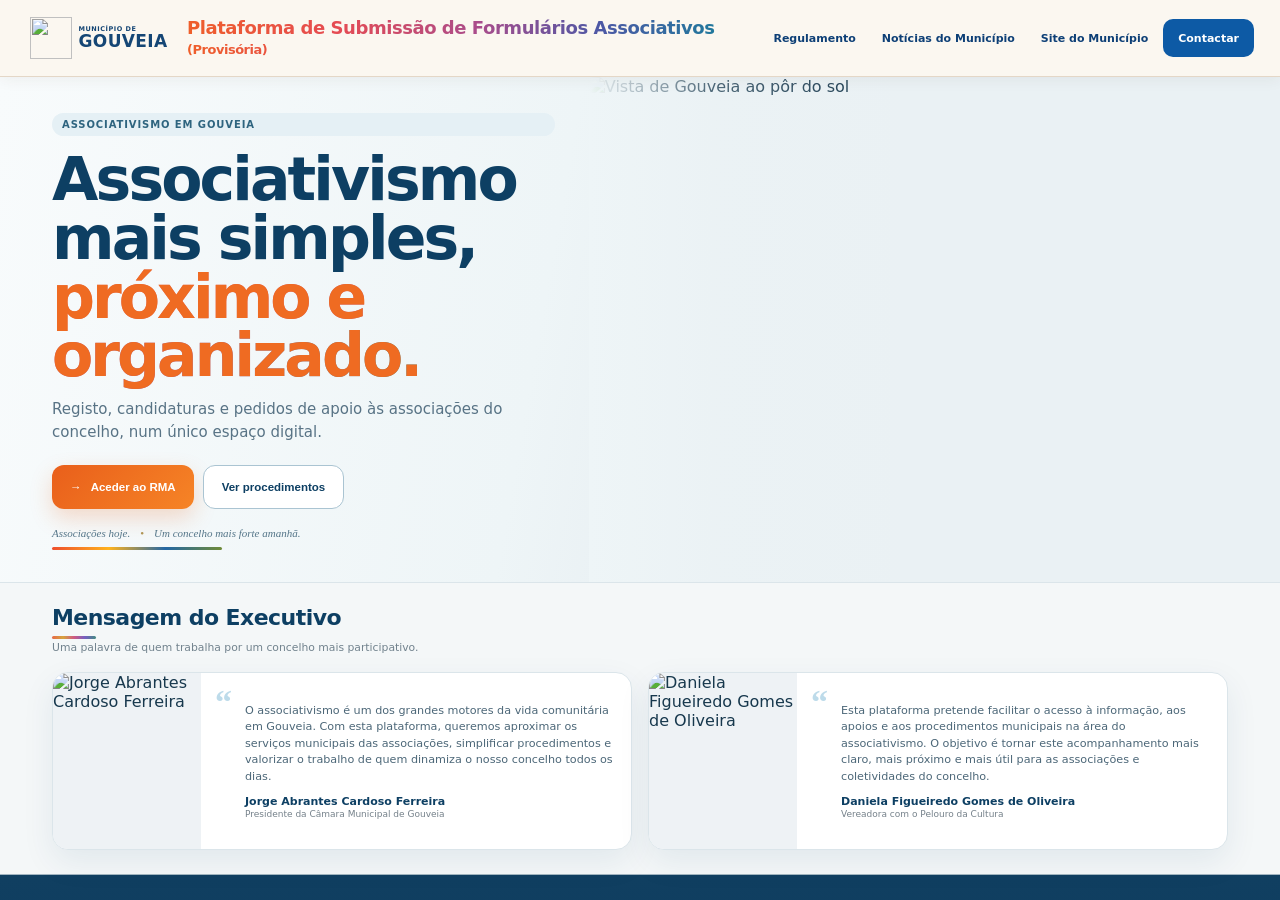
==== commit 03f063b3: "Corrigir banner do Desporto e compactar cartões" ====
--- a/index.html
+++ b/index.html
@@ -1345,6 +1345,91 @@
   .cv-proc-grid{grid-template-columns:1fr!important}
 }
 </style>
+
+<style id="compact-procedures-title-v6">
+/* Nome da plataforma no topo */
+.cv-header-logo{
+  display:flex!important;
+  align-items:center!important;
+  justify-content:flex-start!important;
+  width:auto!important;
+  min-width:360px!important;
+  max-width:620px!important;
+  height:54px!important;
+  background:transparent!important;
+  border:0!important;
+  border-radius:0!important;
+  box-shadow:none!important;
+  overflow:visible!important;
+}
+.cv-header-logo:before,.cv-header-logo:after{content:none!important;display:none!important}
+.cv-platform-title{
+  display:block!important;
+  font-size:18px!important;
+  line-height:1.12!important;
+  font-weight:850!important;
+  letter-spacing:-.025em!important;
+  background:linear-gradient(90deg,#ef5f2a 0%,#e54b53 27%,#aa4c8b 52%,#4d58a5 74%,#16809a 100%)!important;
+  -webkit-background-clip:text!important;
+  background-clip:text!important;
+  color:transparent!important;
+}
+.cv-platform-title small{
+  display:inline!important;
+  font-size:.72em!important;
+  font-weight:750!important;
+}
+
+/* Procedimentos mais baixos e compactos */
+.cv-proc{
+  height:218px!important;
+  min-height:218px!important;
+}
+.cv-proc-head{
+  height:58px!important;
+  min-height:58px!important;
+}
+.cv-proc-body{
+  padding:9px 10px 10px!important;
+  gap:5px!important;
+}
+.cv-status{
+  font-size:7.7px!important;
+  padding:3px 6px!important;
+}
+.cv-proc-body p{
+  font-size:8.5px!important;
+  line-height:1.3!important;
+}
+.cv-proc-body button{
+  min-height:34px!important;
+  padding:7px 6px!important;
+  font-size:8.3px!important;
+  border-radius:8px!important;
+}
+
+/* Garante que o banner do Desporto aparece corretamente */
+.cv-proc-head.sport>img{
+  display:block!important;
+  width:100%!important;
+  height:100%!important;
+  object-fit:contain!important;
+  object-position:center!important;
+  background:#fff!important;
+}
+
+@media(max-width:1250px){
+  .cv-proc{height:218px!important;min-height:218px!important}
+}
+@media(max-width:900px){
+  .cv-header-logo{min-width:0!important;max-width:none!important;height:auto!important}
+  .cv-platform-title{font-size:16px!important}
+}
+@media(max-width:560px){
+  .cv-platform-title{font-size:14px!important}
+  .cv-proc{height:210px!important;min-height:210px!important}
+}
+</style>
 </head>
 <body>
 <iframe id="portal" src="index_sem_botao_download_relatorio%20(1).html" title="Plataforma do Associativismo"></iframe>
@@ -1356,7 +1441,9 @@
         <img src="https://www.cm-gouveia.pt/wp-content/themes/gouveia/images/star.svg" alt="">
         <span class="cv-municipal-text"><small>MUNICÍPIO DE</small><strong>GOUVEIA</strong></span>
       </span>
-      <span class="cv-header-identity cv-header-logo" aria-hidden="true"><img src="[data-uri]" alt=""></span>
+      <span class="cv-header-identity cv-header-logo" aria-label="Plataforma de Submissão de Formulários Associativos (Provisória)">
+        <span class="cv-platform-title">Plataforma de Submissão de Formulários Associativos <small>(Provisória)</small></span>
+      </span>
     </a>
     <nav class="cv-nav" aria-label="Navegação principal">
   <a class="cv-nav-link" href="https://www.cm-gouveia.pt/wp-content/uploads/2026/06/Regulamento-Municipal-de-Apoio-ao-Associativismo.pdf" target="_blank" rel="noopener">Regulamento</a>
@@ -1427,7 +1514,7 @@
         <div class="cv-proc-body"><span class="cv-status ok">Disponível</span><p>Pedido de cedência de viatura municipal com condutor para atividades associativas.</p><button data-home-service="transporte">Pedir transporte →</button></div>
       </article>
       <article class="cv-proc">
-        <div class="cv-proc-head sport"><img src="assets/header-desporto.webp" alt="Plano de Atividades — Desporto"></div>
+        <div class="cv-proc-head sport"><img src="assets/header-desporto-final.webp" alt="Plano de Atividades — Desporto"></div>
         <div class="cv-proc-body"><span class="cv-status sports">Aberto até 10 de novembro</span><p>Programa de Apoio Anual ao Associativismo Desportivo.</p><button data-home-service="desporto">Apresentar candidatura →</button></div>
       </article>
       <article class="cv-proc">
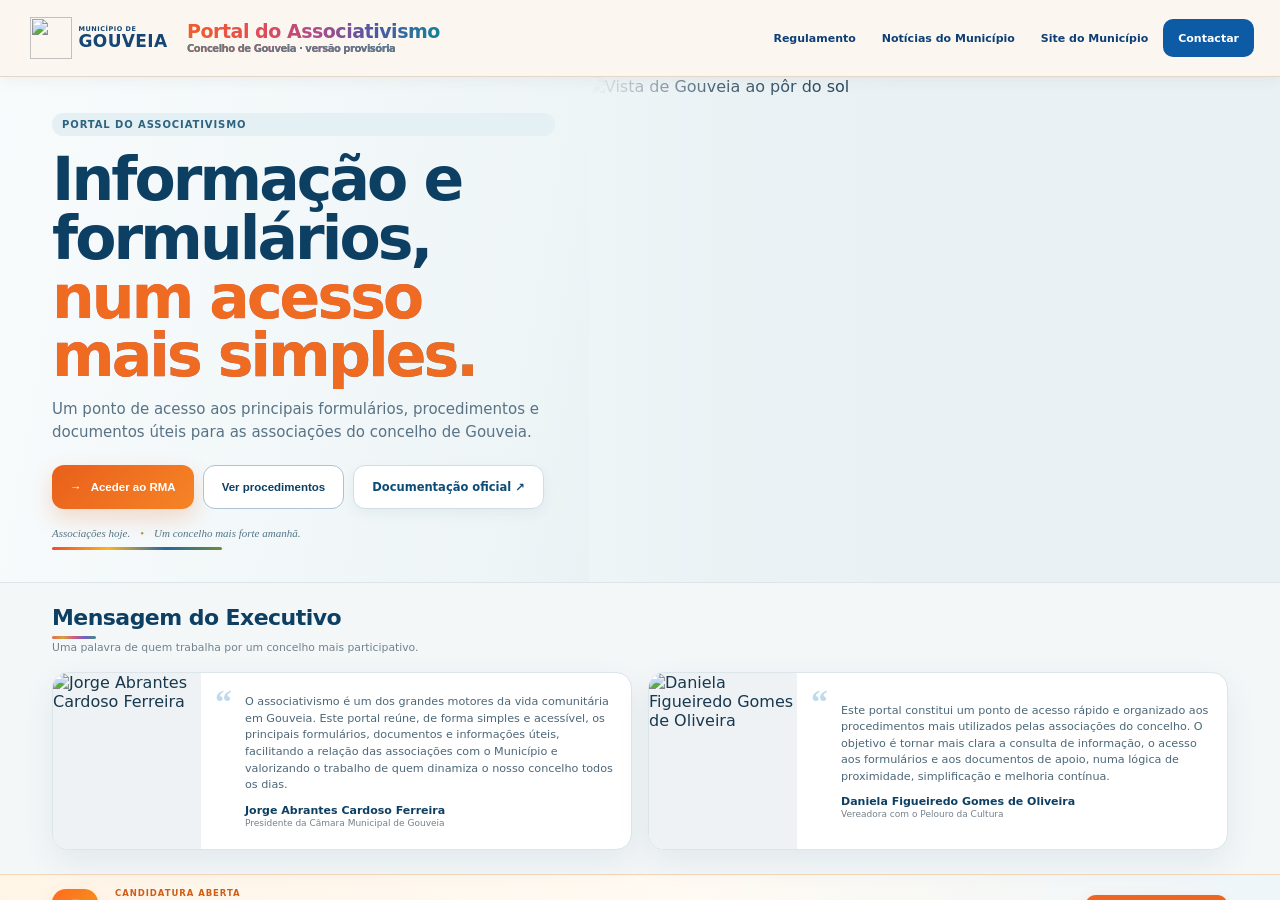
==== commit 7cb45f8c: "Reposicionar portal e destacar candidatura e documentação oficial" ====
--- a/index.html
+++ b/index.html
@@ -4,7 +4,7 @@
 <meta charset="utf-8">
 <meta name="viewport" content="width=device-width,initial-scale=1,viewport-fit=cover">
 <meta name="theme-color" content="#f7f9fa">
-<title>Plataforma do Associativismo | Município de Gouveia</title>
+<title>Portal do Associativismo | Município de Gouveia</title>
 <style>
 *{box-sizing:border-box}html,body{margin:0;width:100%;height:100%;overflow:hidden;background:#f4f6f7;font-family:Inter,system-ui,-apple-system,BlinkMacSystemFont,"Segoe UI",sans-serif;color:#202b33}
 #portal{position:fixed;inset:0;width:100%;height:100%;border:0;background:#fff}
@@ -1031,7 +1031,7 @@
   box-shadow:inset 0 0 0 6px rgba(255,255,255,.6);
 }
 .cv-header-identity:after{
-  content:"Plataforma do Associativismo";
+  content:"Portal do Associativismo";
   font-size:21px;
   line-height:1;
   font-weight:850;
@@ -1430,19 +1430,177 @@
   .cv-proc{height:210px!important;min-height:210px!important}
 }
 </style>
+
+<style id="portal-modern-polish-v7">
+/* identity */
+.cv-platform-title{display:flex!important;flex-direction:column!important;gap:2px!important;font-size:19px!important;line-height:1.05!important}
+.cv-platform-title small{font-size:10px!important;font-weight:750!important;color:#657984!important;background:none!important;-webkit-text-fill-color:#657984!important}
+.cv-doc-btn{display:inline-flex!important;align-items:center!important;text-decoration:none!important;border:1px solid #d2dde3!important;color:#0d4c76!important;background:#fff!important;box-shadow:0 5px 14px rgba(12,62,91,.06)!important}
+.cv-doc-btn:hover{background:#f4f9fb!important}
+
+/* active sports application */
+.cv-active-callout{
+  padding:13px 0!important;
+  background:linear-gradient(90deg,#fff5e7 0%,#fffaf3 55%,#eef6fa 100%)!important;
+  border-top:1px solid #f3d7b7!important;
+  border-bottom:1px solid #e8d8c6!important;
+}
+.cv-active-inner{
+  display:grid!important;
+  grid-template-columns:48px minmax(0,1fr) auto!important;
+  gap:15px!important;
+  align-items:center!important;
+  max-width:1220px!important;
+  padding-top:0!important;padding-bottom:0!important
+}
+.cv-active-icon{
+  width:46px!important;height:46px!important;border-radius:14px!important;
+  display:grid!important;place-items:center!important;font-size:22px!important;
+  background:linear-gradient(135deg,#ff6a21,#f0a21a)!important;
+  box-shadow:0 8px 18px rgba(231,105,30,.18)!important
+}
+.cv-active-copy{min-width:0!important}
+.cv-active-kicker{
+  display:block!important;font-size:8.5px!important;letter-spacing:.11em!important;font-weight:900!important;color:#d05c18!important;margin-bottom:3px!important
+}
+.cv-active-copy strong{display:block!important;font-size:15px!important;color:#143f5b!important;line-height:1.12!important}
+.cv-active-copy p{margin:4px 0 0!important;font-size:10px!important;line-height:1.4!important;color:#647782!important}
+.cv-active-button{
+  border:0!important;border-radius:11px!important;padding:11px 15px!important;
+  background:#ef641f!important;color:white!important;font-size:10px!important;font-weight:900!important;cursor:pointer!important;
+  box-shadow:0 8px 18px rgba(222,90,23,.18)!important
+}
+.cv-active-button:hover{background:#d95617!important}
+
+/* official municipal documentation panel */
+.cv-official-docs{
+  padding:15px 0!important;
+  background:linear-gradient(180deg,#f3f7f9,#eef4f6)!important
+}
+.cv-doc-panel{
+  position:relative!important;display:grid!important;grid-template-columns:50px minmax(0,1fr) auto!important;
+  gap:16px!important;align-items:center!important;text-decoration:none!important;
+  padding:16px 18px!important;border-radius:17px!important;
+  border:1px solid #d4e1e7!important;background:#fff!important;
+  box-shadow:0 9px 24px rgba(15,62,89,.06)!important;overflow:hidden!important
+}
+.cv-doc-panel:after{
+  content:""!important;position:absolute!important;right:-45px!important;top:-80px!important;width:230px!important;height:230px!important;
+  border:34px solid rgba(237,103,31,.08)!important;border-radius:50%!important;pointer-events:none!important
+}
+.cv-doc-mark{
+  width:48px!important;height:48px!important;border-radius:14px!important;display:grid!important;place-items:center!important;
+  font-size:24px!important;font-weight:900!important;color:#fff!important;background:linear-gradient(135deg,#0d5a8b,#2d86ad)!important
+}
+.cv-doc-copy{position:relative!important;z-index:1!important}
+.cv-doc-copy>span{display:block!important;font-size:8px!important;letter-spacing:.11em!important;font-weight:900!important;color:#287295!important;margin-bottom:4px!important}
+.cv-doc-copy strong{display:block!important;font-size:15px!important;line-height:1.16!important;color:#123f5b!important}
+.cv-doc-copy p{margin:4px 0 0!important;font-size:9.5px!important;line-height:1.38!important;color:#71818a!important}
+.cv-doc-cta{position:relative!important;z-index:1!important;font-size:9.5px!important;font-weight:900!important;color:#0c6695!important;white-space:nowrap!important}
+
+/* how it works: modern timeline */
+.cv-how{
+  padding:24px 0 27px!important;
+  background:linear-gradient(180deg,#fff,#f8fafb)!important
+}
+.cv-steps{
+  position:relative!important;display:grid!important;grid-template-columns:repeat(4,1fr)!important;gap:12px!important
+}
+.cv-step{
+  position:relative!important;min-height:112px!important;height:auto!important;
+  display:block!important;padding:16px 14px 14px 15px!important;
+  border:1px solid #dbe5ea!important;border-radius:16px!important;background:#fff!important;
+  box-shadow:0 8px 22px rgba(16,61,87,.05)!important
+}
+.cv-step>b{
+  position:absolute!important;top:-10px!important;left:14px!important;width:28px!important;height:28px!important;
+  border:3px solid #fff!important;box-shadow:0 4px 10px rgba(15,58,83,.12)!important
+}
+.cv-step-icon{
+  width:38px!important;height:38px!important;margin:8px 0 9px!important;border-radius:11px!important;display:grid!important;place-items:center!important;
+  background:#edf6fb!important;color:#176b9b!important
+}
+.cv-step-icon svg{width:20px!important;height:20px!important;fill:none!important;stroke:currentColor!important;stroke-width:1.8!important;stroke-linecap:round!important;stroke-linejoin:round!important}
+.cv-step>div:last-child strong{font-size:10.8px!important;color:#173f59!important}
+.cv-step>div:last-child span{font-size:9px!important;line-height:1.38!important;color:#74838d!important;margin-top:4px!important}
+
+/* news: larger carousel cards, stronger presence */
+.cv-news{
+  padding:26px 0 30px!important;
+  background:
+    radial-gradient(circle at 92% 10%,rgba(239,105,32,.07),transparent 24%),
+    linear-gradient(180deg,#edf4f7 0%,#e7f0f4 100%)!important
+}
+.cv-news .cv-wrap{
+  max-width:1320px!important;padding:21px 22px!important;border-radius:22px!important;
+  background:rgba(255,255,255,.82)!important;border:1px solid #d7e3e8!important;
+  box-shadow:0 12px 30px rgba(14,62,88,.06)!important
+}
+.cv-news-track{gap:14px!important;padding:2px 1px 7px!important}
+.cv-news-card{
+  flex:0 0 calc(33.333% - 10px)!important;
+  height:154px!important;
+  grid-template-columns:45% 55%!important;
+  border-radius:15px!important;border:1px solid #d6e2e8!important;
+  box-shadow:0 9px 22px rgba(15,60,88,.07)!important;
+  transition:transform .18s ease,box-shadow .18s ease!important
+}
+.cv-news-card:hover{transform:translateY(-3px)!important;box-shadow:0 15px 28px rgba(15,60,88,.11)!important}
+.cv-news-img{width:100%!important;height:154px!important}
+.cv-news-card>div:last-child{padding:14px!important}
+.cv-news-card time{font-size:8.5px!important;text-transform:uppercase!important;letter-spacing:.035em!important}
+.cv-news-card strong{font-size:12.5px!important;line-height:1.24!important;margin-top:5px!important;-webkit-line-clamp:3!important}
+.cv-news-card span{font-size:9.2px!important;margin-top:auto!important}
+
+/* contacts: visually tied to the portal rather than isolated white blocks */
+.cv-contacts{
+  padding:24px 0 30px!important;
+  background:linear-gradient(180deg,#e7f0f4 0%,#dfeaf0 100%)!important
+}
+.cv-contacts .cv-wrap{
+  max-width:1320px!important;padding:21px 22px!important;border-radius:22px!important;
+  background:rgba(255,255,255,.68)!important;border:1px solid #d4e1e7!important
+}
+.cv-contact-grid{gap:13px!important}
+.cv-contact-card{
+  min-height:145px!important;border-radius:16px!important;border:1px solid #d5e2e8!important;
+  background:linear-gradient(145deg,#fff,#fbfdfe)!important;
+  box-shadow:0 8px 20px rgba(15,60,88,.05)!important
+}
+.cv-official-card{
+  background:linear-gradient(145deg,#f1f8fb,#fff7ef)!important;
+  border-color:#c9dce6!important
+}
+.cv-contact-icon.official{background:#e4f0f5!important;color:#0d668e!important}
+
+@media(max-width:1000px){
+  .cv-news-card{flex-basis:48%!important}
+  .cv-doc-panel{grid-template-columns:50px minmax(0,1fr)!important}
+  .cv-doc-cta{grid-column:2!important}
+}
+@media(max-width:720px){
+  .cv-active-inner{grid-template-columns:44px minmax(0,1fr)!important}
+  .cv-active-button{grid-column:1/-1!important;width:100%!important}
+  .cv-steps{grid-template-columns:repeat(2,1fr)!important}
+  .cv-news-card{flex-basis:86%!important}
+}
+@media(max-width:520px){
+  .cv-steps{grid-template-columns:1fr!important}
+}
+</style>
 </head>
 <body>
-<iframe id="portal" src="index_sem_botao_download_relatorio%20(1).html" title="Plataforma do Associativismo"></iframe>
+<iframe id="portal" src="index_sem_botao_download_relatorio%20(1).html" title="Portal do Associativismo"></iframe>
 <main id="portalHome" class="cv-home">
 <header class="cv-header">
   <div class="cv-headin">
-    <a class="cv-brand cv-brand-v5" href="#cv-topo" aria-label="Plataforma do Associativismo - Município de Gouveia">
+    <a class="cv-brand cv-brand-v5" href="#cv-topo" aria-label="Portal do Associativismo - Município de Gouveia">
       <span class="cv-municipal-lockup">
         <img src="https://www.cm-gouveia.pt/wp-content/themes/gouveia/images/star.svg" alt="">
         <span class="cv-municipal-text"><small>MUNICÍPIO DE</small><strong>GOUVEIA</strong></span>
       </span>
-      <span class="cv-header-identity cv-header-logo" aria-label="Plataforma de Submissão de Formulários Associativos (Provisória)">
-        <span class="cv-platform-title">Plataforma de Submissão de Formulários Associativos <small>(Provisória)</small></span>
+      <span class="cv-header-identity cv-header-logo" aria-label="Portal do Associativismo do Concelho de Gouveia">
+        <span class="cv-platform-title">Portal do Associativismo <small>Concelho de Gouveia · versão provisória</small></span>
       </span>
     </a>
     <nav class="cv-nav" aria-label="Navegação principal">
@@ -1456,12 +1614,13 @@
 
 <section class="cv-hero" id="cv-topo">
   <div class="cv-hero-copy">
-    <span class="cv-eyebrow">ASSOCIATIVISMO EM GOUVEIA</span>
-    <h1>Associativismo mais simples,<br><em>próximo e organizado.</em></h1>
-    <p>Registo, candidaturas e pedidos de apoio às associações do concelho, num único espaço digital.</p>
+    <span class="cv-eyebrow">PORTAL DO ASSOCIATIVISMO</span>
+    <h1>Informação e formulários,<br><em>num acesso mais simples.</em></h1>
+    <p>Um ponto de acesso aos principais formulários, procedimentos e documentos úteis para as associações do concelho de Gouveia.</p>
     <div class="cv-actions">
       <button type="button" class="cv-btn cv-primary" data-home-service="rma">→ &nbsp; Aceder ao RMA</button>
       <button type="button" class="cv-btn cv-secondary" data-scroll="#cv-procedimentos">Ver procedimentos</button>
+      <a class="cv-btn cv-doc-btn" href="https://www.cm-gouveia.pt/apoios/" target="_blank" rel="noopener">Documentação oficial ↗</a>
     </div>
     <div class="cv-tagline">
   <span>Associações hoje.</span>
@@ -1484,13 +1643,25 @@
     <div class="cv-exec-grid">
       <article class="cv-person">
         <img src="https://www.cm-gouveia.pt/wp-content/uploads/2019/02/Sr.Presidente_site.jpg" alt="Jorge Abrantes Cardoso Ferreira">
-        <div class="cv-person-copy"><b>“</b><p>O associativismo é um dos grandes motores da vida comunitária em Gouveia. Com esta plataforma, queremos aproximar os serviços municipais das associações, simplificar procedimentos e valorizar o trabalho de quem dinamiza o nosso concelho todos os dias.</p><strong>Jorge Abrantes Cardoso Ferreira</strong><small>Presidente da Câmara Municipal de Gouveia</small></div>
+        <div class="cv-person-copy"><b>“</b><p>O associativismo é um dos grandes motores da vida comunitária em Gouveia. Este portal reúne, de forma simples e acessível, os principais formulários, documentos e informações úteis, facilitando a relação das associações com o Município e valorizando o trabalho de quem dinamiza o nosso concelho todos os dias.</p><strong>Jorge Abrantes Cardoso Ferreira</strong><small>Presidente da Câmara Municipal de Gouveia</small></div>
       </article>
       <article class="cv-person warm">
         <img src="https://www.cm-gouveia.pt/wp-content/uploads/2019/02/Daniela-Oliveira_site.jpg" alt="Daniela Figueiredo Gomes de Oliveira">
-        <div class="cv-person-copy"><b>“</b><p>Esta plataforma pretende facilitar o acesso à informação, aos apoios e aos procedimentos municipais na área do associativismo. O objetivo é tornar este acompanhamento mais claro, mais próximo e mais útil para as associações e coletividades do concelho.</p><strong>Daniela Figueiredo Gomes de Oliveira</strong><small>Vereadora com o Pelouro da Cultura</small></div>
+        <div class="cv-person-copy"><b>“</b><p>Este portal constitui um ponto de acesso rápido e organizado aos procedimentos mais utilizados pelas associações do concelho. O objetivo é tornar mais clara a consulta de informação, o acesso aos formulários e aos documentos de apoio, numa lógica de proximidade, simplificação e melhoria contínua.</p><strong>Daniela Figueiredo Gomes de Oliveira</strong><small>Vereadora com o Pelouro da Cultura</small></div>
       </article>
     </div>
+  </div>
+</section>
+
+<section class="cv-active-callout" aria-label="Candidatura em destaque">
+  <div class="cv-wrap cv-active-inner">
+    <div class="cv-active-icon" aria-hidden="true">🏆</div>
+    <div class="cv-active-copy">
+      <span class="cv-active-kicker">CANDIDATURA ABERTA</span>
+      <strong>Plano de Atividades – Desporto 2026/2027</strong>
+      <p>Submissão disponível até <b>1 de novembro de 2026</b>. Antes de avançar, confirme que o RMA e a documentação obrigatória da associação se encontram atualizados.</p>
+    </div>
+    <button type="button" class="cv-active-button" data-home-service="desporto">Aceder ao formulário →</button>
   </div>
 </section>
 
@@ -1515,7 +1686,7 @@
       </article>
       <article class="cv-proc">
         <div class="cv-proc-head sport"><img src="assets/header-desporto-final.webp" alt="Plano de Atividades — Desporto"></div>
-        <div class="cv-proc-body"><span class="cv-status sports">Aberto até 10 de novembro</span><p>Programa de Apoio Anual ao Associativismo Desportivo.</p><button data-home-service="desporto">Apresentar candidatura →</button></div>
+        <div class="cv-proc-body"><span class="cv-status sports">Aberto até 1 de novembro</span><p>Programa de Apoio Anual ao Associativismo Desportivo.</p><button data-home-service="desporto">Apresentar candidatura →</button></div>
       </article>
       <article class="cv-proc">
         <div class="cv-proc-head culture"><img src="assets/header-cultura.webp" alt="Plano de Atividades — Cultura"></div>
@@ -1533,37 +1704,51 @@
   </div>
 </section>
 
+<section class="cv-official-docs" aria-label="Documentação oficial do Associativismo">
+  <div class="cv-wrap">
+    <a class="cv-doc-panel" href="https://www.cm-gouveia.pt/apoios/" target="_blank" rel="noopener">
+      <div class="cv-doc-mark" aria-hidden="true">↗</div>
+      <div class="cv-doc-copy">
+        <span>PÁGINA OFICIAL DO MUNICÍPIO</span>
+        <strong>Documentos, regulamentos e informação sobre apoios</strong>
+        <p>A página oficial de Associativismo do Município reúne o enquadramento, regulamentos, critérios e documentação institucional.</p>
+      </div>
+      <div class="cv-doc-cta">Consultar documentação oficial →</div>
+    </a>
+  </div>
+</section>
+
 <section class="cv-section cv-how" id="cv-como">
   <div class="cv-wrap">
-    <div class="cv-section-head compact"><div><h2>Como funciona</h2><p>Quatro passos simples para tratar do seu pedido.</p></div></div>
+    <div class="cv-section-head compact"><div><h2>Como funciona</h2><p>Um percurso simples para encontrar o procedimento certo e seguir para o respetivo formulário.</p></div></div>
     <div class="cv-steps">
       <div class="cv-step">
         <b>1</b>
         <span class="cv-step-icon">
           <svg viewBox="0 0 24 24" aria-hidden="true"><path d="M5 4h14v16H5z"/><path d="M8 8h8M8 12h5"/><path d="M15.5 14.5 19 18"/><path d="M16 18h3v-3"/></svg>
         </span>
-        <div><strong>Escolha o procedimento</strong><span>Selecione o serviço municipal de que necessita.</span></div>
+        <div><strong>Escolha o procedimento</strong><span>Escolha o formulário ou procedimento de que necessita.</span></div>
       </div>
       <div class="cv-step">
         <b>2</b>
         <span class="cv-step-icon orange">
           <svg viewBox="0 0 24 24" aria-hidden="true"><path d="M3 7h7l2 2h9v10H3z"/><path d="M3 7V5h7l2 2"/><path d="M8 13h8M8 16h5"/></svg>
         </span>
-        <div><strong>Prepare a informação</strong><span>Reúna os dados e documentos necessários.</span></div>
+        <div><strong>Prepare a informação</strong><span>Consulte os requisitos e tenha os documentos necessários consigo.</span></div>
       </div>
       <div class="cv-step">
         <b>3</b>
         <span class="cv-step-icon purple">
           <svg viewBox="0 0 24 24" aria-hidden="true"><path d="M4 5h16v14H4z"/><path d="M8 9h8M8 13h6"/><path d="m16 16 3-3 1.5 1.5-3 3-2 .5z"/></svg>
         </span>
-        <div><strong>Preencha por etapas</strong><span>Complete o formulário de forma simples e orientada.</span></div>
+        <div><strong>Preencha por etapas</strong><span>Abra o respetivo formulário e preencha a informação solicitada.</span></div>
       </div>
       <div class="cv-step">
         <b>4</b>
         <span class="cv-step-icon green">
           <svg viewBox="0 0 24 24" aria-hidden="true"><circle cx="12" cy="12" r="9"/><path d="m8 12 2.5 2.5L16.5 9"/></svg>
         </span>
-        <div><strong>Reveja e submeta</strong><span>Confirme a informação e envie o pedido.</span></div>
+        <div><strong>Reveja e submeta</strong><span>Confirme os dados e submeta diretamente no formulário indicado.</span></div>
       </div>
     </div>
   </div>
@@ -1613,27 +1798,14 @@
         </span>
         <div class="cv-contact-copy"><strong>Morada</strong><span>Av. 25 de Abril</span><small>6290-554 Gouveia</small></div>
       </article>
-      <article class="cv-contact-card cv-social-card">
+      <article class="cv-contact-card cv-official-card">
+        <span class="cv-contact-icon official" aria-hidden="true">
+          <svg viewBox="0 0 24 24"><path d="M6 3h9l3 3v15H6z"/><path d="M15 3v4h4"/><path d="M9 11h6M9 15h6"/></svg>
+        </span>
         <div class="cv-contact-copy">
-          <strong>Canais oficiais</strong>
-          <div class="cv-social-brands">
-            <a class="cv-brand-app cv-site" href="https://www.cm-gouveia.pt/" target="_blank" rel="noopener" aria-label="Site do Município" title="Site do Município">
-              <img src="https://www.cm-gouveia.pt/wp-content/themes/gouveia/images/star.svg" alt="">
-              <span>Site</span>
-            </a>
-            <a class="cv-brand-app cv-facebook" href="https://www.facebook.com/MunicipiodeGouveia/" target="_blank" rel="noopener" aria-label="Facebook" title="Facebook">
-              <span class="cv-fb-logo">f</span>
-              <span>Facebook</span>
-            </a>
-            <a class="cv-brand-app cv-instagram" href="https://www.instagram.com/municipiogouveia/" target="_blank" rel="noopener" aria-label="Instagram" title="Instagram">
-              <span class="cv-ig-logo"><span></span><i></i></span>
-              <span>Instagram</span>
-            </a>
-            <a class="cv-brand-app cv-youtube" href="https://www.youtube.com/@municipiogouveia" target="_blank" rel="noopener" aria-label="YouTube" title="YouTube">
-              <span class="cv-yt-logo"><i></i></span>
-              <span>YouTube</span>
-            </a>
-          </div>
+          <strong>Documentação oficial</strong>
+          <a href="https://www.cm-gouveia.pt/apoios/" target="_blank" rel="noopener">cm-gouveia.pt/apoios/ ↗</a>
+          <small>Regulamentos, critérios, apoios e documentos institucionais do associativismo.</small>
         </div>
       </article>
     </div>
@@ -1644,7 +1816,7 @@
   <div class="cv-footin cv-footin-final">
     <div class="cv-footer-brand-final">
       <div class="cv-footer-muni"><img src="https://www.cm-gouveia.pt/wp-content/themes/gouveia/images/star.svg" alt=""></div>
-      <div><strong>Município de Gouveia</strong><span>Plataforma do Associativismo</span></div>
+      <div><strong>Município de Gouveia</strong><span>Portal do Associativismo</span></div>
     </div>
     <div class="cv-footer-help">
       <div class="cv-footer-help-item">
@@ -1673,7 +1845,7 @@
 <div id="serviceLayer" role="dialog" aria-modal="true" aria-label="Formulário municipal">
   <div class="rma-head">
     <button class="rma-back" id="serviceBack" type="button">← Voltar</button>
-    <div class="rma-title"><strong id="serviceTitle">Formulário</strong><small>Preenchimento dentro da Plataforma do Associativismo</small></div>
+    <div class="rma-title"><strong id="serviceTitle">Formulário</strong><small>Preenchimento dentro da Portal do Associativismo</small></div>
   </div>
   <div class="rma-shell" id="serviceShell">
     <form class="service-form" id="serviceForm"></form>
@@ -1683,7 +1855,7 @@
 <div id="rmaLayer" role="dialog" aria-modal="true" aria-label="Registo Municipal das Associações">
   <div class="rma-head">
     <button class="rma-back" id="rmaBack" type="button">← Voltar</button>
-    <div class="rma-title"><strong>Registo Municipal das Associações — RMA</strong><small>Formulário integrado na Plataforma do Associativismo</small></div>
+    <div class="rma-title"><strong>Registo Municipal das Associações — RMA</strong><small>Formulário integrado na Portal do Associativismo</small></div>
   </div>
   <div class="rma-shell">
     <form class="rma-form" id="rmaForm">
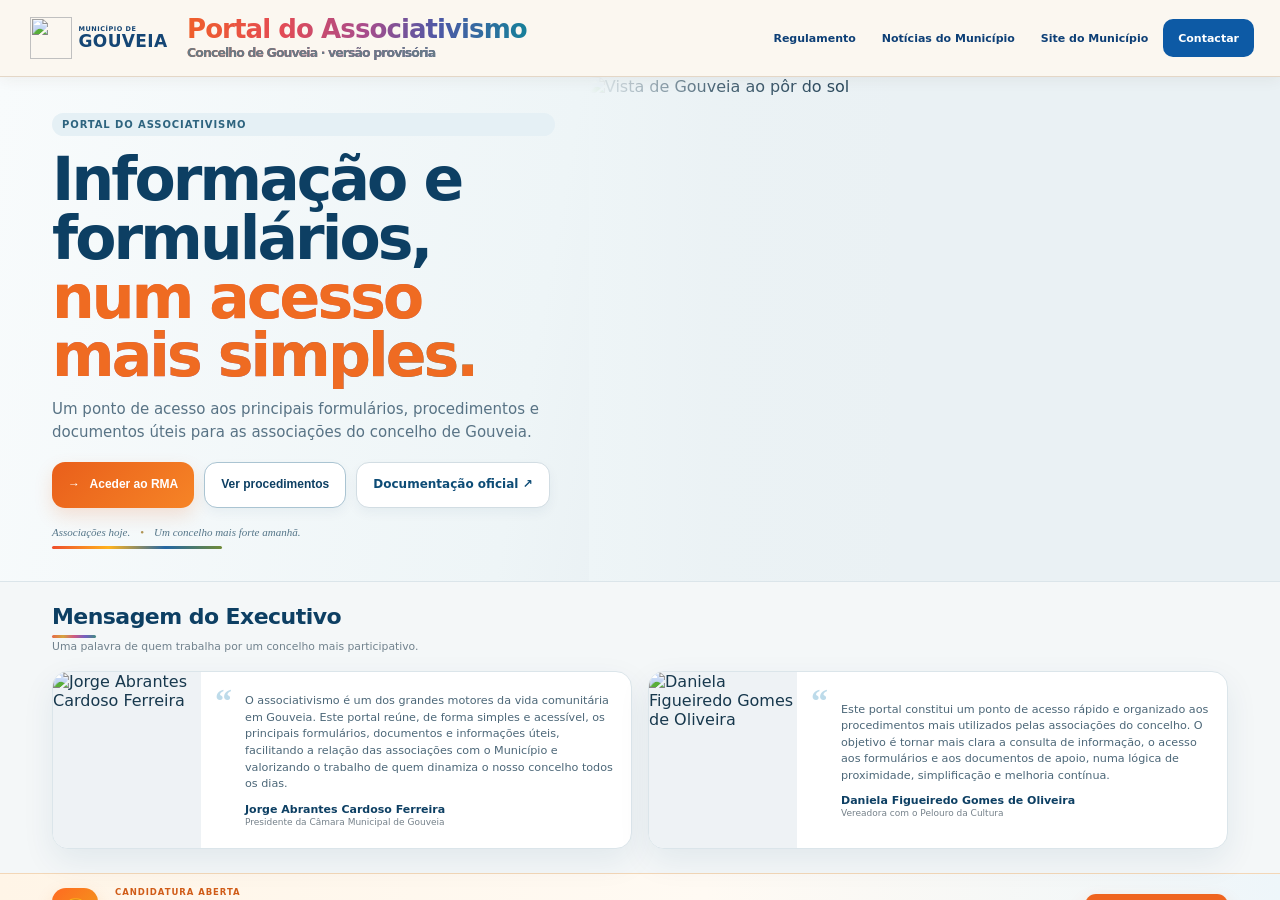
==== commit c5b1d0b9: "Afinar botões, headers e bloco oficial do Município" ====
--- a/index.html
+++ b/index.html
@@ -1433,8 +1433,8 @@
 
 <style id="portal-modern-polish-v7">
 /* identity */
-.cv-platform-title{display:flex!important;flex-direction:column!important;gap:2px!important;font-size:19px!important;line-height:1.05!important}
-.cv-platform-title small{font-size:10px!important;font-weight:750!important;color:#657984!important;background:none!important;-webkit-text-fill-color:#657984!important}
+.cv-platform-title{display:flex!important;flex-direction:column!important;gap:3px!important;font-size:25px!important;line-height:1.02!important;font-weight:900!important;letter-spacing:-.035em!important}
+.cv-platform-title small{font-size:12px!important;font-weight:800!important;color:#687b86!important;background:none!important;-webkit-text-fill-color:#687b86!important}
 .cv-doc-btn{display:inline-flex!important;align-items:center!important;text-decoration:none!important;border:1px solid #d2dde3!important;color:#0d4c76!important;background:#fff!important;box-shadow:0 5px 14px rgba(12,62,91,.06)!important}
 .cv-doc-btn:hover{background:#f4f9fb!important}
 
@@ -1586,6 +1586,143 @@
 }
 @media(max-width:520px){
   .cv-steps{grid-template-columns:1fr!important}
+}
+</style>
+
+<style id="ui-tighten-v8">
+/* Título do portal */
+.cv-header-logo{min-width:430px!important;max-width:680px!important}
+.cv-platform-title{font-size:26px!important;line-height:1!important;gap:4px!important}
+.cv-platform-title small{font-size:12.5px!important;line-height:1.15!important}
+
+/* Botões do hero: mais elegantes, menos blocos */
+.cv-actions{gap:10px!important;margin-top:17px!important;align-items:stretch!important}
+.cv-btn,.cv-doc-btn{
+  min-width:0!important;
+  min-height:46px!important;
+  padding:11px 16px!important;
+  border-radius:13px!important;
+  font-size:12px!important;
+  font-weight:850!important;
+  line-height:1.15!important;
+  display:inline-flex!important;
+  align-items:center!important;
+  justify-content:center!important;
+  gap:10px!important;
+  text-align:center!important;
+}
+.cv-btn span,.cv-doc-btn span{font-size:14px!important;line-height:1!important}
+.cv-primary{box-shadow:0 8px 18px rgba(234,99,29,.17)!important}
+.cv-secondary,.cv-doc-btn{box-shadow:0 5px 12px rgba(12,62,91,.05)!important}
+
+/* Headers dos cartões: menos espaço morto, imagem ocupa melhor */
+.cv-proc{
+  height:198px!important;
+  min-height:198px!important;
+}
+.cv-proc-head{
+  height:50px!important;
+  min-height:50px!important;
+  background:#fff!important;
+}
+.cv-proc-head>img{
+  width:100%!important;
+  height:100%!important;
+  object-fit:cover!important;
+  object-position:center!important;
+  background:#fff!important;
+}
+.cv-proc-head.white>img{
+  object-fit:cover!important;
+  width:100%!important;
+  height:100%!important;
+  right:0!important;
+  top:0!important;
+}
+.cv-proc-body{padding:9px 10px 10px!important;gap:5px!important}
+.cv-proc-body p{font-size:8.6px!important;line-height:1.3!important;min-height:46px!important}
+.cv-proc-body button{min-height:34px!important;font-size:8.4px!important}
+
+/* Página oficial: impossível confundir com simples bloco informativo */
+.cv-official-docs{padding:14px 0!important;background:linear-gradient(180deg,#edf3f6,#e8f0f4)!important}
+.cv-doc-panel-clear{
+  display:grid!important;
+  grid-template-columns:210px minmax(0,1fr) auto!important;
+  gap:20px!important;
+  align-items:center!important;
+  padding:17px 19px!important;
+  border-radius:18px!important;
+  background:linear-gradient(135deg,#0e4d75 0%,#0b638d 38%,#ffffff 38.2%,#ffffff 100%)!important;
+  border:1px solid #cfdde5!important;
+  box-shadow:0 10px 24px rgba(13,62,89,.07)!important;
+  text-decoration:none!important;
+}
+.cv-doc-panel-clear:after{display:none!important}
+.cv-doc-site{position:relative!important;z-index:1!important;color:#fff!important;display:flex!important;flex-direction:column!important;gap:3px!important}
+.cv-doc-site-badge{font-size:8px!important;letter-spacing:.11em!important;font-weight:900!important;color:#d8edf7!important}
+.cv-doc-site strong{font-size:16px!important;line-height:1.05!important;color:#fff!important}
+.cv-doc-site>span:last-child{font-size:9px!important;color:#d7ebf4!important}
+.cv-doc-panel-clear .cv-doc-copy{padding-left:4px!important}
+.cv-doc-panel-clear .cv-doc-copy strong{font-size:16px!important;line-height:1.18!important;color:#153f5b!important}
+.cv-doc-panel-clear .cv-doc-copy p{font-size:10px!important;line-height:1.4!important;margin-top:4px!important;color:#6d7e88!important}
+.cv-doc-panel-clear .cv-doc-cta{
+  display:inline-flex!important;
+  align-items:center!important;
+  justify-content:center!important;
+  gap:8px!important;
+  padding:10px 13px!important;
+  border-radius:11px!important;
+  background:#eef6fa!important;
+  border:1px solid #c8dce6!important;
+  color:#0d618d!important;
+  font-size:9.5px!important;
+  font-weight:900!important;
+  white-space:nowrap!important
+}
+
+/* Como funciona mais compacto */
+.cv-how{padding:15px 0 18px!important}
+.cv-how .cv-section-head{margin-bottom:10px!important}
+.cv-how .cv-section-head h2{font-size:19px!important}
+.cv-how .cv-section-head p{font-size:10px!important}
+.cv-steps{gap:9px!important}
+.cv-step{
+  min-height:78px!important;
+  padding:11px 11px 10px 12px!important;
+  border-radius:14px!important;
+}
+.cv-step>b{
+  top:-8px!important;left:12px!important;
+  width:23px!important;height:23px!important;
+  font-size:10px!important
+}
+.cv-step-icon{
+  width:31px!important;height:31px!important;
+  margin:4px 0 6px!important;
+  border-radius:9px!important
+}
+.cv-step-icon svg{width:16px!important;height:16px!important}
+.cv-step>div:last-child strong{font-size:10px!important}
+.cv-step>div:last-child span{font-size:8.4px!important;line-height:1.3!important;margin-top:2px!important}
+
+/* Keep the news exactly as-is from v7 */
+
+@media(max-width:1100px){
+  .cv-doc-panel-clear{grid-template-columns:180px minmax(0,1fr)!important}
+  .cv-doc-panel-clear .cv-doc-cta{grid-column:2!important;justify-self:start!important}
+}
+@media(max-width:720px){
+  .cv-header-logo{min-width:0!important;max-width:none!important}
+  .cv-platform-title{font-size:20px!important}
+  .cv-platform-title small{font-size:11px!important}
+  .cv-actions{flex-direction:column!important}
+  .cv-btn,.cv-doc-btn{width:100%!important}
+  .cv-doc-panel-clear{
+    grid-template-columns:1fr!important;
+    background:linear-gradient(180deg,#0e527b 0%,#0e527b 34%,#fff 34.2%,#fff 100%)!important
+  }
+  .cv-doc-panel-clear .cv-doc-copy,.cv-doc-panel-clear .cv-doc-cta{grid-column:1!important}
+  .cv-doc-panel-clear .cv-doc-copy{padding-top:18px!important;padding-left:0!important}
 }
 </style>
 </head>
@@ -1704,23 +1841,26 @@
   </div>
 </section>
 
-<section class="cv-official-docs" aria-label="Documentação oficial do Associativismo">
+<section class="cv-official-docs" aria-label="Página oficial do Município">
   <div class="cv-wrap">
-    <a class="cv-doc-panel" href="https://www.cm-gouveia.pt/apoios/" target="_blank" rel="noopener">
-      <div class="cv-doc-mark" aria-hidden="true">↗</div>
+    <a class="cv-doc-panel cv-doc-panel-clear" href="https://www.cm-gouveia.pt/apoios/" target="_blank" rel="noopener">
+      <div class="cv-doc-site">
+        <span class="cv-doc-site-badge">SITE OFICIAL</span>
+        <strong>Município de Gouveia</strong>
+        <span>cm-gouveia.pt/apoios/</span>
+      </div>
       <div class="cv-doc-copy">
-        <span>PÁGINA OFICIAL DO MUNICÍPIO</span>
-        <strong>Documentos, regulamentos e informação sobre apoios</strong>
-        <p>A página oficial de Associativismo do Município reúne o enquadramento, regulamentos, critérios e documentação institucional.</p>
+        <strong>Consultar a página oficial de Associativismo e Apoios</strong>
+        <p>Regulamentos, critérios, documentos e informação institucional publicados pelo Município.</p>
       </div>
-      <div class="cv-doc-cta">Consultar documentação oficial →</div>
+      <div class="cv-doc-cta">Abrir página oficial <span aria-hidden="true">↗</span></div>
     </a>
   </div>
 </section>
 
 <section class="cv-section cv-how" id="cv-como">
   <div class="cv-wrap">
-    <div class="cv-section-head compact"><div><h2>Como funciona</h2><p>Um percurso simples para encontrar o procedimento certo e seguir para o respetivo formulário.</p></div></div>
+    <div class="cv-section-head compact"><div><h2>Como funciona</h2><p>Quatro passos rápidos para chegar ao formulário certo.</p></div></div>
     <div class="cv-steps">
       <div class="cv-step">
         <b>1</b>
@@ -1734,21 +1874,21 @@
         <span class="cv-step-icon orange">
           <svg viewBox="0 0 24 24" aria-hidden="true"><path d="M3 7h7l2 2h9v10H3z"/><path d="M3 7V5h7l2 2"/><path d="M8 13h8M8 16h5"/></svg>
         </span>
-        <div><strong>Prepare a informação</strong><span>Consulte os requisitos e tenha os documentos necessários consigo.</span></div>
+        <div><strong>Prepare a informação</strong><span>Consulte os requisitos e reúna os documentos necessários.</span></div>
       </div>
       <div class="cv-step">
         <b>3</b>
         <span class="cv-step-icon purple">
           <svg viewBox="0 0 24 24" aria-hidden="true"><path d="M4 5h16v14H4z"/><path d="M8 9h8M8 13h6"/><path d="m16 16 3-3 1.5 1.5-3 3-2 .5z"/></svg>
         </span>
-        <div><strong>Preencha por etapas</strong><span>Abra o respetivo formulário e preencha a informação solicitada.</span></div>
+        <div><strong>Preencha por etapas</strong><span>Abra o formulário e preencha a informação solicitada.</span></div>
       </div>
       <div class="cv-step">
         <b>4</b>
         <span class="cv-step-icon green">
           <svg viewBox="0 0 24 24" aria-hidden="true"><circle cx="12" cy="12" r="9"/><path d="m8 12 2.5 2.5L16.5 9"/></svg>
         </span>
-        <div><strong>Reveja e submeta</strong><span>Confirme os dados e submeta diretamente no formulário indicado.</span></div>
+        <div><strong>Reveja e submeta</strong><span>Reveja os dados e submeta no formulário indicado.</span></div>
       </div>
     </div>
   </div>
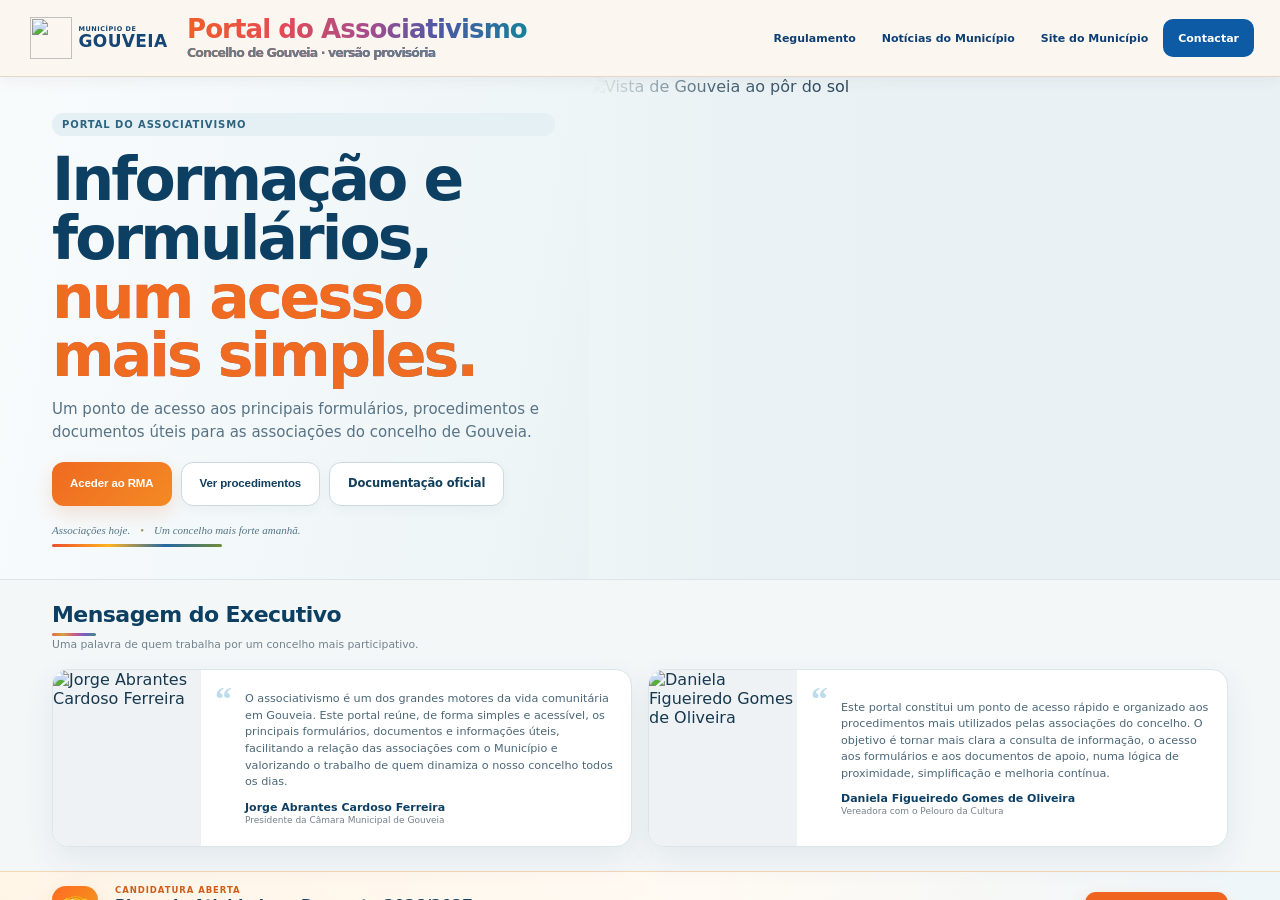
==== commit a6e06150: "Refinar visual e reduzir elementos pesados" ====
--- a/index.html
+++ b/index.html
@@ -1725,6 +1725,42 @@
   .cv-doc-panel-clear .cv-doc-copy{padding-top:18px!important;padding-left:0!important}
 }
 </style>
+<style id="visual-refine-v9">
+.cv-actions{gap:9px!important}
+.cv-actions .cv-btn{min-height:44px!important;padding:10px 18px!important;border-radius:12px!important;font-size:11.5px!important;font-weight:850!important;letter-spacing:-.01em!important}
+.cv-actions .cv-primary{background:linear-gradient(135deg,#ef6a21,#f48a24)!important;box-shadow:0 8px 18px rgba(226,102,31,.16)!important}
+.cv-actions .cv-secondary,.cv-actions .cv-doc-btn{background:#fff!important;color:#123f5c!important;border:1px solid #cbd9e0!important;box-shadow:0 4px 12px rgba(15,60,88,.04)!important}
+.cv-actions .cv-secondary:hover,.cv-actions .cv-doc-btn:hover{background:#fff!important;border-color:#9fbcc9!important}
+
+.cv-procedimentos{padding:24px 0 28px!important;background:linear-gradient(180deg,#f5f8f9,#edf3f5)!important;border:0!important}
+.cv-procedimentos .cv-section-head h2{color:#123f5b!important}
+.cv-procedimentos .cv-section-head h2:after{background:linear-gradient(90deg,#ef6b24,#f4b32f,#7b6cc5)!important}
+.cv-procedimentos .cv-section-head p{color:#6b7e89!important}
+.cv-proc{border:1px solid #d7e2e7!important;box-shadow:0 8px 18px rgba(15,60,88,.05)!important}
+.cv-proc-body button:not(.cv-disabled){background:#153f5c!important}
+
+.cv-official-docs{background:linear-gradient(180deg,#edf3f5,#f8fafb)!important}
+.cv-doc-panel-clear{background:#fff!important;border:1px solid #d4e1e7!important;border-left:5px solid #ef7426!important;box-shadow:0 9px 22px rgba(15,60,88,.055)!important}
+.cv-doc-panel-clear:after{display:none!important}
+.cv-doc-panel-clear .cv-doc-site{color:#143f59!important}
+.cv-doc-site-badge{background:#fff0e7!important;color:#d8611c!important}
+.cv-doc-site strong{color:#143f59!important}
+.cv-doc-site>span:last-child{color:#74838c!important}
+.cv-doc-panel-clear .cv-doc-cta{background:#f4f8fa!important;color:#145c80!important;border:1px solid #d3e1e7!important}
+
+.cv-how{padding:13px 0 16px!important;background:#fff!important}
+.cv-step{min-height:70px!important;padding:9px 10px!important;box-shadow:0 4px 12px rgba(15,60,88,.035)!important}
+.cv-step-icon{width:27px!important;height:27px!important;margin:3px 0 5px!important}
+.cv-step>div:last-child strong{font-size:9.6px!important}
+.cv-step>div:last-child span{font-size:8.1px!important;line-height:1.28!important}
+
+.cv-news-card{height:126px!important;grid-template-columns:43% 57%!important}
+.cv-news-img{height:126px!important}
+.cv-news-card>div:last-child{padding:11px 12px!important}
+.cv-news-card strong{font-size:11.8px!important;line-height:1.22!important}
+.cv-news-card span{display:inline-flex!important;width:max-content!important;margin-top:8px!important;padding:5px 9px!important;border-radius:999px!important;background:#eef6fa!important;color:#0c6595!important;font-size:9.5px!important;font-weight:900!important}
+.cv-news-card:hover span{background:#e1f0f7!important}
+</style>
 </head>
 <body>
 <iframe id="portal" src="index_sem_botao_download_relatorio%20(1).html" title="Portal do Associativismo"></iframe>
@@ -1755,9 +1791,9 @@
     <h1>Informação e formulários,<br><em>num acesso mais simples.</em></h1>
     <p>Um ponto de acesso aos principais formulários, procedimentos e documentos úteis para as associações do concelho de Gouveia.</p>
     <div class="cv-actions">
-      <button type="button" class="cv-btn cv-primary" data-home-service="rma">→ &nbsp; Aceder ao RMA</button>
+      <button type="button" class="cv-btn cv-primary" data-home-service="rma">Aceder ao RMA</button>
       <button type="button" class="cv-btn cv-secondary" data-scroll="#cv-procedimentos">Ver procedimentos</button>
-      <a class="cv-btn cv-doc-btn" href="https://www.cm-gouveia.pt/apoios/" target="_blank" rel="noopener">Documentação oficial ↗</a>
+      <a class="cv-btn cv-doc-btn" href="https://www.cm-gouveia.pt/apoios/" target="_blank" rel="noopener">Documentação oficial</a>
     </div>
     <div class="cv-tagline">
   <span>Associações hoje.</span>
@@ -1806,24 +1842,24 @@
   <div class="cv-wrap">
     <div class="cv-section-head">
       <div><h2>Procedimentos disponíveis</h2><p>Os principais serviços e programas de apoio estão reunidos aqui, com acesso rápido aos formulários e documentos relevantes.</p></div>
-      <a href="#cv-procedimentos">Ver todos os procedimentos →</a>
+      
     </div>
     <div class="cv-proc-grid">
       <article class="cv-proc">
         <div class="cv-proc-head white"><strong>Registo Municipal<br>de Associações</strong><img src="assets/header-rma.webp" alt=""></div>
-        <div class="cv-proc-body"><span class="cv-status ok">Disponível</span><p>Inscrição e atualização dos dados da associação no Registo Municipal.</p><button data-home-service="rma">Aceder ao RMA →</button></div>
+        <div class="cv-proc-body"><span class="cv-status ok">Disponível</span><p>Inscrição e atualização dos dados da associação no Registo Municipal.</p><button data-home-service="rma">Aceder ao RMA</button></div>
       </article>
       <article class="cv-proc">
         <div class="cv-proc-head white"><strong>Apoio Técnico</strong><img src="assets/header-apoio.webp" alt=""></div>
-        <div class="cv-proc-body"><span class="cv-status ok">Disponível</span><p>Pedidos de meios técnicos, humanos, logísticos, equipamentos e infraestruturas municipais.</p><button data-home-service="apoio">Fazer pedido →</button></div>
+        <div class="cv-proc-body"><span class="cv-status ok">Disponível</span><p>Pedidos de meios técnicos, humanos, logísticos, equipamentos e infraestruturas municipais.</p><button data-home-service="apoio">Fazer pedido</button></div>
       </article>
       <article class="cv-proc">
         <div class="cv-proc-head white"><strong>Transporte</strong><img src="assets/header-transporte.webp" alt=""></div>
-        <div class="cv-proc-body"><span class="cv-status ok">Disponível</span><p>Pedido de cedência de viatura municipal com condutor para atividades associativas.</p><button data-home-service="transporte">Pedir transporte →</button></div>
+        <div class="cv-proc-body"><span class="cv-status ok">Disponível</span><p>Pedido de cedência de viatura municipal com condutor para atividades associativas.</p><button data-home-service="transporte">Pedir transporte</button></div>
       </article>
       <article class="cv-proc">
         <div class="cv-proc-head sport"><img src="assets/header-desporto-final.webp" alt="Plano de Atividades — Desporto"></div>
-        <div class="cv-proc-body"><span class="cv-status sports">Aberto até 1 de novembro</span><p>Programa de Apoio Anual ao Associativismo Desportivo.</p><button data-home-service="desporto">Apresentar candidatura →</button></div>
+        <div class="cv-proc-body"><span class="cv-status sports">Aberto até 1 de novembro</span><p>Programa de Apoio Anual ao Associativismo Desportivo.</p><button data-home-service="desporto">Apresentar candidatura</button></div>
       </article>
       <article class="cv-proc">
         <div class="cv-proc-head culture"><img src="assets/header-cultura.webp" alt="Plano de Atividades — Cultura"></div>
@@ -1835,7 +1871,7 @@
       </article>
       <article class="cv-proc">
         <div class="cv-proc-head report"><img src="https://raw.githubusercontent.com/cmgouveiacultura-glitch/formularios-associativismo/main/assets/header-relatorio-execucao.png" alt="Relatório de Execução"></div>
-        <div class="cv-proc-body"><span class="cv-status ok">Disponível</span><p>Modelo para execução e prestação de contas dos apoios atribuídos pelo Município.</p><button data-home-href="relatorio-impulso-online.html">Entregar relatório →</button></div>
+        <div class="cv-proc-body"><span class="cv-status ok">Disponível</span><p>Modelo para execução e prestação de contas dos apoios atribuídos pelo Município.</p><button data-home-href="relatorio-impulso-online.html">Entregar relatório</button></div>
       </article>
     </div>
   </div>
@@ -1853,7 +1889,7 @@
         <strong>Consultar a página oficial de Associativismo e Apoios</strong>
         <p>Regulamentos, critérios, documentos e informação institucional publicados pelo Município.</p>
       </div>
-      <div class="cv-doc-cta">Abrir página oficial <span aria-hidden="true">↗</span></div>
+      <div class="cv-doc-cta">Abrir página oficial</div>
     </a>
   </div>
 </section>
@@ -1901,10 +1937,10 @@
       <div class="cv-news-actions"><a href="https://www.cm-gouveia.pt/noticias/" target="_blank" rel="noopener">Ver todas as notícias →</a><button type="button" data-cv-prev>‹</button><button type="button" data-cv-next>›</button></div>
     </div>
     <div class="cv-news-track" id="cvNewsTrack">
-      <a class="cv-news-card" href="https://www.cm-gouveia.pt/noticias/" target="_blank"><div class="cv-news-img"></div><div><time>Município de Gouveia</time><strong>Últimas notícias do Município</strong><span>Ler mais →</span></div></a>
-      <a class="cv-news-card" href="https://www.cm-gouveia.pt/noticias/" target="_blank"><div class="cv-news-img"></div><div><time>Atualidade</time><strong>Cultura e associativismo em Gouveia</strong><span>Ler mais →</span></div></a>
-      <a class="cv-news-card" href="https://www.cm-gouveia.pt/noticias/" target="_blank"><div class="cv-news-img"></div><div><time>Agenda</time><strong>Eventos e iniciativas no concelho</strong><span>Ler mais →</span></div></a>
-      <a class="cv-news-card" href="https://www.cm-gouveia.pt/noticias/" target="_blank"><div class="cv-news-img"></div><div><time>Território</time><strong>Gouveia, um concelho de pessoas e oportunidades</strong><span>Ler mais →</span></div></a>
+      <a class="cv-news-card" href="https://www.cm-gouveia.pt/noticias/" target="_blank"><div class="cv-news-img"></div><div><time>Município de Gouveia</time><strong>Últimas notícias do Município</strong><span>Ler mais</span></div></a>
+      <a class="cv-news-card" href="https://www.cm-gouveia.pt/noticias/" target="_blank"><div class="cv-news-img"></div><div><time>Atualidade</time><strong>Cultura e associativismo em Gouveia</strong><span>Ler mais</span></div></a>
+      <a class="cv-news-card" href="https://www.cm-gouveia.pt/noticias/" target="_blank"><div class="cv-news-img"></div><div><time>Agenda</time><strong>Eventos e iniciativas no concelho</strong><span>Ler mais</span></div></a>
+      <a class="cv-news-card" href="https://www.cm-gouveia.pt/noticias/" target="_blank"><div class="cv-news-img"></div><div><time>Território</time><strong>Gouveia, um concelho de pessoas e oportunidades</strong><span>Ler mais</span></div></a>
     </div>
   </div>
 </section>
@@ -1944,7 +1980,7 @@
         </span>
         <div class="cv-contact-copy">
           <strong>Documentação oficial</strong>
-          <a href="https://www.cm-gouveia.pt/apoios/" target="_blank" rel="noopener">cm-gouveia.pt/apoios/ ↗</a>
+          <a href="https://www.cm-gouveia.pt/apoios/" target="_blank" rel="noopener">cm-gouveia.pt/apoios/</a>
           <small>Regulamentos, critérios, apoios e documentos institucionais do associativismo.</small>
         </div>
       </article>
@@ -2371,7 +2407,7 @@
 <script id="clean-rebuild-news-v1">(function(){
 function clean(s){return String(s||'').replace(/<[^>]*>/g,'').replace(/&amp;/g,'&').replace(/&#8211;/g,'–').replace(/&#8217;/g,'’').replace(/&quot;/g,'“').trim()}
 function mediaUrl(p){try{const m=p?._embedded?.['wp:featuredmedia']?.[0];return m?.media_details?.sizes?.medium_large?.source_url||m?.media_details?.sizes?.medium?.source_url||m?.source_url||''}catch(e){return ''}}
-function render(posts){const t=document.getElementById('cvNewsTrack');if(!t||!Array.isArray(posts)||!posts.length)return;t.innerHTML=posts.slice(0,8).map(p=>{const title=clean(p.title?.rendered||p.title||'Notícia do Município');const href=p.link||'https://www.cm-gouveia.pt/noticias/';const date=p.date?new Date(p.date).toLocaleDateString('pt-PT',{day:'2-digit',month:'long',year:'numeric'}):'Município de Gouveia';const img=mediaUrl(p);const style=img?' style="background-image:url(\''+img.replace(/'/g,'%27')+'\')"':'';return '<a class="cv-news-card" href="'+href+'" target="_blank"><div class="cv-news-img"'+style+'></div><div><time>'+date+'</time><strong>'+title+'</strong><span>Ler mais →</span></div></a>'}).join('')}
+function render(posts){const t=document.getElementById('cvNewsTrack');if(!t||!Array.isArray(posts)||!posts.length)return;t.innerHTML=posts.slice(0,8).map(p=>{const title=clean(p.title?.rendered||p.title||'Notícia do Município');const href=p.link||'https://www.cm-gouveia.pt/noticias/';const date=p.date?new Date(p.date).toLocaleDateString('pt-PT',{day:'2-digit',month:'long',year:'numeric'}):'Município de Gouveia';const img=mediaUrl(p);const style=img?' style="background-image:url(\''+img.replace(/'/g,'%27')+'\')"':'';return '<a class="cv-news-card" href="'+href+'" target="_blank"><div class="cv-news-img"'+style+'></div><div><time>'+date+'</time><strong>'+title+'</strong><span>Ler mais</span></div></a>'}).join('')}
 document.addEventListener('DOMContentLoaded',()=>{const t=document.getElementById('cvNewsTrack');document.querySelector('[data-cv-prev]')?.addEventListener('click',()=>t?.scrollBy({left:-360,behavior:'smooth'}));document.querySelector('[data-cv-next]')?.addEventListener('click',()=>t?.scrollBy({left:360,behavior:'smooth'}));(async()=>{for(const u of ['https://www.cm-gouveia.pt/wp-json/wp/v2/posts?per_page=8&_embed=wp:featuredmedia','https://www.cm-gouveia.pt/wp-json/wp/v2/noticias?per_page=8&_embed=wp:featuredmedia']){try{const r=await fetch(u,{mode:'cors'});if(!r.ok)continue;const j=await r.json();if(Array.isArray(j)&&j.length){render(j);break}}catch(e){}}})();});
 })();</script>
 
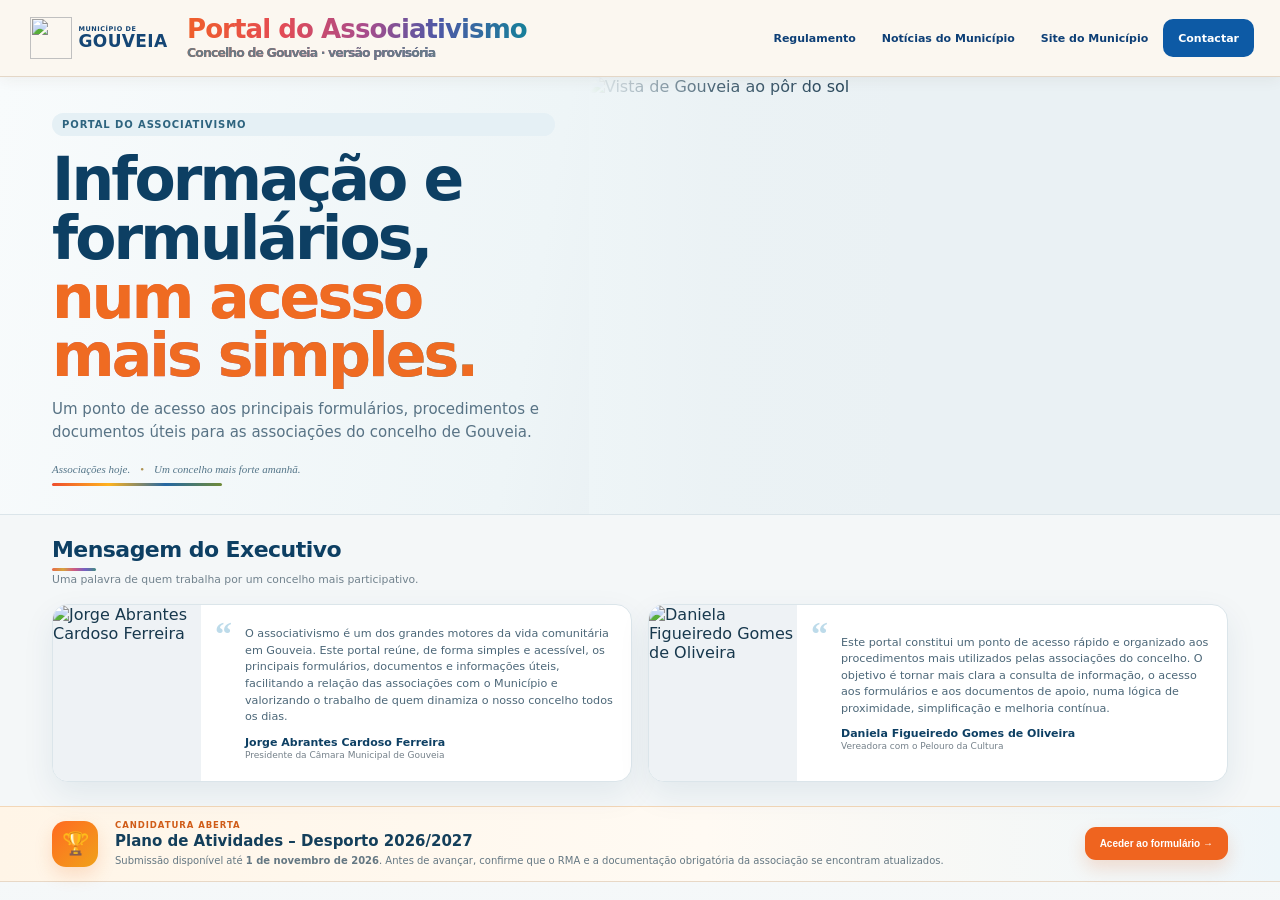
==== commit 041a60c4: "Remover ações redundantes do hero" ====
--- a/index.html
+++ b/index.html
@@ -1761,6 +1761,12 @@
 .cv-news-card span{display:inline-flex!important;width:max-content!important;margin-top:8px!important;padding:5px 9px!important;border-radius:999px!important;background:#eef6fa!important;color:#0c6595!important;font-size:9.5px!important;font-weight:900!important}
 .cv-news-card:hover span{background:#e1f0f7!important}
 </style>
+<style id="hero-clean-v10">
+.cv-hero-copy{padding-bottom:28px!important}
+.cv-hero p{margin-bottom:0!important}
+.cv-tagline{margin-top:18px!important}
+.cv-tagline-rule{margin-top:7px!important}
+</style>
 </head>
 <body>
 <iframe id="portal" src="index_sem_botao_download_relatorio%20(1).html" title="Portal do Associativismo"></iframe>
@@ -1790,11 +1796,6 @@
     <span class="cv-eyebrow">PORTAL DO ASSOCIATIVISMO</span>
     <h1>Informação e formulários,<br><em>num acesso mais simples.</em></h1>
     <p>Um ponto de acesso aos principais formulários, procedimentos e documentos úteis para as associações do concelho de Gouveia.</p>
-    <div class="cv-actions">
-      <button type="button" class="cv-btn cv-primary" data-home-service="rma">Aceder ao RMA</button>
-      <button type="button" class="cv-btn cv-secondary" data-scroll="#cv-procedimentos">Ver procedimentos</button>
-      <a class="cv-btn cv-doc-btn" href="https://www.cm-gouveia.pt/apoios/" target="_blank" rel="noopener">Documentação oficial</a>
-    </div>
     <div class="cv-tagline">
   <span>Associações hoje.</span>
   <span class="cv-dot">•</span>
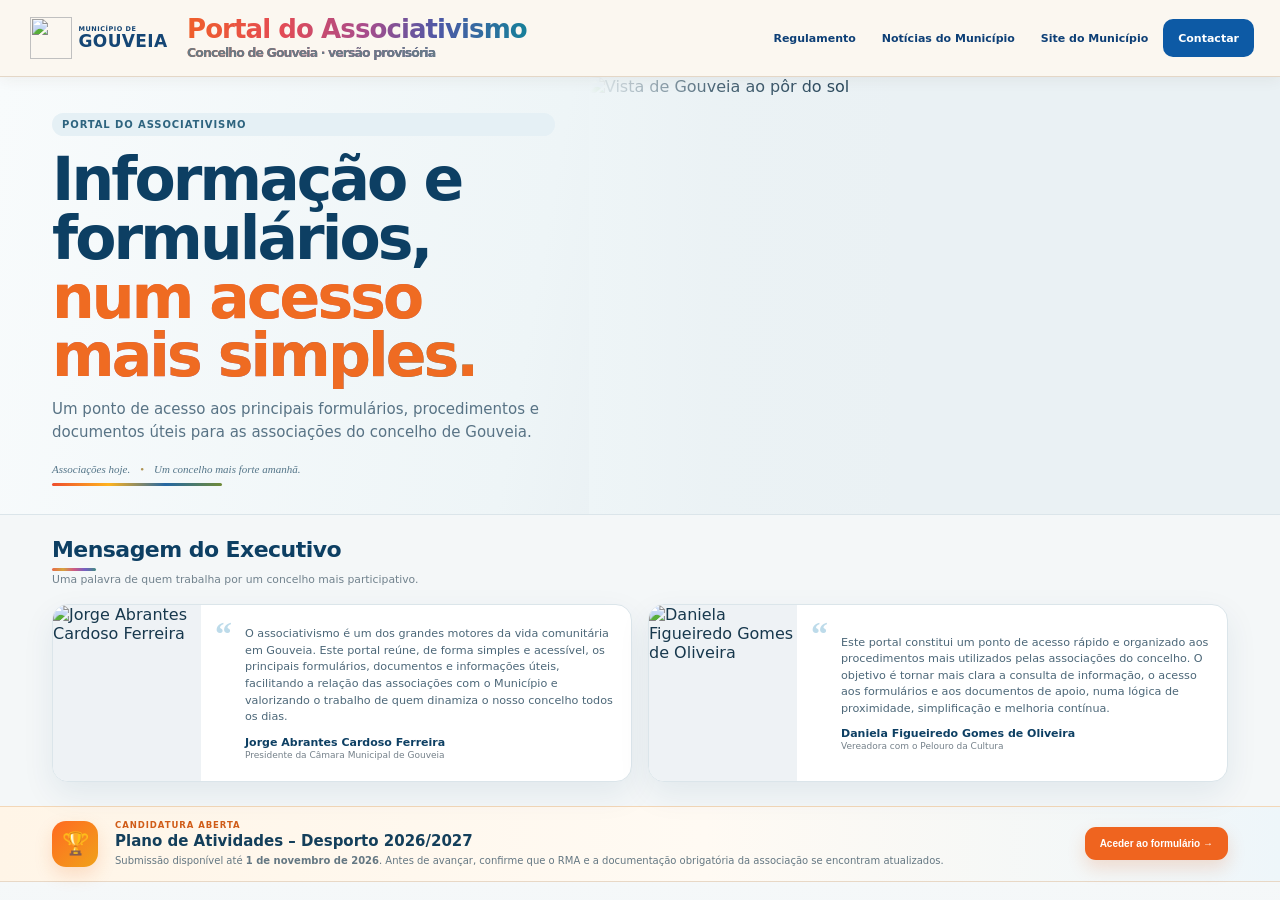
==== commit 000ca404: "Simplificar secção Como funciona" ====
--- a/index.html
+++ b/index.html
@@ -1767,6 +1767,24 @@
 .cv-tagline{margin-top:18px!important}
 .cv-tagline-rule{margin-top:7px!important}
 </style>
+<style id="how-clean-v11">
+.cv-step-icon{display:none!important}
+.cv-step{
+  min-height:64px!important;
+  padding:10px 12px!important;
+  display:block!important;
+}
+.cv-step>div:last-child strong{
+  font-size:10px!important;
+  line-height:1.22!important;
+}
+.cv-step>div:last-child span{
+  font-size:8.4px!important;
+  line-height:1.3!important;
+  display:block!important;
+  margin-top:3px!important;
+}
+</style>
 </head>
 <body>
 <iframe id="portal" src="index_sem_botao_download_relatorio%20(1).html" title="Portal do Associativismo"></iframe>
